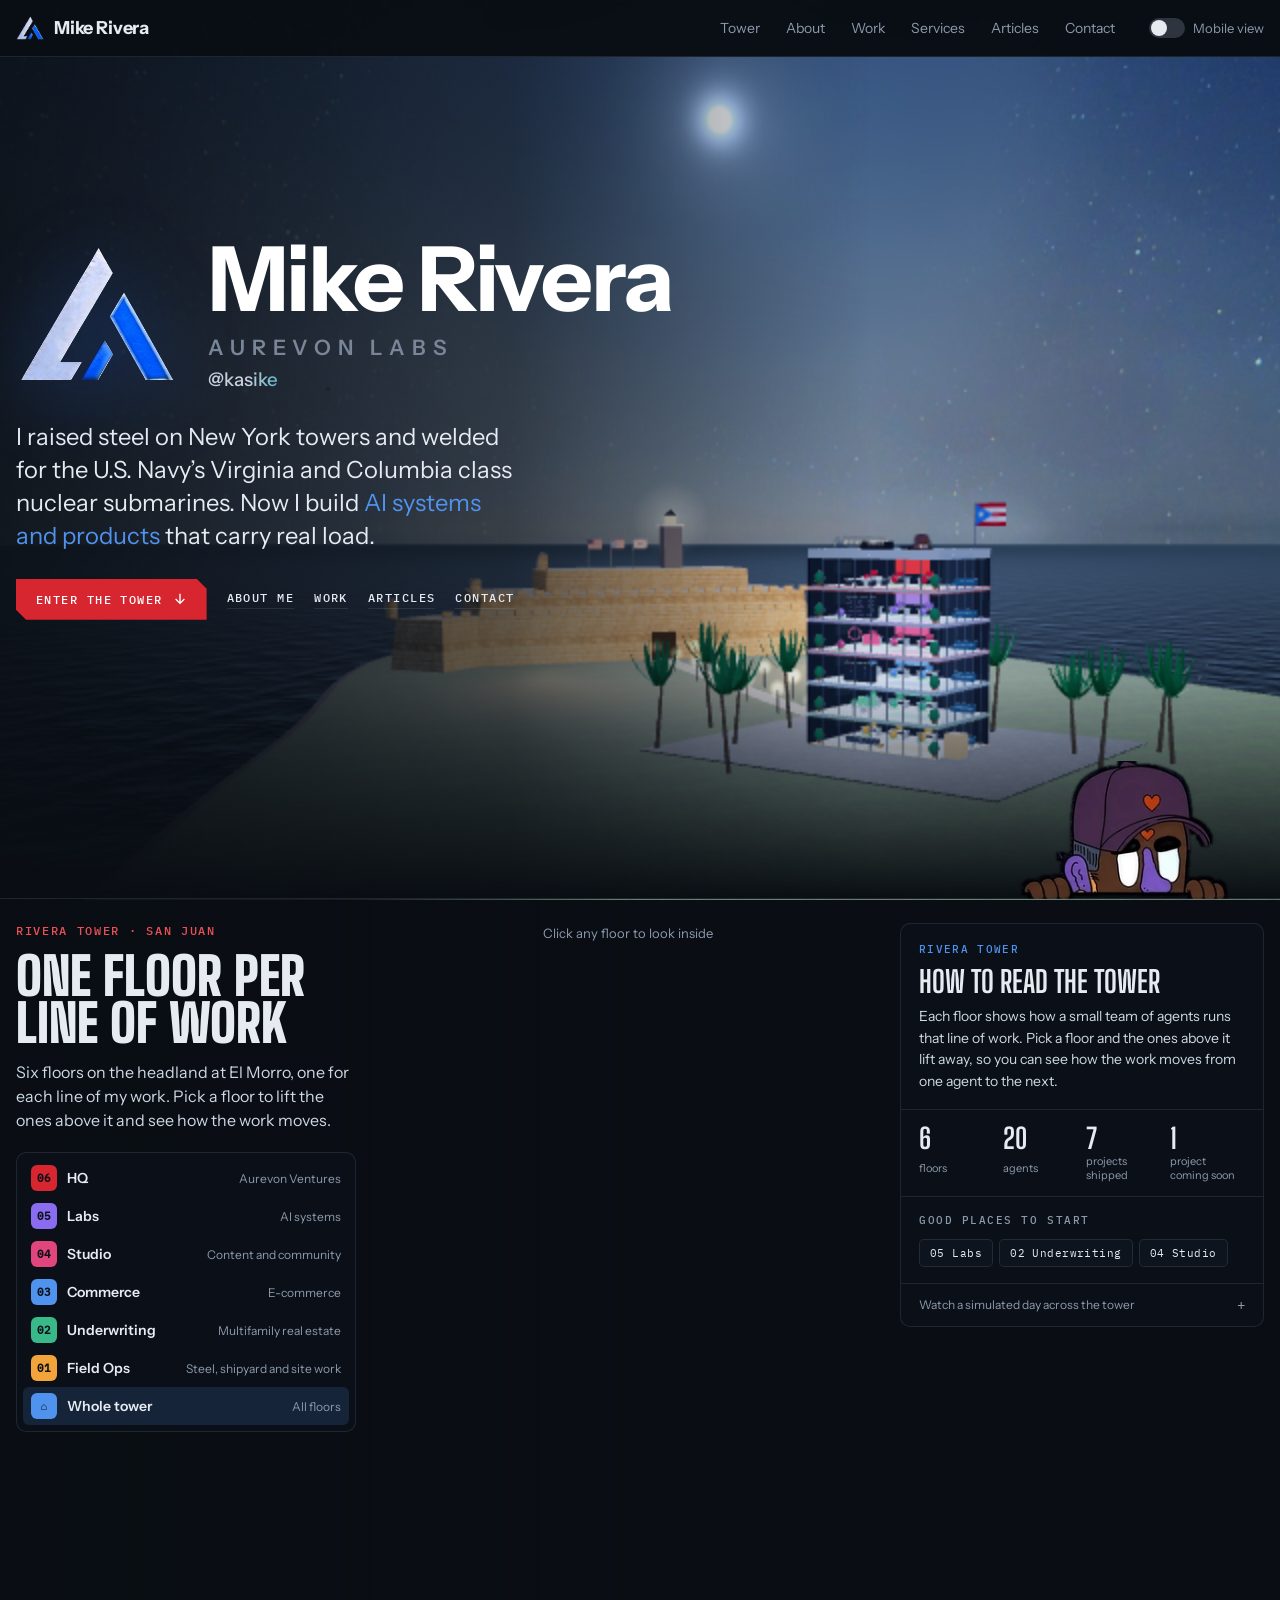
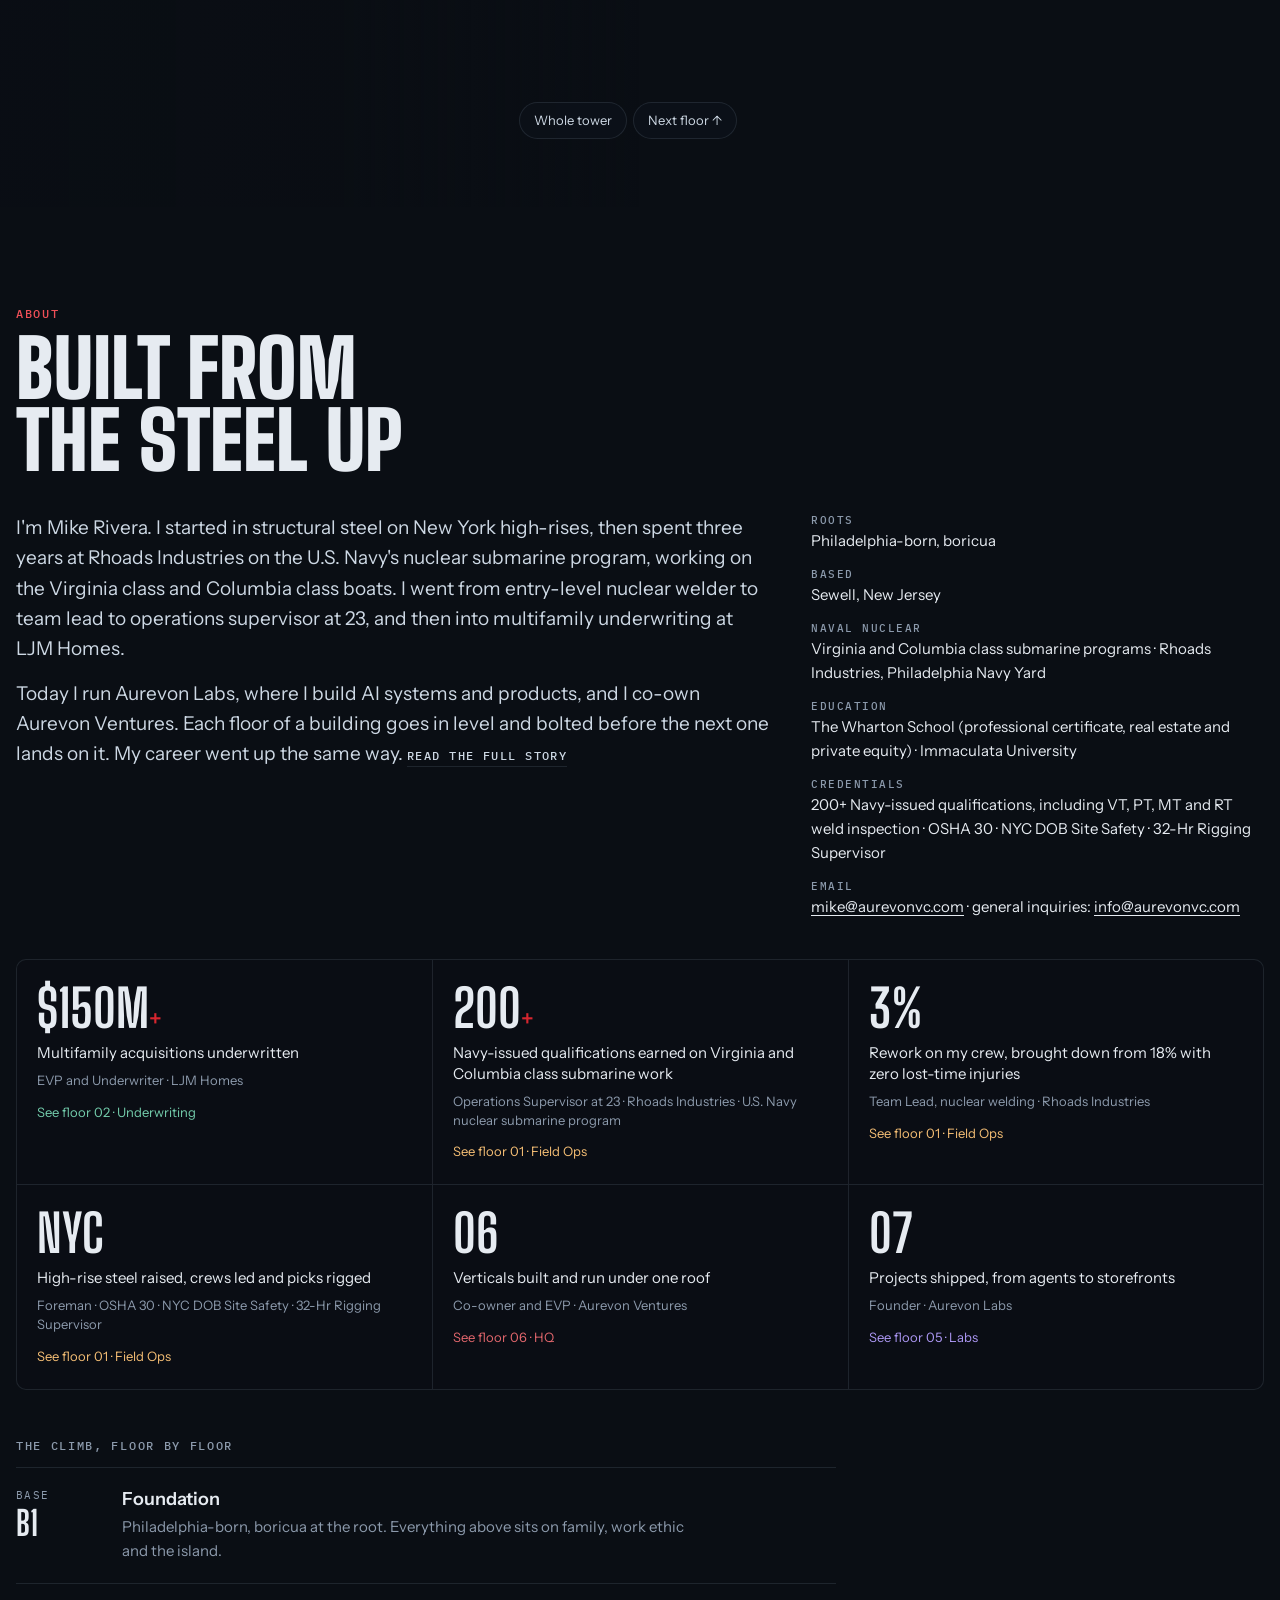
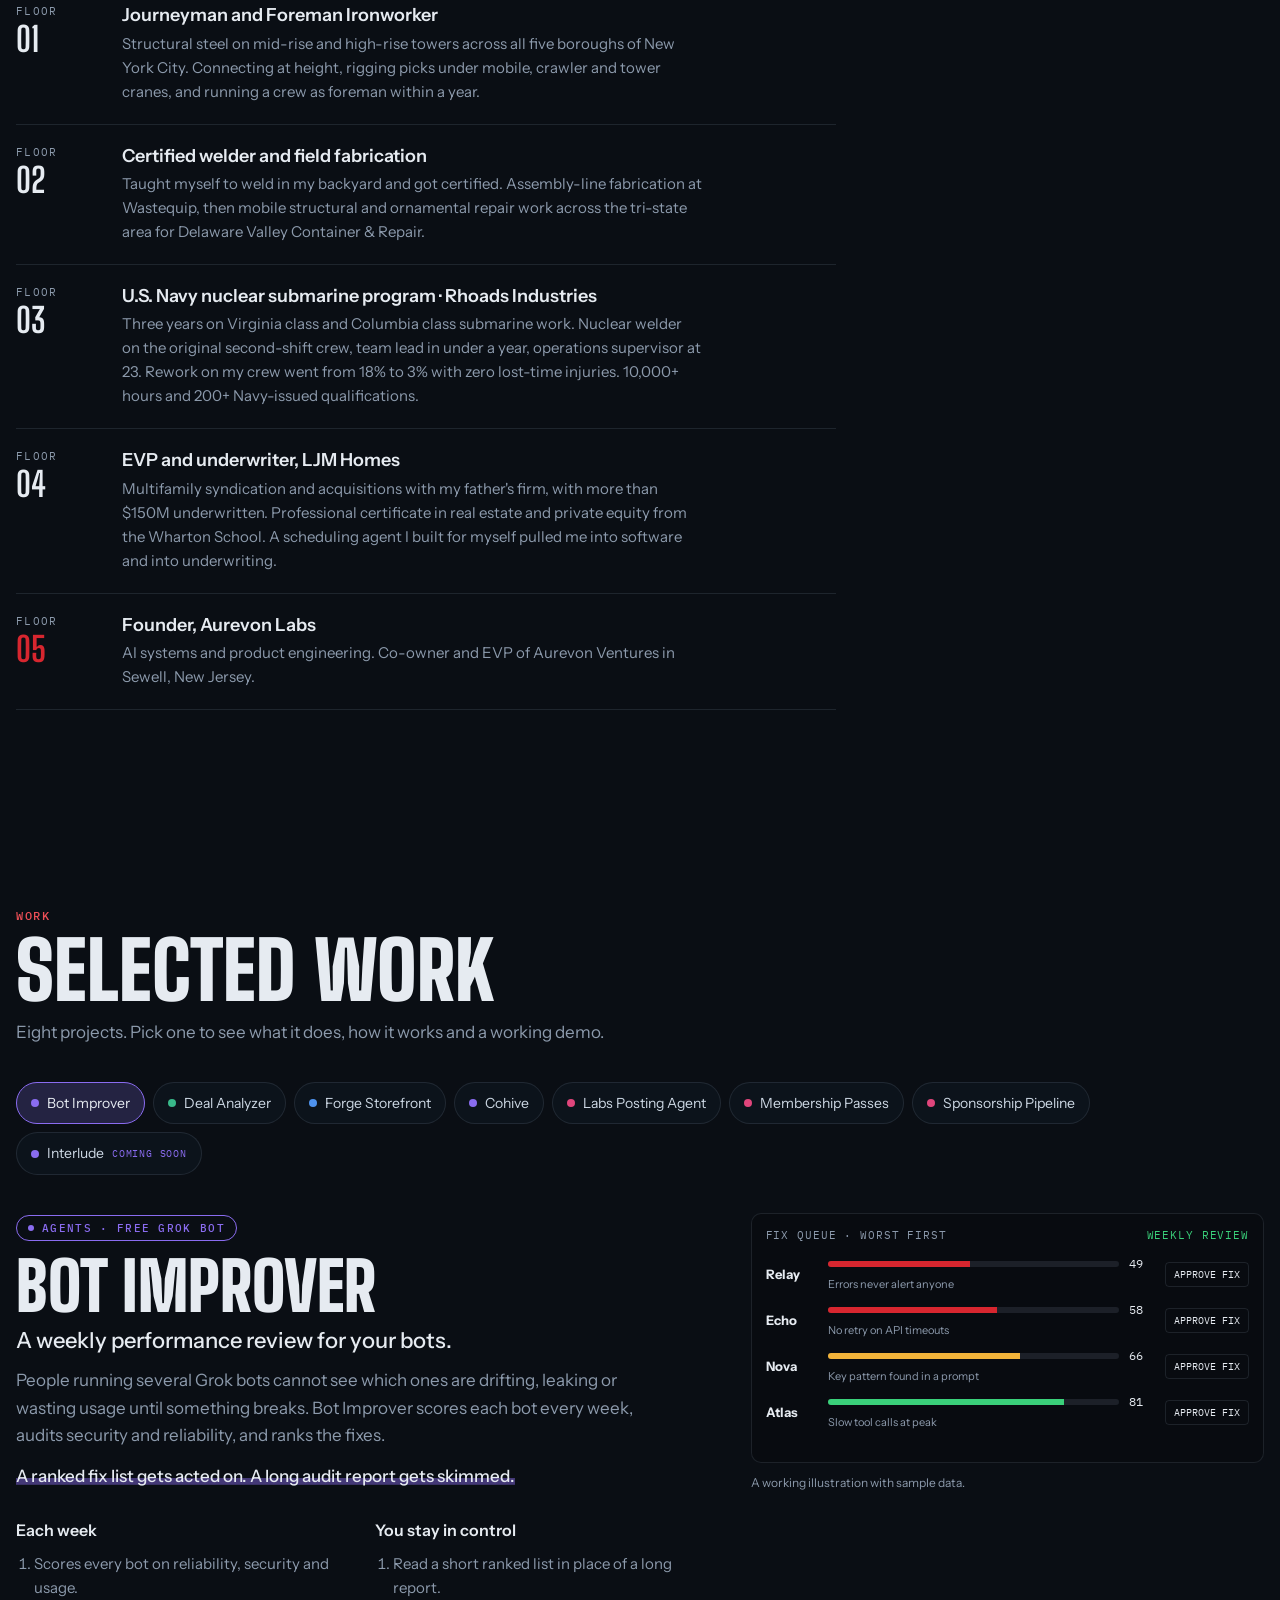
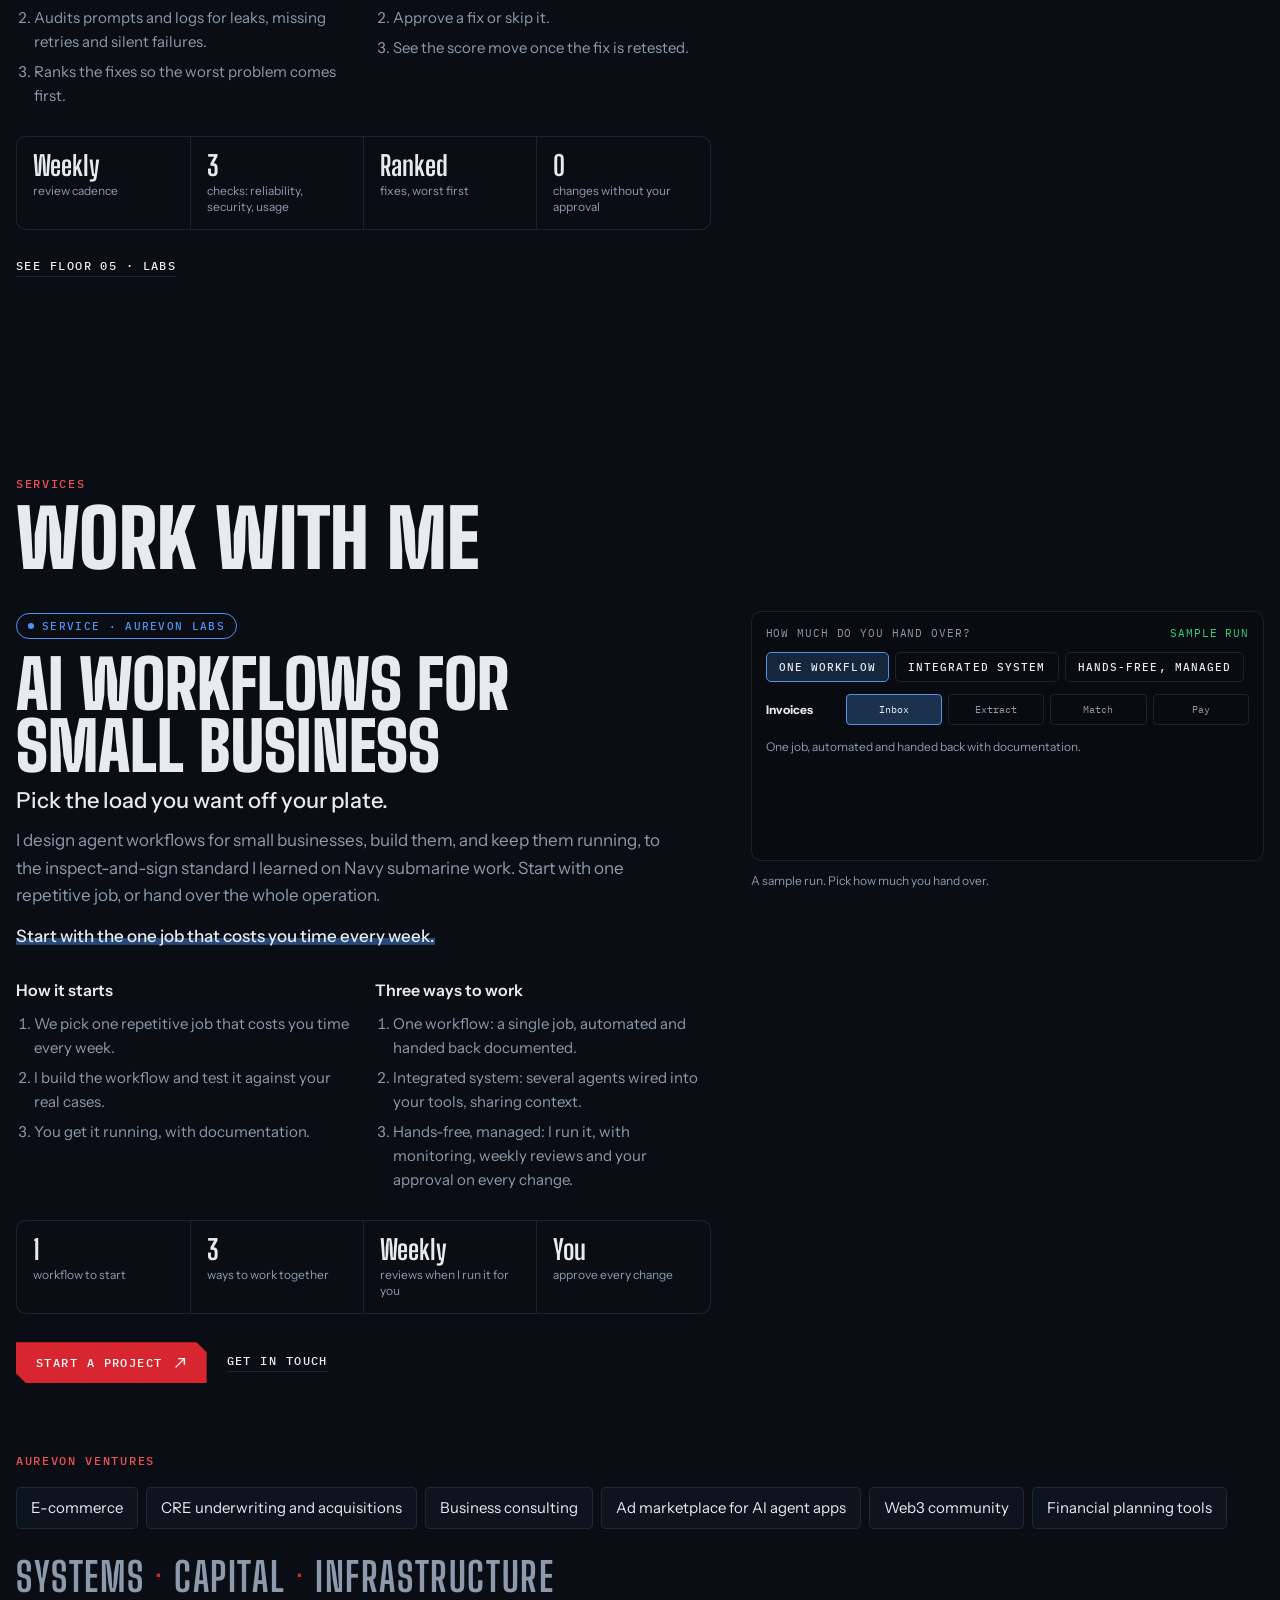
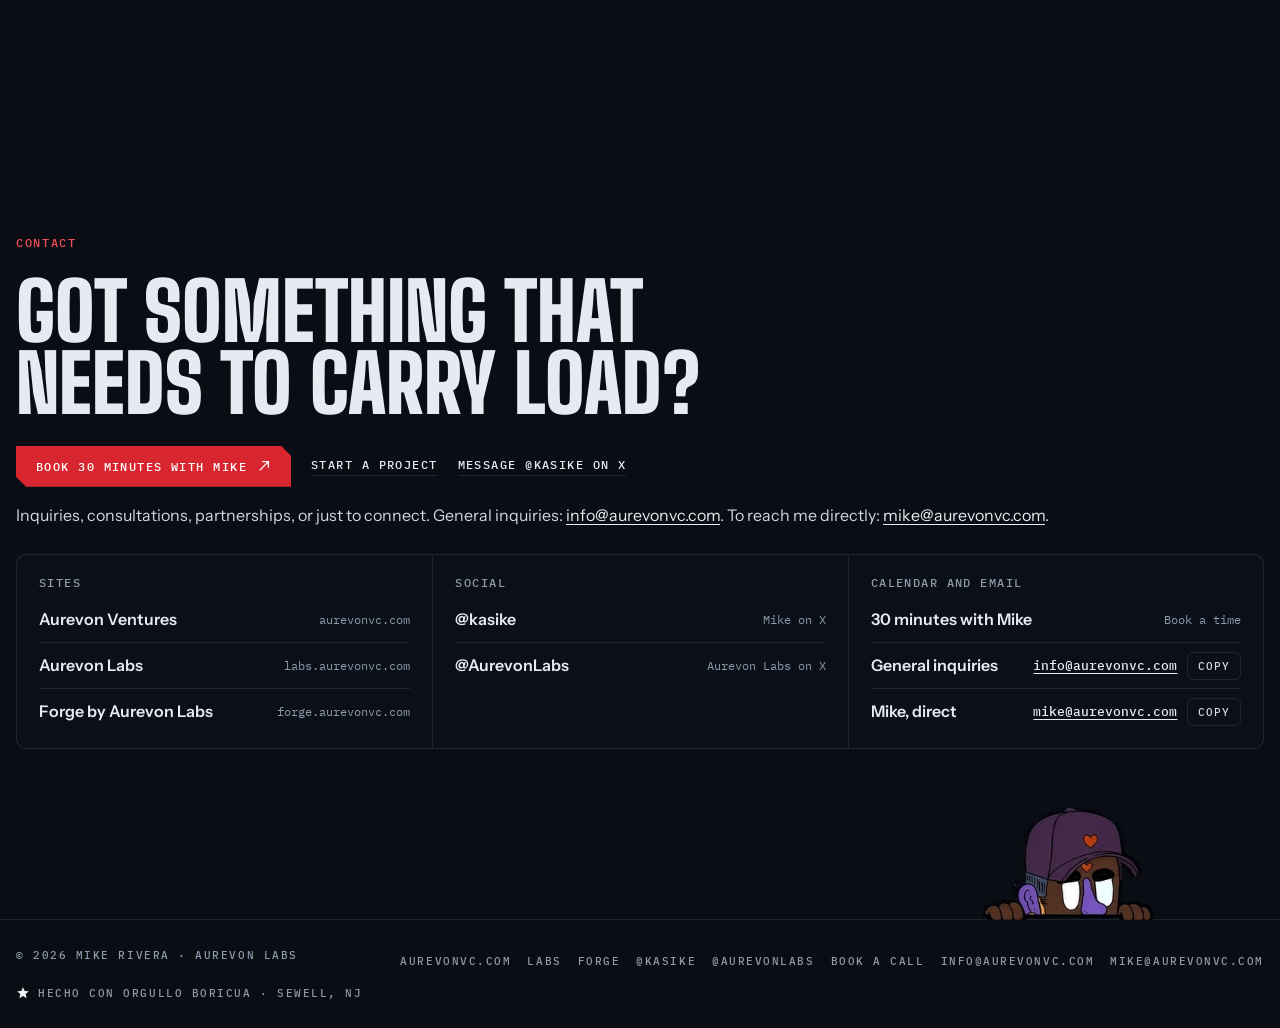
==== index.html @ 65c38b8e "kasike.dev: production build of Mike Rivera's personal site Rivera Tower portfolio, Field notes arti" ====
<!DOCTYPE html>
<html lang="en">
<head>
<meta charset="utf-8">
<meta name="viewport" content="width=device-width, initial-scale=1, viewport-fit=cover">
<title>Mike Rivera · @kasike</title>
<meta name="description" content="Mike Rivera (@kasike). Founder of Aurevon Labs. Ironworker and former operations supervisor on the U.S. Navy's Virginia and Columbia class submarine programs, now building AI systems and products that carry real load.">
<link rel="canonical" href="https://kasike.dev/">
<meta name="theme-color" content="#0a0e14">
<link rel="icon" type="image/png" sizes="32x32" href="/icon-32.png">
<link rel="icon" type="image/png" sizes="192x192" href="/icon-192.png">
<link rel="apple-touch-icon" href="/icon-180.png">
<meta property="og:site_name" content="Mike Rivera">
<meta property="og:type" content="website">
<meta property="og:title" content="Mike Rivera · @kasike">
<meta property="og:description" content="Mike Rivera (@kasike). Founder of Aurevon Labs. Ironworker and former operations supervisor on the U.S. Navy's Virginia and Columbia class submarine programs, now building AI systems and products that carry real load.">
<meta property="og:url" content="https://kasike.dev/">
<meta property="og:image" content="https://kasike.dev/og.jpg">
<meta property="og:image:width" content="1200">
<meta property="og:image:height" content="630">
<meta name="twitter:card" content="summary_large_image">
<meta name="twitter:site" content="@kasike">
<meta name="twitter:creator" content="@kasike">
<meta name="twitter:title" content="Mike Rivera · @kasike">
<meta name="twitter:description" content="Mike Rivera (@kasike). Founder of Aurevon Labs. Ironworker and former operations supervisor on the U.S. Navy's Virginia and Columbia class submarine programs, now building AI systems and products that carry real load.">
<meta name="twitter:image" content="https://kasike.dev/og.jpg">
<script type="application/ld+json">{"@context": "https://schema.org", "@graph": [{"@type": "Person", "@id": "https://kasike.dev/#mike", "name": "Mike Rivera", "alternateName": "kasike", "url": "https://kasike.dev/", "jobTitle": "Founder, Aurevon Labs", "worksFor": [{"@type": "Organization", "name": "Aurevon Ventures", "url": "https://www.aurevonvc.com"}, {"@type": "Organization", "name": "LJM Homes"}], "sameAs": ["https://x.com/kasike", "https://x.com/AurevonLabs", "https://www.aurevonvc.com", "https://labs.aurevonvc.com"]}, {"@type": "WebSite", "name": "Mike Rivera", "url": "https://kasike.dev/"}]}</script>
<script>(function(){var d=document.documentElement,m=matchMedia("(max-width:760px)").matches;try{var p=localStorage.getItem("rt-mobile");if(p!==null)m=p==="1"}catch(e){}if(m)d.classList.add("m");if(/^\/articles(\/|$)/.test(location.pathname))d.classList.add("rd")})()</script>
<meta name="referrer" content="strict-origin-when-cross-origin">
<link rel="stylesheet" href="/app.1c0d3a0d0c.css">
</head>
<body>
<a class="skip" href="/#home" id="skip">Skip to content</a>
<canvas id="scene" aria-hidden="true"></canvas>
<div id="tags"></div>

<header class="wrap bar">
  <div class="inner">
    <a class="mark" href="/#home" aria-label="Mike Rivera, top of page"><img src="[data-uri]" data-a="logo" alt="" width="302" height="265">Mike Rivera</a>
    <nav aria-label="Sections">
      <a href="/#tower">Tower</a><a href="/#about">About</a><a href="/#work">Work</a><a href="/#services">Services</a><a href="/articles">Articles</a><a href="/#contact">Contact</a>
    </nav>
    <button class="msw" id="msw" type="button" role="switch" aria-checked="false"><span class="msw-t" aria-hidden="true"><i></i></span>Mobile view</button>
  </div>
</header>

<noscript><p style="position:relative;z-index:2;margin:0;padding:14px 16px;background:#111823;color:#e6ebf1">This page needs JavaScript for the interactive tower. The articles and links below still work without it.</p></noscript>
<main aria-label="Portfolio">
  <section class="wrap landing" id="home" aria-label="Mike Rivera">
    <div class="inner land">
      <div class="land-lock">
        <img class="land-logo" src="[data-uri]" data-a="logo" alt="Aurevon Labs logo" width="302" height="265">
        <div><h1>Mike Rivera</h1><p class="land-org">Aurevon Labs</p><p class="land-at">@kasike</p></div>
      </div>
      <p class="land-line">I raised steel on New York towers and welded for the U.S. Navy’s Virginia and Columbia class nuclear submarines. Now I build <em>AI systems and products</em> that carry real load.</p>
      <div class="actions">
        <a class="btn" href="/#tower">Enter the tower<svg viewBox="0 0 16 16" aria-hidden="true"><path d="M8 2v11M3 8l5 5 5-5" fill="none" stroke="currentColor" stroke-width="1.6"/></svg></a>
        <a class="link" href="/#about">About me</a><a class="link" href="/#work">Work</a><a class="link" href="/articles">Articles</a><a class="link" href="/#contact">Contact</a>
      </div>
    </div>
    <img class="kas" src="[data-uri]" data-a="kas" alt="" width="231" height="150">
  </section>

  <section class="wrap hero" id="tower" aria-label="Rivera Tower">
    <div class="inner hero-grid">
      <div class="intro">
        <span class="kick">Rivera Tower · San Juan</span>
        <h2>One floor per line of work</h2>
        <p class="lead">Six floors on the headland at El Morro, one for each line of my work. Pick a floor to lift the ones above it and see how the work moves.</p>
      </div>
      <nav class="panel floors" aria-label="Floors"><ul class="fl-list" id="floorList"></ul></nav>
      <div class="stage" id="stage">
        <p class="hint" id="hint">Click any floor to look inside</p>
        <div class="stage-ui"><button type="button" data-f="-1">Whole tower</button><button type="button" id="btnNext">Next floor ↑</button></div>
      </div>
      <aside class="panel detail" id="detail"></aside>
    </div>
  </section>

  <section class="wrap s scrim" id="about" aria-labelledby="ab-h">
    <div class="inner">
      <div class="s-head">
        <span class="kick">About</span>
        <h2 class="big" id="ab-h">Built from the steel up</h2>
      </div>
      <div class="bio">
        <div>
          <p>I'm Mike Rivera. I started in structural steel on New York high-rises, then spent three years at Rhoads Industries on the U.S. Navy's nuclear submarine program, working on the Virginia class and Columbia class boats. I went from entry-level nuclear welder to team lead to operations supervisor at 23, and then into multifamily underwriting at LJM Homes.</p>
          <p>Today I run Aurevon Labs, where I build AI systems and products, and I co-own Aurevon Ventures. Each floor of a building goes in level and bolted before the next one lands on it. My career went up the same way. <a class="link" href="/articles/the-long-ride-home">Read the full story</a></p>
        </div>
        <dl>
          <div><dt>Roots</dt><dd>Philadelphia-born, boricua</dd></div>
          <div><dt>Based</dt><dd>Sewell, New Jersey</dd></div>
          <div><dt>Naval nuclear</dt><dd>Virginia and Columbia class submarine programs · Rhoads Industries, Philadelphia Navy Yard</dd></div>
          <div><dt>Education</dt><dd>The Wharton School (professional certificate, real estate and private equity) · Immaculata University</dd></div>
          <div><dt>Credentials</dt><dd>200+ Navy-issued qualifications, including VT, PT, MT and RT weld inspection · OSHA 30 · NYC DOB Site Safety · 32-Hr Rigging Supervisor</dd></div>
          <div><dt>Email</dt><dd><a href="mailto:mike@aurevonvc.com">mike@aurevonvc.com</a> · general inquiries: <a href="mailto:info@aurevonvc.com">info@aurevonvc.com</a></dd></div>
        </dl>
      </div>
      <div class="loads" id="loadsGrid"></div>
      <h3 class="seq-h">The climb, floor by floor</h3>
      <ol class="seq">
        <li><div class="fl">BASE<b>B1</b></div><div><h3>Foundation</h3><p>Philadelphia-born, boricua at the root. Everything above sits on family, work ethic and the island.</p></div></li>
        <li><div class="fl">FLOOR<b>01</b></div><div><h3>Journeyman and Foreman Ironworker</h3><p>Structural steel on mid-rise and high-rise towers across all five boroughs of New York City. Connecting at height, rigging picks under mobile, crawler and tower cranes, and running a crew as foreman within a year.</p></div></li>
        <li><div class="fl">FLOOR<b>02</b></div><div><h3>Certified welder and field fabrication</h3><p>Taught myself to weld in my backyard and got certified. Assembly-line fabrication at Wastequip, then mobile structural and ornamental repair work across the tri-state area for Delaware Valley Container &amp; Repair.</p></div></li>
        <li><div class="fl">FLOOR<b>03</b></div><div><h3>U.S. Navy nuclear submarine program · Rhoads Industries</h3><p>Three years on Virginia class and Columbia class submarine work. Nuclear welder on the original second-shift crew, team lead in under a year, operations supervisor at 23. Rework on my crew went from 18% to 3% with zero lost-time injuries. 10,000+ hours and 200+ Navy-issued qualifications.</p></div></li>
        <li><div class="fl">FLOOR<b>04</b></div><div><h3>EVP and underwriter, LJM Homes</h3><p>Multifamily syndication and acquisitions with my father's firm, with more than $150M underwritten. Professional certificate in real estate and private equity from the Wharton School. A scheduling agent I built for myself pulled me into software and into underwriting.</p></div></li>
        <li class="now"><div class="fl">FLOOR<b>05</b></div><div><h3>Founder, Aurevon Labs</h3><p>AI systems and product engineering. Co-owner and EVP of Aurevon Ventures in Sewell, New Jersey.</p></div></li>
      </ol>
    </div>
  </section>

  <section class="wrap s scrim-full" id="work" aria-labelledby="work-h">
    <div class="inner">
      <div class="s-head">
        <span class="kick">Work</span>
        <h2 class="big" id="work-h">Selected work</h2>
        <p>Eight projects. Pick one to see what it does, how it works and a working demo.</p>
      </div>
      <div class="tabs" id="tabs" role="group" aria-label="Projects"></div>
      <div id="show"></div>
    </div>
  </section>

  <section class="wrap s scrim-full" id="services" aria-labelledby="svc-h">
    <div class="inner">
      <div class="s-head">
        <span class="kick">Services</span>
        <h2 class="big" id="svc-h">Work with me</h2>
      </div>
      <div id="svc"></div>
      <div style="margin-top:64px">
        <span class="kick">Aurevon Ventures</span>
        <div class="verts"><span>E-commerce</span><span>CRE underwriting and acquisitions</span><span>Business consulting</span><span>Ad marketplace for AI agent apps</span><span>Web3 community</span><span>Financial planning tools</span></div>
        <p class="motto">Systems <i>·</i> Capital <i>·</i> Infrastructure</p>
      </div>
    </div>
  </section>

  <section class="wrap top scrim-full" id="contact" aria-labelledby="top-h">
    <div class="inner">
      <span class="kick">Contact</span>
      <h2 class="big" id="top-h">Got something that needs to carry load?</h2>
      <div class="actions">
        <a class="btn" href="https://calendar.app.google/i451vosRrccDw9468" target="_blank" rel="noopener">Book 30 minutes with Mike<svg viewBox="0 0 16 16" aria-hidden="true"><path d="M3 13 13 3M6 3h7v7" fill="none" stroke="currentColor" stroke-width="1.6"/></svg></a>
        <a class="link" href="https://labs.aurevonvc.com" target="_blank" rel="noopener">Start a project</a>
        <a class="link" href="https://x.com/kasike" target="_blank" rel="noopener">Message @kasike on X</a>
      </div>
      <p class="hub-note">Inquiries, consultations, partnerships, or just to connect. General inquiries: <a href="mailto:info@aurevonvc.com">info@aurevonvc.com</a>. To reach me directly: <a href="mailto:mike@aurevonvc.com">mike@aurevonvc.com</a>.</p>
      <div class="hub" id="links">
        <div><h3>Sites</h3><ul>
          <li><a href="https://www.aurevonvc.com" target="_blank" rel="noopener">Aurevon Ventures<span>aurevonvc.com</span></a></li>
          <li><a href="https://labs.aurevonvc.com" target="_blank" rel="noopener">Aurevon Labs<span>labs.aurevonvc.com</span></a></li>
          <li><a href="https://forge.aurevonvc.com" target="_blank" rel="noopener">Forge by Aurevon Labs<span>forge.aurevonvc.com</span></a></li>
        </ul></div>
        <div><h3>Social</h3><ul>
          <li><a href="https://x.com/kasike" target="_blank" rel="noopener">@kasike<span>Mike on X</span></a></li>
          <li><a href="https://x.com/AurevonLabs" target="_blank" rel="noopener">@AurevonLabs<span>Aurevon Labs on X</span></a></li>
        </ul></div>
        <div><h3>Calendar and email</h3><ul>
          <li><a href="https://calendar.app.google/i451vosRrccDw9468" target="_blank" rel="noopener">30 minutes with Mike<span>Book a time</span></a></li>
          <li class="em-row"><b>General inquiries</b><span class="em-r"><a class="em" href="mailto:info@aurevonvc.com">info@aurevonvc.com</a><button class="cp" type="button" data-copy="info@aurevonvc.com" aria-label="Copy info@aurevonvc.com">Copy</button></span></li>
          <li class="em-row"><b>Mike, direct</b><span class="em-r"><a class="em" href="mailto:mike@aurevonvc.com">mike@aurevonvc.com</a><button class="cp" type="button" data-copy="mike@aurevonvc.com" aria-label="Copy mike@aurevonvc.com">Copy</button></span></li>
        </ul></div>
      </div>
    </div>
  </section>
</main>

<div class="wrap reader" id="reader" role="main" aria-label="Articles" hidden>
  <div class="inner">
    <div id="rdIndex">
      <div class="s-head"><span class="kick">Articles</span><h1 class="big" tabindex="-1">Field notes</h1><p class="rd-sub">Long reads from the steel, the shipyard and the build bench.</p></div>
      <div class="rd-cards">
        <a class="rd-card" href="/articles/the-long-ride-home" style="--c:var(--red)"><span class="rd-tag">01 · My story</span><h2>The Long Ride Home</h2><p>I lost a full scholarship in the middle of a baseball game. Everything I have built since started on the bus ride back.</p><span class="rd-meta">Mike Rivera · 6 min read</span></a>
        <a class="rd-card" href="/articles/the-three-percent-standard" style="--c:var(--chrome)"><span class="rd-tag">02 · AI and operations</span><h2>The 3% Standard</h2><p>Every weld I made for a Navy submarine was inspected. In most businesses, nobody inspects the AI. That gap is where the money goes.</p><span class="rd-meta">Mike Rivera · 8 min read</span></a>
      </div>
      <p class="rd-back2"><a class="link" href="/#home">&larr; Back to the tower</a></p>
    </div>
<article class="art" id="art-the-long-ride-home" hidden>
  <a class="link rd-back" href="/articles">&larr; All articles</a>
  <header class="art-head">
    <span class="kick">My story</span>
    <h1 tabindex="-1">The Long Ride Home</h1>
    <p class="art-dek">I lost a full scholarship in the middle of a baseball game. Everything I have built since started on the bus ride back.</p>
    <p class="art-by">By Mike Rivera · @kasike · November 2026 · 6 min read</p>
  </header>
  <div class="art-body">
    <p>We were in Florida for the spring trip, in the middle of a game, when the word came down: finish it, pack up, get on the bus. It was March 2020. Schools everywhere were getting the same shutdown order, and ours wanted us back on campus to clear out our rooms before classes moved online.</p>
    <p>The drive north took eighteen hours. I was a freshman on a full scholarship, playing college baseball and working toward a double major in criminology and psychology. By the time I carried my things out of the dorm, all of that was already ending. I just hadn’t read the fine print yet.</p>

    <h2>The fine print</h2>
    <p>My scholarship had a condition. To keep it, I had to be on campus and playing baseball. With the campus closed and the season cancelled, I could do neither. The scholarship went away, and without it I had to leave school.</p>
    <p>It crushed me. Baseball was what I had organized my life around, and it was gone in an afternoon for reasons that had nothing to do with how I played. I didn’t have time to grieve it properly. I needed a paycheck more than I needed a plan.</p>

    <h2>Two hundred feet up</h2>
    <p>I went back to work alongside my father, in structural steel. I started as a journeyman ironworker and rigging connector. The connector is the one standing on the steel when the crane swings the next piece in, who catches it and makes the first bolts. We built mid-rise and high-rise towers across all five boroughs of New York City, working under mobile cranes, crawler cranes and tower cranes. A year in, I was promoted to foreman.</p>
    <p>Walking a beam two hundred feet above the street teaches things a classroom doesn’t. You check your own work, because the next person is going to stand on it. And you count your crew at the end of the day, because the only good shift is the one everybody walks away from.</p>

    <h2>Feet on the ground</h2>
    <p>After my time on the beams, I wanted my feet back on the ground. So I taught myself to weld in my backyard and kept at it until I was certified.</p>
    <p>My first welding job was at Wastequip, building industrial dumpsters on an assembly line. It isn’t glamorous work and I’m glad I did it. An assembly line gives you repetitions, and repetitions are how a hand learns. After a year I moved to Delaware Valley Container &amp; Repair as a mobile fabrication specialist and repair welder, driving the tri-state area to fix structural and ornamental steel on site. A different site and a different problem every day.</p>
    <p>A year of that, and I wanted something bigger.</p>

    <h2>Second shift</h2>
    <p>I found it at Rhoads Industries, at the Philadelphia Navy Yard. Rhoads builds for the U.S. Navy’s nuclear submarine program, and my work there was on the Virginia class and Columbia class submarines. I’m not going to describe that work in any detail. It isn’t mine to share.</p>
    <p>What I can describe is the growth. When I walked in, the whole program had thirty-eight welders on day shift. The company had just landed a contract renewal and a major investment to expand, and the plan was to turn a family-run fabrication shop into one of the major military fabricators on the East Coast. Part of that plan was a second shift. I was on the original night crew: nine welders, one team lead and one manager.</p>
    <p>Three years later, when I left, there were about two hundred welders, fitters, inspectors and other personnel on days, and just under eighty on nights.</p>

    <div class="art-stats" role="group" aria-label="Three years at Rhoads Industries">
      <div><b>38 → ~280</b><span>From 38 day-shift welders to about 280 people across two shifts</span></div>
      <div><b>18% → 3%</b><span>Rework on my crew</span></div>
      <div><b>10,000+</b><span>Hours worked in three years</span></div>
      <div><b>200+</b><span>Navy-issued qualifications earned</span></div>
    </div>

    <p>I started at the bottom, as an entry-level nuclear welder. I had one rule for myself: nobody in the building was going to outwork me. In just under a year I was a team lead, running a crew of up to fifteen people.</p>

    <h2>Eighteen to three</h2>
    <p>The number I’m proudest of from those years is a small one. In this kind of work, every weld is inspected, and anything that doesn’t pass has to be fixed and inspected again. That’s called rework. When I took over my crew, about 18 percent of our production work was coming back. We got it down to 3 percent, and we did it with zero lost-time injuries.</p>
    <p class="pull">There was no trick to it. I trained my people on the job, held the same standard every shift, and stayed on the tools myself.</p>
    <p>Seven months after I made team lead, I was promoted again, to operations supervisor. I was twenty-three. As far as anyone there could tell me, I was the youngest person holding that job in the program at the time.</p>
    <p>I ran production schedules, planned and assigned the work, worked on budgets, coordinated with upper management and government officials, and trained the welders who were struggling. I also kept doing my share of the hands-on specialty work and shipfitting.</p>
    <p>In three years I put in a little over ten thousand hours. I also earned more than two hundred Navy-issued qualifications: stainless steel welding, high-capacity and complex rigging, scaffold building, and weld inspection by visual, liquid penetrant, magnetic particle and radiographic methods, among many others. Each one was a kind of job Rhoads could take on in-house instead of sending out to another shop. I collected them because I love learning how to do things. That has been true at every job I’ve had.</p>

    <h2>Starting over, again</h2>
    <p>Then came the government shutdown, and I was let go.</p>
    <p>This time I knew what to do when a door closed. My father was starting LJM Homes, a small family-run commercial real estate investment firm, and I went back to school so I could help him build it. I completed a professional certificate program in real estate and private equity at the Wharton School of the University of Pennsylvania. Today I run all of the underwriting and deal vetting for the firm, and I have underwritten more than $150 million in multifamily acquisitions.</p>
    <p>Underwriting turned out to be closer to welding than I expected. Both come down to finding the flaw before it gets buried under something expensive.</p>
    <p>Building a firm with my father made me want to build one of my own. So my fiancée, Alexa Fisher, and I started Aurevon Ventures and Aurevon Labs. We work across business consulting, operations management consulting, digital products, a digital community, Web3 products, and AI agent implementation and strategy.</p>

    <h2>Kasike</h2>
    <p>Online I go by kasike. It’s a Taíno word, the one the Spanish wrote down as <em>cacique</em>, and it means chief. My family is Puerto Rican. When I started building a presence of my own, I dug down into those roots and took the name.</p>
    <p>I lost a scholarship in the middle of a game. Since then I have connected steel over New York, welded for the Navy’s submarines, run a shift, underwritten deals, and started a company with the woman I’m going to marry. None of it was the plan I had at eighteen. All of it came from the same two habits: learn the next skill, and don’t let anyone outwork you.</p>
    <p>I’m still on that ride. If you want to see where it goes next, come along.</p>
  </div>
  <footer class="art-end">
    <div class="art-cta"><a class="btn" href="https://x.com/kasike" target="_blank" rel="noopener">Follow @kasike on X</a><a class="link" href="https://calendar.app.google/i451vosRrccDw9468" target="_blank" rel="noopener">Book 30 minutes with me</a><a class="link" href="mailto:mike@aurevonvc.com">mike@aurevonvc.com</a><a class="link" href="/#contact">All links</a></div>
    <a class="rd-card" href="/articles/the-three-percent-standard" style="--c:var(--chrome)"><span class="rd-tag">Read next · Field notes 02</span><h2>The 3% Standard</h2><p>What inspected welds taught me about putting AI agents to work.</p><span class="rd-meta">8 min read</span></a>
  </footer>
</article>

<article class="art" id="art-the-three-percent-standard" hidden>
  <a class="link rd-back" href="/articles">&larr; All articles</a>
  <header class="art-head">
    <span class="kick">Field notes 02 · AI and operations</span>
    <h1 tabindex="-1">The 3% Standard</h1>
    <p class="art-dek">Every weld I made for a Navy submarine was inspected by someone whose job was to find the flaw. In most businesses, nobody inspects the AI. That gap is where the money goes.</p>
    <p class="art-by">By Mike Rivera · @kasike · November 2026 · 8 min read</p>
  </header>
  <div class="art-body">
    <p>Every weld I made for a Navy submarine was examined by someone whose job was to find something wrong with it.</p>
    <p>I can’t walk you through the work itself, but the idea of weld inspection is public and simple. First a trained inspector looks at the weld. Then it can be tested with a dye that seeps into cracks too fine to see, with magnetic particles that gather where the metal is broken, or with X-rays that show what is inside. If the weld fails, it gets fixed and inspected again. That second pass is called rework, and everyone in the shop knows how much of it belongs to them.</p>
    <p>When I became a team lead at Rhoads Industries, working on the Virginia class and Columbia class submarine programs, about 18 percent of my crew’s production work was coming back as rework. We brought it down to 3 percent.</p>
    <p>I build AI systems for businesses now. I want to tell you what that number has to do with the agent you are about to put in charge of your inbox.</p>

    <h2>Nobody inspects the agent</h2>
    <p>Here is the first thing I noticed when I moved from the shipyard to software. Where I came from, work wasn’t finished until someone other than the person who did it had signed for it. In an office, an AI agent drafts the email, updates the record, posts the content or prices the job, and the output goes straight out the door. Nobody looks at it. People call that automation. In a fabrication shop we would call it shipping uninspected work.</p>
    <p>The results are showing up in the numbers. In June 2025, Gartner predicted that more than 40 percent of agentic AI projects will be cancelled by the end of 2027, and named escalating costs, unclear business value and inadequate risk controls as the reasons.<sup><a href="#src-three" data-src="1">1</a></sup> S&amp;P Global Market Intelligence surveyed more than a thousand companies and found that 42 percent had abandoned most of their AI initiatives in 2025, up from 17 percent the year before.<sup><a href="#src-three" data-src="2">2</a></sup> A RAND study from 2024, built on interviews with 65 experienced data scientists and engineers, reported that by some estimates more than 80 percent of AI projects fail, twice the rate of IT projects without AI.<sup><a href="#src-three" data-src="3">3</a></sup></p>
    <p>You will also hear that 95 percent of corporate AI pilots fail. I’d leave that one alone. It comes from a 2025 MIT report whose methods have been seriously questioned, and the numbers above make the point without it.<sup><a href="#src-three" data-src="4">4</a></sup></p>
    <p>What none of these studies can tell you is how often the agents are simply wrong. I went looking for a reliable published figure on how much AI output in business has to be redone, and I didn’t find one. In the shop I came from, not knowing your rework rate would be unthinkable. Most companies running AI agents can’t tell you theirs, because nobody is counting.</p>

    <h2>Rework is where the money goes</h2>
    <p>Quality engineers have a name for what sloppy work costs: the cost of poor quality. Researchers cited by the Institute of Industrial and Systems Engineers estimate that it averages around 15 percent of sales in manufacturing and around 30 percent in service organizations.<sup><a href="#src-three" data-src="5">5</a></sup> Rework is a big piece of that. You pay for the same job twice, once to do it and once to fix it.</p>
    <p>In a fabrication shop, rework is loud. You can hear the grinder taking a bad weld back out. In an office it makes no sound at all. It looks like an employee quietly rewriting the proposal the AI drafted. It looks like a customer who got a wrong answer and didn’t bother to complain, or a spreadsheet that is slightly off for three months before anyone notices.</p>
    <p class="pull">The pitch for AI is hours saved. Hours saved on the first pass mean nothing if the work comes back.</p>
    <p>The number that matters is how often the work is right the first time. Quality people call it first pass yield: the percentage of units that go through a process and meet the standard without being scrapped, rerun, retested or repaired.<sup><a href="#src-three" data-src="6">6</a></sup> Ask the person selling you an AI agent what its first pass yield is on your work. If they don’t have an answer, you will be the one measuring it, with your own customers.</p>

    <h2>Run the numbers</h2>
    <p>Here is an illustration, not a client. Say a small company lets an agent draft 200 customer replies a week. At an 18 percent rework rate, 36 of those replies are wrong in a way that matters.</p>
    <p>If someone reviews every reply, those 36 get caught and rewritten, and much of the time you thought you saved goes to cleanup. If nobody reviews them, 36 wrong answers go out every week with your name at the bottom.</p>
    <p>At 3 percent, it’s 6. Six is a number one person can catch, fix and learn from before lunch. The difference between an agent that helps and an agent that quietly costs you customers is those other thirty replies a week.</p>

    <h2>How a crew gets from 18 to 3</h2>
    <p>I didn’t get my crew’s rework down by buying anything. What changed was how we worked, and it came down to four things.</p>
    <p><strong>The standard came first.</strong> In inspected work, what counts as a pass is settled before anyone strikes an arc. Nobody argues afterward about whether a weld is good enough. It meets the standard or it comes out.</p>
    <p><strong>Training came before blame.</strong> When a welder on my crew was struggling, I trained them on the job. A failed weld told me what to teach next. I have come to believe that most rework is a training problem before it is a talent problem.</p>
    <p><strong>I stayed on the tools.</strong> As a team lead, and later as a supervisor, I kept doing my share of the hands-on specialty work. The standard I enforced was one my crew watched me meet.</p>
    <p><strong>Safety and quality were the same habit.</strong> We did all of this with zero lost-time injuries. I don’t think that is a coincidence. A crew that is careful about one thing tends to be careful about everything.</p>

    <h2>The 3% standard for AI</h2>
    <p>None of that is specific to steel. If you are putting an AI agent to work in your business, this is the order I’d do it in.</p>
    <ol class="art-steps">
      <li><strong>Write the pass/fail test before you build.</strong> For each task the agent will do, write down what a correct result looks like, in terms a person can check in under a minute. If you can’t write it down, the agent can’t hit it.</li>
      <li><strong>Inspect everything at first.</strong> For the first few weeks, a person checks every output before it leaves the building. It is slow, and it’s supposed to be. You are qualifying the process, the same way a welder has to qualify before touching the real work.</li>
      <li><strong>Count the rework.</strong> Keep one number. Of everything the agent produced this week, what share went out without a human having to fix it? Put that number where the whole team can see it.</li>
      <li><strong>Fix the cause, not the output.</strong> When something fails, don’t just correct that one email. Find out why it failed. Usually it is a missing instruction, bad source data, or a task nobody ever defined clearly. Fix that, or you’ll be correcting the same mistake every week.</li>
      <li><strong>Earn the right to stop looking.</strong> Once the number holds, move from checking everything to checking a sample. If it slips, go back to checking everything.</li>
      <li><strong>Keep a signature on what matters.</strong> Anything that commits money, makes a promise to a customer or touches someone’s safety gets a human sign-off, however good the numbers look.</li>
    </ol>
    <p>People push back on the second step. If a person has to check everything, what did the agent save? At the start, not much. But nobody inspected my welds because they thought I was a bad welder. They inspected them because the cost of being wrong was too high to take anyone’s word for it, mine included.</p>
    <p>The bar I’d hold a workflow to is the one my crew reached: no more than 3 percent coming back. Three percent isn’t a law of nature. It was one crew’s number on one program. But it gives you something most AI projects never have, which is a line you can be above or below.</p>

    <h2>Where the comparison stops</h2>
    <p>I don’t want to oversell this. A weld and an email are different kinds of work, and the comparison has limits.</p>
    <p>A weld is judged against a written standard, and two inspectors will mostly agree on whether it passes. Much of what we ask AI to do is judgment: tone, priority, what to leave out. The test is harder to write, and some tasks never get a clean one. Those are the tasks to keep a person on.</p>
    <p>A qualified welder’s mistakes are mostly the familiar kind. An agent can do a task correctly ninety-nine times and fail the hundredth in a way nobody has seen before, because something changed upstream. That is why I would never stop sampling completely.</p>
    <p>And inspection costs time, which not all work deserves. Nobody needs a sign-off on a meeting summary that only they will read. Put your inspection where a mistake is expensive, and be honest with yourself that the rest is running unchecked.</p>

    <h2>What the trades already know</h2>
    <p>The Navy has said the submarine industrial base needs to hire more than 140,000 workers within the next decade.<sup><a href="#src-three" data-src="7">7</a></sup> I think about that number a lot, because it says something the technology world tends to forget. The most advanced machines this country builds still depend on people who can do careful work and prove that it’s right.</p>
    <p>AI doesn’t change that. It raises the stakes. An agent can turn out more work in an hour than a crew can in a week, which means it can turn out more bad work too. The companies that come out ahead will treat an agent the way a good shop treats any new hand: trained, inspected, measured, and trusted exactly as far as its record supports.</p>
    <p>I learned that on night shift at the Navy Yard. I use it every day at a keyboard.</p>

    <div class="art-src" id="src-three">
      <h2>Sources</h2>
      <ol>
        <li>Gartner, “Gartner Predicts Over 40% of Agentic AI Projects Will Be Canceled by End of 2027,” June 25, 2025. <a href="https://www.gartner.com/en/newsroom/press-releases/2025-06-25-gartner-predicts-over-40-percent-of-agentic-ai-projects-will-be-canceled-by-end-of-2027" target="_blank" rel="noopener noreferrer">gartner.com</a></li>
        <li>CIO Dive, reporting S&amp;P Global Market Intelligence survey data, March 14, 2025. <a href="https://www.ciodive.com/news/AI-project-fail-data-SPGlobal/742590/" target="_blank" rel="noopener noreferrer">ciodive.com</a></li>
        <li>RAND, “The Root Causes of Failure for Artificial Intelligence Projects and How They Can Succeed,” August 13, 2024. <a href="https://www.rand.org/pubs/research_reports/RRA2680-1.html" target="_blank" rel="noopener noreferrer">rand.org</a></li>
        <li>Fortune’s coverage of the MIT report, August 18, 2025: <a href="https://fortune.com/2025/08/18/mit-report-95-percent-generative-ai-pilots-at-companies-failing-cfo/" target="_blank" rel="noopener noreferrer">fortune.com</a>. One published critique of its methods: <a href="https://forum.effectivealtruism.org/posts/q92qq7XCCLJonA6CH/the-story-behind-the-bad-ai-stat-that-moved-markets-and" target="_blank" rel="noopener noreferrer">forum.effectivealtruism.org</a></li>
        <li>Crandall and Julien, “Measuring the cost of quality,” Institute of Industrial and Systems Engineers. <a href="https://iise.org/details.aspx?id=22118" target="_blank" rel="noopener noreferrer">iise.org</a></li>
        <li>American Society for Quality, Quality Glossary, “First pass yield (FPY).” <a href="https://asq.org/quality-resources/quality-glossary/f" target="_blank" rel="noopener noreferrer">asq.org</a></li>
        <li>Naval Sea Systems Command, “Navy’s Needed Revitalization of the Submarine Workforce Accelerates,” April 11, 2024. <a href="https://www.navsea.navy.mil/Media/News/Article/3741414/" target="_blank" rel="noopener noreferrer">navsea.navy.mil</a></li>
      </ol>
    </div>
  </div>
  <footer class="art-end">
    <p class="art-note">Field notes is where I write about bringing shop-floor discipline to AI and operations.</p>
    <div class="art-cta"><a class="btn" href="https://x.com/kasike" target="_blank" rel="noopener">Follow @kasike on X</a><a class="link" href="https://calendar.app.google/i451vosRrccDw9468" target="_blank" rel="noopener">Book 30 minutes with me</a><a class="link" href="mailto:mike@aurevonvc.com">mike@aurevonvc.com</a><a class="link" href="/#contact">All links</a></div>
    <a class="rd-card" href="/articles/the-long-ride-home" style="--c:var(--red)"><span class="rd-tag">Read next · Field notes 01</span><h2>The Long Ride Home</h2><p>How a cancelled baseball season led to steel, submarines and a company of my own.</p><span class="rd-meta">6 min read</span></a>
  </footer>
</article>

  </div>
</div>
<div class="rd-progress" id="rdBar" aria-hidden="true"></div>

<footer class="wrap">
  <img class="kas" src="[data-uri]" data-a="kas" alt="" width="231" height="150">
  <div class="inner"><span class="mono">© 2026 Mike Rivera · Aurevon Labs</span><span class="mono foot-links"><a href="https://www.aurevonvc.com" target="_blank" rel="noopener">aurevonvc.com</a><a href="https://labs.aurevonvc.com" target="_blank" rel="noopener">labs</a><a href="https://forge.aurevonvc.com" target="_blank" rel="noopener">forge</a><a href="https://x.com/kasike" target="_blank" rel="noopener">@kasike</a><a href="https://x.com/AurevonLabs" target="_blank" rel="noopener">@AurevonLabs</a><a href="https://calendar.app.google/i451vosRrccDw9468" target="_blank" rel="noopener">Book a call</a><a href="mailto:info@aurevonvc.com">info@aurevonvc.com</a><a href="mailto:mike@aurevonvc.com">mike@aurevonvc.com</a></span><span class="mono boricua"><svg viewBox="0 0 24 24" aria-hidden="true"><path d="M12 2l2.9 6.6 7.1.6-5.4 4.7 1.6 7L12 17.3 5.8 20.9l1.6-7L2 9.2l7.1-.6z" fill="#f2f5f8"/></svg>Hecho con orgullo boricua · Sewell, NJ</span></div>
</footer>

<nav class="mbar" aria-label="Sections, bottom bar"><a href="/#tower"><svg viewBox="0 0 24 24" fill="none" stroke="currentColor" stroke-width="1.7" stroke-linejoin="round" aria-hidden="true"><path d="M6 21V4h12v17M3 21h18M10 8h4M10 12h4M10 16h4"/></svg>Tower</a><a href="/#about"><svg viewBox="0 0 24 24" fill="none" stroke="currentColor" stroke-width="1.7" stroke-linejoin="round" aria-hidden="true"><circle cx="12" cy="8" r="4"/><path d="M4 21c0-4 3.6-7 8-7s8 3 8 7"/></svg>About</a><a href="/#work"><svg viewBox="0 0 24 24" fill="none" stroke="currentColor" stroke-width="1.7" stroke-linejoin="round" aria-hidden="true"><rect x="3" y="3" width="7" height="7" rx="1"/><rect x="14" y="3" width="7" height="7" rx="1"/><rect x="3" y="14" width="7" height="7" rx="1"/><rect x="14" y="14" width="7" height="7" rx="1"/></svg>Work</a><a href="/#services"><svg viewBox="0 0 24 24" fill="none" stroke="currentColor" stroke-width="1.7" stroke-linejoin="round" aria-hidden="true"><path d="M4 7h16v12H4zM9 7V4h6v3M4 12h16"/></svg>Services</a><a href="/articles"><svg viewBox="0 0 24 24" fill="none" stroke="currentColor" stroke-width="1.7" stroke-linejoin="round" aria-hidden="true"><path d="M6 3h9l4 4v14H6zM14 3v5h5M9 12h7M9 16h7"/></svg>Articles</a><a href="/#contact"><svg viewBox="0 0 24 24" fill="none" stroke="currentColor" stroke-width="1.7" stroke-linejoin="round" aria-hidden="true"><path d="M3 6h18v12H3zM3 7l9 7 9-7"/></svg>Contact</a></nav>

<script src="/vendor/three.r128.min.js" integrity="sha512-dLxUelApnYxpLt6K2iomGngnHO83iUvZytA3YjDUCjT0HDOHKXnVYdf3hU4JjM8uEhxf9nD1/ey98U3t2vZ0qQ=="></script>
<script src="/app.7564aac90d.js"></script>
</body>
</html>
---- app.1c0d3a0d0c.css ----
@font-face { font-family: 'Big Shoulders Display'; font-style: normal; font-weight: 500; font-display: swap; src: url(/fonts/big-shoulders-display-latin-ext-0.woff2) format('woff2'); unicode-range: U+0100-02BA, U+02BD-02C5, U+02C7-02CC, U+02CE-02D7, U+02DD-02FF, U+0304, U+0308, U+0329, U+1D00-1DBF, U+1E00-1E9F, U+1EF2-1EFF, U+2020, U+20A0-20AB, U+20AD-20C4, U+2113, U+2C60-2C7F, U+A720-A7FF; }
@font-face { font-family: 'Big Shoulders Display'; font-style: normal; font-weight: 500; font-display: swap; src: url(/fonts/big-shoulders-display-latin-1.woff2) format('woff2'); unicode-range: U+0000-00FF, U+0131, U+0152-0153, U+02BB-02BC, U+02C6, U+02DA, U+02DC, U+0304, U+0308, U+0329, U+2000-206F, U+20AC, U+2122, U+2191, U+2193, U+2212, U+2215, U+FEFF, U+FFFD; }
@font-face { font-family: 'Big Shoulders Display'; font-style: normal; font-weight: 700; font-display: swap; src: url(/fonts/big-shoulders-display-latin-ext-0.woff2) format('woff2'); unicode-range: U+0100-02BA, U+02BD-02C5, U+02C7-02CC, U+02CE-02D7, U+02DD-02FF, U+0304, U+0308, U+0329, U+1D00-1DBF, U+1E00-1E9F, U+1EF2-1EFF, U+2020, U+20A0-20AB, U+20AD-20C4, U+2113, U+2C60-2C7F, U+A720-A7FF; }
@font-face { font-family: 'Big Shoulders Display'; font-style: normal; font-weight: 700; font-display: swap; src: url(/fonts/big-shoulders-display-latin-1.woff2) format('woff2'); unicode-range: U+0000-00FF, U+0131, U+0152-0153, U+02BB-02BC, U+02C6, U+02DA, U+02DC, U+0304, U+0308, U+0329, U+2000-206F, U+20AC, U+2122, U+2191, U+2193, U+2212, U+2215, U+FEFF, U+FFFD; }
@font-face { font-family: 'Big Shoulders Display'; font-style: normal; font-weight: 900; font-display: swap; src: url(/fonts/big-shoulders-display-latin-ext-0.woff2) format('woff2'); unicode-range: U+0100-02BA, U+02BD-02C5, U+02C7-02CC, U+02CE-02D7, U+02DD-02FF, U+0304, U+0308, U+0329, U+1D00-1DBF, U+1E00-1E9F, U+1EF2-1EFF, U+2020, U+20A0-20AB, U+20AD-20C4, U+2113, U+2C60-2C7F, U+A720-A7FF; }
@font-face { font-family: 'Big Shoulders Display'; font-style: normal; font-weight: 900; font-display: swap; src: url(/fonts/big-shoulders-display-latin-1.woff2) format('woff2'); unicode-range: U+0000-00FF, U+0131, U+0152-0153, U+02BB-02BC, U+02C6, U+02DA, U+02DC, U+0304, U+0308, U+0329, U+2000-206F, U+20AC, U+2122, U+2191, U+2193, U+2212, U+2215, U+FEFF, U+FFFD; }
@font-face { font-family: 'IBM Plex Mono'; font-style: normal; font-weight: 400; font-display: swap; src: url(/fonts/ibm-plex-mono-latin-ext-2.woff2) format('woff2'); unicode-range: U+0100-02BA, U+02BD-02C5, U+02C7-02CC, U+02CE-02D7, U+02DD-02FF, U+0304, U+0308, U+0329, U+1D00-1DBF, U+1E00-1E9F, U+1EF2-1EFF, U+2020, U+20A0-20AB, U+20AD-20C4, U+2113, U+2C60-2C7F, U+A720-A7FF; }
@font-face { font-family: 'IBM Plex Mono'; font-style: normal; font-weight: 400; font-display: swap; src: url(/fonts/ibm-plex-mono-latin-3.woff2) format('woff2'); unicode-range: U+0000-00FF, U+0131, U+0152-0153, U+02BB-02BC, U+02C6, U+02DA, U+02DC, U+0304, U+0308, U+0329, U+2000-206F, U+20AC, U+2122, U+2191, U+2193, U+2212, U+2215, U+FEFF, U+FFFD; }
@font-face { font-family: 'IBM Plex Mono'; font-style: normal; font-weight: 500; font-display: swap; src: url(/fonts/ibm-plex-mono-latin-ext-4.woff2) format('woff2'); unicode-range: U+0100-02BA, U+02BD-02C5, U+02C7-02CC, U+02CE-02D7, U+02DD-02FF, U+0304, U+0308, U+0329, U+1D00-1DBF, U+1E00-1E9F, U+1EF2-1EFF, U+2020, U+20A0-20AB, U+20AD-20C4, U+2113, U+2C60-2C7F, U+A720-A7FF; }
@font-face { font-family: 'IBM Plex Mono'; font-style: normal; font-weight: 500; font-display: swap; src: url(/fonts/ibm-plex-mono-latin-5.woff2) format('woff2'); unicode-range: U+0000-00FF, U+0131, U+0152-0153, U+02BB-02BC, U+02C6, U+02DA, U+02DC, U+0304, U+0308, U+0329, U+2000-206F, U+20AC, U+2122, U+2191, U+2193, U+2212, U+2215, U+FEFF, U+FFFD; }
@font-face { font-family: 'Instrument Sans'; font-style: normal; font-weight: 400; font-stretch: 100%; font-display: swap; src: url(/fonts/instrument-sans-latin-ext-6.woff2) format('woff2'); unicode-range: U+0100-02BA, U+02BD-02C5, U+02C7-02CC, U+02CE-02D7, U+02DD-02FF, U+0304, U+0308, U+0329, U+1D00-1DBF, U+1E00-1E9F, U+1EF2-1EFF, U+2020, U+20A0-20AB, U+20AD-20C4, U+2113, U+2C60-2C7F, U+A720-A7FF; }
@font-face { font-family: 'Instrument Sans'; font-style: normal; font-weight: 400; font-stretch: 100%; font-display: swap; src: url(/fonts/instrument-sans-latin-7.woff2) format('woff2'); unicode-range: U+0000-00FF, U+0131, U+0152-0153, U+02BB-02BC, U+02C6, U+02DA, U+02DC, U+0304, U+0308, U+0329, U+2000-206F, U+20AC, U+2122, U+2191, U+2193, U+2212, U+2215, U+FEFF, U+FFFD; }
@font-face { font-family: 'Instrument Sans'; font-style: normal; font-weight: 500; font-stretch: 100%; font-display: swap; src: url(/fonts/instrument-sans-latin-ext-6.woff2) format('woff2'); unicode-range: U+0100-02BA, U+02BD-02C5, U+02C7-02CC, U+02CE-02D7, U+02DD-02FF, U+0304, U+0308, U+0329, U+1D00-1DBF, U+1E00-1E9F, U+1EF2-1EFF, U+2020, U+20A0-20AB, U+20AD-20C4, U+2113, U+2C60-2C7F, U+A720-A7FF; }
@font-face { font-family: 'Instrument Sans'; font-style: normal; font-weight: 500; font-stretch: 100%; font-display: swap; src: url(/fonts/instrument-sans-latin-7.woff2) format('woff2'); unicode-range: U+0000-00FF, U+0131, U+0152-0153, U+02BB-02BC, U+02C6, U+02DA, U+02DC, U+0304, U+0308, U+0329, U+2000-206F, U+20AC, U+2122, U+2191, U+2193, U+2212, U+2215, U+FEFF, U+FFFD; }
@font-face { font-family: 'Instrument Sans'; font-style: normal; font-weight: 600; font-stretch: 100%; font-display: swap; src: url(/fonts/instrument-sans-latin-ext-6.woff2) format('woff2'); unicode-range: U+0100-02BA, U+02BD-02C5, U+02C7-02CC, U+02CE-02D7, U+02DD-02FF, U+0304, U+0308, U+0329, U+1D00-1DBF, U+1E00-1E9F, U+1EF2-1EFF, U+2020, U+20A0-20AB, U+20AD-20C4, U+2113, U+2C60-2C7F, U+A720-A7FF; }
@font-face { font-family: 'Instrument Sans'; font-style: normal; font-weight: 600; font-stretch: 100%; font-display: swap; src: url(/fonts/instrument-sans-latin-7.woff2) format('woff2'); unicode-range: U+0000-00FF, U+0131, U+0152-0153, U+02BB-02BC, U+02C6, U+02DA, U+02DC, U+0304, U+0308, U+0329, U+2000-206F, U+20AC, U+2122, U+2191, U+2193, U+2212, U+2215, U+FEFF, U+FFFD; }
@font-face { font-family: 'Instrument Sans'; font-style: normal; font-weight: 700; font-stretch: 100%; font-display: swap; src: url(/fonts/instrument-sans-latin-ext-6.woff2) format('woff2'); unicode-range: U+0100-02BA, U+02BD-02C5, U+02C7-02CC, U+02CE-02D7, U+02DD-02FF, U+0304, U+0308, U+0329, U+1D00-1DBF, U+1E00-1E9F, U+1EF2-1EFF, U+2020, U+20A0-20AB, U+20AD-20C4, U+2113, U+2C60-2C7F, U+A720-A7FF; }
@font-face { font-family: 'Instrument Sans'; font-style: normal; font-weight: 700; font-stretch: 100%; font-display: swap; src: url(/fonts/instrument-sans-latin-7.woff2) format('woff2'); unicode-range: U+0000-00FF, U+0131, U+0152-0153, U+02BB-02BC, U+02C6, U+02DA, U+02DC, U+0304, U+0308, U+0329, U+2000-206F, U+20AC, U+2122, U+2191, U+2193, U+2212, U+2215, U+FEFF, U+FFFD; }

/* Layout: a fixed WebGL scene (Rivera Tower on the headland at El Morro, San Juan, at night) sits behind the page. A landing cover in the style of the X banner opens it, then a three-column tower room, then sections that scroll over the scene on scrims. Single committed dark look: black, chrome blue, Puerto Rico red. */
:root{
  --night:#0a0e14; --deck:#111823; --steel:#8c9aac; --plate:#e6ebf1;
  --chrome:#4f93ee; --silver:#cdd8e4; --red:#d7262f;--red-t:#ee4f57;
  --ok:#3ad07a; --wait:#f2b33a; --idle:#8c9aac;
  --rule:rgba(140,154,172,.16); --panel:rgba(12,17,25,.94);
  --display:"Big Shoulders Display","Oswald","Arial Narrow",sans-serif;
  --body:"Instrument Sans",system-ui,-apple-system,"Segoe UI",sans-serif;
  --mono:"IBM Plex Mono",ui-monospace,"SFMono-Regular",Menlo,monospace;
  --ease:cubic-bezier(.22,.8,.18,1);
  color-scheme:dark;
}
*{box-sizing:border-box}
[hidden]{display:none!important}
html{scroll-behavior:smooth;padding-block:env(safe-area-inset-top,0px) env(safe-area-inset-bottom,0px)}
body{margin:0;background:var(--night);color:var(--plate);font:16px/1.6 var(--body);overflow-x:hidden;-webkit-font-smoothing:antialiased}
a{color:inherit}
button{font:inherit;color:inherit;cursor:pointer}
:focus-visible{outline:2px solid var(--chrome);outline-offset:3px}
#scene{position:fixed;inset:0;width:100%;height:100%;z-index:0;display:block}
.wrap{position:relative;z-index:1;padding-left:max(16px,env(safe-area-inset-left,0px));padding-right:max(16px,env(safe-area-inset-right,0px))}
.inner{max-width:1280px;margin:0 auto}
.mono{font:500 11px var(--mono);letter-spacing:.14em;text-transform:uppercase;color:var(--steel)}
.dot{width:8px;height:8px;border-radius:50%;display:inline-block;flex:none;background:var(--idle)}
.dot.working{background:var(--ok)}.dot.waiting{background:var(--wait)}

/* top bar */
body::before{content:"";position:fixed;inset:0 0 auto;height:env(safe-area-inset-top,0px);z-index:10;background:var(--night)}
.bar{position:sticky;top:env(safe-area-inset-top,0px);z-index:6;padding-block:11px;background:rgba(10,14,20,.985);border-bottom:1px solid var(--rule)}
.bar .inner{display:flex;align-items:center;justify-content:space-between;gap:16px}
.mark{display:flex;align-items:center;gap:10px;text-decoration:none;font:700 19px var(--display);letter-spacing:.05em;text-transform:uppercase}
.mark svg{width:26px;height:24px;flex:none}
.bar nav{display:flex;gap:2px}
.bar nav a{text-decoration:none;font-size:14px;color:var(--steel);padding:6px 12px;border-radius:999px;transition:color .25s,background .25s}
.bar nav a:hover{color:var(--plate)}
.bar nav a[aria-current="true"]{color:var(--plate);background:rgba(140,154,172,.13)}
@container page (max-width:760px){.bar nav{display:none}}

/* hero */
.hero{padding-block:24px 64px;pointer-events:none;scroll-margin-top:60px}
.hero-grid{display:grid;grid-template-columns:minmax(0,340px) minmax(0,1fr) minmax(0,364px);grid-template-areas:"intro stage detail" "floors stage detail";gap:20px 28px;grid-template-rows:auto 1fr;min-height:min(820px,calc(100svh - 76px))}
.intro{grid-area:intro;display:grid;gap:14px;align-content:start;pointer-events:auto}
.lockup{display:flex;align-items:center;gap:14px}
.lockup svg{width:52px;height:47px;flex:none;filter:drop-shadow(0 6px 22px rgba(79,147,238,.35))}
.lockup .mono{color:var(--silver);letter-spacing:.24em}
.stripes{height:8px;width:150px;background:repeating-linear-gradient(180deg,var(--red) 0 1.6px,#f2f5f8 1.6px 3.2px);opacity:.85}
h1{margin:0;font-family:var(--display);font-weight:900;text-transform:uppercase;line-height:.84;font-size:clamp(56px,6cqw,92px)}
h1 span{display:block}
h1 .r{background:linear-gradient(175deg,#eef3f9 8%,var(--silver) 34%,var(--chrome) 62%,#1d4f9c 100%);-webkit-background-clip:text;background-clip:text;-webkit-text-fill-color:transparent;color:var(--chrome)}
.lead{margin:0;font-size:17px;line-height:1.5;max-width:31ch}
.lead em{font-style:normal;color:var(--chrome)}
.actions{display:flex;flex-wrap:wrap;gap:12px 20px;align-items:center}
.btn{display:inline-flex;align-items:center;gap:10px;padding:13px 20px;background:var(--red);color:#fff;border:0;text-decoration:none;font:500 12px var(--mono);letter-spacing:.12em;text-transform:uppercase;clip-path:polygon(0 0,calc(100% - 10px) 0,100% 10px,100% 100%,10px 100%,0 calc(100% - 10px));transition:transform .4s var(--ease),background .3s}
.btn:hover{transform:translateY(-2px);background:#e5333c}
.btn svg{width:14px;height:14px}
.link{font:500 12px var(--mono);letter-spacing:.12em;text-transform:uppercase;text-decoration:none;background:none;border:0;border-bottom:1px solid var(--rule);padding:0 0 3px}
.link:hover{border-color:var(--chrome)}
.panel{background:var(--panel);border:1px solid var(--rule);border-radius:10px;pointer-events:auto;min-width:0}
.floors{grid-area:floors;padding:6px;align-self:start}
.fl-list{list-style:none;margin:0;padding:0}
.fl-btn{width:100%;display:grid;grid-template-columns:26px minmax(0,1fr) auto;gap:10px;align-items:center;padding:6px 8px;border:0;border-radius:6px;background:transparent;text-align:left;transition:background .25s}
.fl-btn:hover{background:rgba(140,154,172,.08)}
.fl-btn[aria-pressed="true"]{background:color-mix(in srgb,var(--c) 15%,transparent)}
.badge{width:26px;height:26px;border-radius:6px;display:grid;place-items:center;background:var(--c);color:#0b1018;font:600 11px var(--mono);flex:none}
.fl-btn b{font-weight:600;font-size:14px}
.fl-btn small{color:var(--steel);font-size:12px;white-space:nowrap}
.stage{grid-area:stage;position:relative;min-height:560px}
.hint{position:absolute;left:50%;top:0;transform:translateX(-50%);margin:0;font-size:13px;color:var(--steel);white-space:nowrap}
.stage-ui{position:absolute;left:50%;bottom:4px;transform:translateX(-50%);display:flex;gap:6px;pointer-events:auto;white-space:nowrap}
.stage-ui button{border:1px solid var(--rule);background:var(--panel);border-radius:999px;padding:7px 14px;font-size:13px;color:var(--silver);transition:border-color .25s,color .25s}
.stage-ui button:hover{border-color:var(--chrome);color:var(--plate)}
.no-gl .stage::after{content:"3D view is unavailable in this browser. Use the floor list to explore.";position:absolute;inset:40% 10% auto;text-align:center;color:var(--steel)}

/* floor panel */
.detail{grid-area:detail;max-height:calc(100svh - 92px);overflow:auto;position:sticky;top:72px;align-self:start}
.d-top{padding:18px 18px 16px;display:grid;gap:10px}
.d-title{display:flex;align-items:center;gap:12px}
.d-title h2{margin:0;font:700 30px/1 var(--display);text-transform:uppercase}
.d-kick{font:500 11px var(--mono);letter-spacing:.12em;text-transform:uppercase;color:var(--c)}
.d-top p{margin:0;color:var(--silver);font-size:14px;line-height:1.55}
.d-sec{padding:16px 18px;border-top:1px solid var(--rule);display:grid;gap:12px}
.flow{list-style:none;margin:0;padding:0}
.flow li{position:relative;padding:0 0 16px 22px}
.flow li:last-child{padding-bottom:0}
.flow li::before{content:"";position:absolute;left:0;top:6px;width:9px;height:9px;border-radius:50%;border:2px solid var(--c);background:var(--night);transition:background .3s,box-shadow .3s}
.flow li::after{content:"";position:absolute;left:4px;top:19px;bottom:-3px;width:1px;background:var(--rule)}
.flow li:last-child::after{display:none}
.flow li.done::before{background:var(--c)}
.flow li.on::before{background:var(--c);box-shadow:0 0 0 4px color-mix(in srgb,var(--c) 28%,transparent)}
.flow h3{margin:0;font-size:15px;font-weight:600;line-height:1.3}
.flow h3 small{font-weight:400;color:var(--steel);font-size:12px;margin-left:8px}
.flow p{margin:4px 0 6px;font-size:14px;line-height:1.5;color:var(--silver)}
.io{font:11px/1.5 var(--mono);color:var(--steel);display:grid;gap:1px}
.io i{font-style:normal;color:var(--plate)}
.d-sec.out p{margin:0;font-size:14px;line-height:1.55}
.d-sec.out .why{color:var(--steel)}
.d-facts{display:grid;grid-template-columns:repeat(4,minmax(0,1fr));border-top:1px solid var(--rule);padding:14px 18px;gap:8px}
.d-facts div{display:grid;gap:2px}
.d-facts b{font:700 28px/1 var(--display)}
.d-facts span{font-size:11px;color:var(--steel);line-height:1.3}
.chips{display:flex;flex-wrap:wrap;gap:6px}
.chips span,.chips button{font:11px var(--mono);letter-spacing:.04em;padding:6px 10px;border:1px solid var(--rule);border-radius:5px;background:rgba(17,24,35,.6);text-align:left}
.chips button:hover{border-color:var(--c,var(--chrome))}
details.sim{border-top:1px solid var(--rule)}
details.sim summary{list-style:none;cursor:pointer;padding:11px 18px;font-size:12px;color:var(--steel);display:flex;justify-content:space-between;align-items:center;gap:10px}
details.sim summary::-webkit-details-marker{display:none}
details.sim summary::after{content:"+";font:14px var(--mono)}
details.sim[open] summary::after{content:"\2212"}
details.sim summary:hover{color:var(--plate)}
.sim-log{list-style:none;margin:0;padding:0 18px 8px;display:grid;gap:5px;font:12px/1.45 var(--mono);color:var(--silver);max-height:150px;overflow:auto}
.sim-log li{display:grid;grid-template-columns:34px minmax(0,1fr);gap:6px}
.sim-log time{color:var(--steel);font-variant-numeric:tabular-nums}
.sim-log b{font-weight:500;color:var(--c)}
.sim-note{margin:0;padding:0 18px 14px;font-size:11px;color:var(--steel)}
@container page (max-width:1240px){.hero-grid{grid-template-columns:minmax(0,300px) minmax(0,1fr) minmax(0,330px);gap:20px}}
@container page (max-width:980px){
  .hero-grid{grid-template-columns:minmax(0,1fr);grid-template-areas:"intro" "stage" "floors" "detail";grid-template-rows:none;min-height:0}
  .stage{height:64svh;min-height:400px}
  .detail{position:static;max-height:none}
}

/* 3D overlay tags */
#tags{position:fixed;inset:0;z-index:3;pointer-events:none;transition:opacity .4s}
#tags.off{opacity:0}#tags.off *{pointer-events:none!important}
.ftag{position:absolute;left:0;top:0;display:flex;gap:7px;align-items:center;padding:3px 10px 3px 3px;border-radius:999px;background:rgba(14,19,27,.9);border:1px solid var(--rule);font:500 12px var(--body);white-space:nowrap;pointer-events:auto;transition:border-color .3s,box-shadow .3s}
.ftag b{width:20px;height:20px;border-radius:50%;display:grid;place-items:center;background:var(--c);font:600 10px var(--mono);color:#0b1018}
.ftag.on,.ftag:hover{border-color:var(--c);box-shadow:0 0 0 1px var(--c),0 0 18px color-mix(in srgb,var(--c) 40%,transparent)}
.btag{position:absolute;left:0;top:0;padding:2px 8px;border-radius:4px;background:rgba(14,19,27,.88);border:1px solid var(--rule);font:11px var(--mono);white-space:nowrap;display:flex;gap:6px;align-items:center}
@media (max-width:640px){.ftag{font-size:0;gap:0;padding:3px}.ftag b{font-size:10px}.btag{font-size:10px}}

/* sections */
section.s{padding-block:clamp(72px,11vh,120px);scroll-margin-top:56px}
.s-head{display:grid;gap:12px;margin-bottom:36px;max-width:720px}
.kick{font:500 12px var(--mono);letter-spacing:.14em;text-transform:uppercase;color:var(--red-t)}
h2.big{margin:0;font-family:var(--display);font-weight:900;text-transform:uppercase;font-size:clamp(42px,6.4cqw,80px);line-height:.9;text-wrap:balance}
.s-head p{margin:0;color:var(--steel);max-width:58ch;font-size:17px}
.scrim{background:linear-gradient(90deg,rgba(10,14,20,.95) 0%,rgba(10,14,20,.82) 55%,rgba(10,14,20,.25) 100%);-webkit-mask-image:linear-gradient(transparent,#000 12%,#000 88%,transparent);mask-image:linear-gradient(transparent,#000 12%,#000 88%,transparent)}
.scrim-full{background:rgba(10,14,20,.88);-webkit-mask-image:linear-gradient(transparent,#000 10%,#000 90%,transparent);mask-image:linear-gradient(transparent,#000 10%,#000 90%,transparent)}

/* record */
.loads{display:grid;grid-template-columns:repeat(3,minmax(0,1fr));border:1px solid var(--rule);background:rgba(10,14,20,.8);border-radius:10px;overflow:hidden}
.load{display:grid;gap:8px;align-content:start;padding:22px 20px;border:0;border-left:1px solid var(--rule);background:transparent;text-align:left;min-width:0;transition:background .3s}
@container page (min-width:901px){.load:nth-child(3n+1){border-left:0}.load:nth-child(n+4){border-top:1px solid var(--rule)}}
.load:hover{background:color-mix(in srgb,var(--c) 8%,transparent)}
.load b{font:700 clamp(36px,4.2cqw,52px)/1 var(--display);font-variant-numeric:tabular-nums}
.load b small{font-size:.5em;color:var(--red)}
.load p{margin:0;font-size:15px;line-height:1.4}
.load .role{font-size:13px;color:var(--steel);line-height:1.45}
.load .go{font-size:13px;color:var(--c);color:color-mix(in srgb,var(--c) 70%,#fff);margin-top:4px}
@container page (max-width:900px){.loads{grid-template-columns:repeat(2,minmax(0,1fr))}.load:nth-child(odd){border-left:0}.load:nth-child(n+3){border-top:1px solid var(--rule)}}
@container page (max-width:520px){.loads{grid-template-columns:minmax(0,1fr)}.load{border-left:0;border-top:1px solid var(--rule)}.load:first-child{border-top:0}}
.seq{list-style:none;margin:44px 0 0;padding:0;display:grid;max-width:820px}
.seq li{display:grid;grid-template-columns:86px minmax(0,1fr);gap:20px;padding:20px 0;border-top:1px solid var(--rule)}
.seq li:last-child{border-bottom:1px solid var(--rule)}
.seq .fl{font:11px var(--mono);letter-spacing:.12em;color:var(--steel);display:grid;gap:4px;align-content:start}
.seq .fl b{font:700 34px/1 var(--display);color:var(--plate);letter-spacing:0}
.seq h3{margin:0 0 4px;font-size:18px;font-weight:600;line-height:1.3}
.seq p{margin:0;color:var(--steel);max-width:58ch;font-size:15px}
.seq li.now .fl b{color:var(--red)}

/* work */
.grid{display:grid;grid-template-columns:repeat(4,minmax(0,1fr));gap:14px}
@container page (max-width:1100px){.grid{grid-template-columns:repeat(2,minmax(0,1fr))}}
@container page (max-width:560px){.grid{grid-template-columns:minmax(0,1fr)}}
.card{display:grid;grid-template-rows:auto auto 1fr auto;gap:10px;padding:20px;background:rgba(14,20,29,.94);border:1px solid var(--rule);border-radius:10px;text-align:left;min-width:0;transition:transform .45s var(--ease),border-color .3s}
.card:hover{transform:translateY(-4px);border-color:var(--c)}
.card .tag{display:flex;justify-content:space-between;gap:8px;font:11px var(--mono);letter-spacing:.08em;text-transform:uppercase;color:var(--steel)}
.card .tag b{color:var(--c);font-weight:500}
.card h3{margin:0;font:700 27px/1 var(--display);text-transform:uppercase}
.card p{margin:0;color:var(--steel);font-size:14px;line-height:1.5}
.card .open{font-size:13px;display:flex;align-items:center;gap:8px}
.card .open::after{content:"\2192";color:var(--c);transition:transform .4s var(--ease)}
.card:hover .open::after{transform:translateX(5px)}

/* interlude */
.il{display:grid;grid-template-columns:minmax(0,1.15fr) minmax(0,.85fr);gap:40px;align-items:start;--c:#22b8cf}
.il .s-head{margin-bottom:0}
.pill{justify-self:start;display:inline-flex;gap:8px;align-items:center;font:500 11px var(--mono);letter-spacing:.12em;text-transform:uppercase;padding:5px 11px;border:1px solid var(--c);color:var(--c);border-radius:999px}
.pill i{width:6px;height:6px;border-radius:50%;background:var(--c)}
.il .lede{font-size:22px;line-height:1.3;color:var(--plate);font-weight:500}
.il-cols{display:grid;grid-template-columns:repeat(2,minmax(0,1fr));gap:24px;margin-top:28px}
.il-cols h3{font-size:16px;margin:0 0 8px;font-weight:600}
.il-cols ol{margin:0;padding-left:18px;color:var(--steel);font-size:15px;display:grid;gap:6px}
.facts{display:grid;grid-template-columns:repeat(4,minmax(0,1fr));border:1px solid var(--rule);border-radius:10px;margin-block:28px;background:rgba(10,14,20,.8)}
.facts div{padding:14px 16px;border-left:1px solid var(--rule);display:grid;gap:2px;align-content:start;min-width:0}
.facts div:first-child{border-left:0}
.facts b{font:700 28px/1.1 var(--display)}
.facts span{font-size:12px;color:var(--steel);line-height:1.35}
.il-side{display:grid;gap:10px;position:sticky;top:84px}
.il-side>small{font-size:12px;color:var(--steel)}
@container page (max-width:900px){.il{grid-template-columns:minmax(0,1fr)}.il-side{position:static}}
@container page (max-width:560px){.il-cols{grid-template-columns:minmax(0,1fr)}.facts{grid-template-columns:repeat(2,minmax(0,1fr))}.facts div:nth-child(3){border-left:0}.facts div:nth-child(n+3){border-top:1px solid var(--rule)}}

/* services */
.tiers{display:grid;grid-template-columns:repeat(3,minmax(0,1fr));border:1px solid var(--rule);background:rgba(10,14,20,.8);border-radius:10px;overflow:hidden}
.tier{padding:24px 22px;border-left:1px solid var(--rule);display:grid;gap:8px;align-content:start;min-width:0}
.tier:first-child{border-left:0}
.tier h3{margin:0;font-size:20px;font-weight:600}
.tier p{margin:0;color:var(--steel);font-size:15px}
.tier .ld{font:500 11px var(--mono);color:var(--red);letter-spacing:.12em;text-transform:uppercase}
@container page (max-width:820px){.tiers{grid-template-columns:minmax(0,1fr)}.tier{border-left:0;border-top:1px solid var(--rule)}.tier:first-child{border-top:0}}
.verts{display:flex;flex-wrap:wrap;gap:8px;margin-top:14px}
.verts span{font-size:15px;padding:8px 14px;border:1px solid var(--rule);background:rgba(17,24,35,.7);border-radius:5px}
.motto{font:700 clamp(26px,3.6cqw,40px) var(--display);text-transform:uppercase;letter-spacing:.04em;margin:24px 0 0;color:var(--steel)}
.motto i{font-style:normal;color:var(--red)}
.top{padding-block:clamp(90px,15vh,160px) 60px;scroll-margin-top:56px}
.top .inner{display:grid;gap:26px;justify-items:start}
.creds{display:flex;flex-wrap:wrap;gap:10px 26px;margin-top:32px;padding-top:22px;border-top:1px solid var(--rule);width:100%}
footer{padding-block:28px}
footer .inner{display:flex;justify-content:space-between;flex-wrap:wrap;gap:12px}
.boricua{display:inline-flex;align-items:center;gap:8px}.boricua svg{width:14px;height:14px}


/* v5: landing, tower intro, about, showcase framework */
.mark img{width:28px;height:auto;flex:none}
.mark{font:700 18px var(--body);letter-spacing:-.01em;text-transform:none}
.landing{position:relative;min-height:calc(100svh - 58px);display:grid;align-items:center;padding-block:48px 150px;overflow:hidden}
.landing::before{content:"";position:absolute;inset:0;background:linear-gradient(90deg,rgba(10,14,20,.9) 0%,rgba(10,14,20,.62) 40%,rgba(10,14,20,0) 68%),linear-gradient(0deg,var(--night) 0%,rgba(10,14,20,0) 26%);pointer-events:none}
.landing::after{content:"";position:absolute;left:0;right:0;bottom:0;height:1px;background:var(--rule)}
.land{position:relative;width:100%;display:grid;gap:26px;justify-items:start}
.hero>.inner{position:relative}
.land-lock{display:flex;align-items:center;gap:clamp(14px,2.4cqw,34px)}
.land-logo{width:clamp(78px,13cqw,190px);height:auto;flex:none;filter:drop-shadow(0 10px 40px rgba(40,110,255,.35))}
.land h1{margin:0;font:700 clamp(38px,7.2cqw,104px)/1 var(--body);letter-spacing:-.025em;text-transform:none;color:#fff}
.land-org{margin:10px 0 0;font:600 clamp(12px,1.7cqw,24px) var(--body);letter-spacing:.32em;text-transform:uppercase;color:#7a8698}
.land-at{margin:8px 0 0;display:inline-block;font:500 clamp(14px,1.5cqw,20px) var(--body);color:#c9d2de;background:linear-gradient(90deg,#c9d2de 55%,#5fb3c9);-webkit-background-clip:text;background-clip:text;-webkit-text-fill-color:transparent}
.land-line{margin:0;font-size:clamp(18px,1.9cqw,24px);line-height:1.4;max-width:31ch}
.land-line em{font-style:normal;color:var(--chrome)}
.kas{position:absolute;right:clamp(18px,13cqw,220px);bottom:0;width:clamp(140px,17cqw,231px);height:auto;pointer-events:none}
.hero::before{content:"";position:absolute;inset:0 auto 0 0;width:50%;background:linear-gradient(90deg,rgba(10,14,20,.95) 0%,rgba(10,14,20,.86) 55%,rgba(10,14,20,0) 100%);pointer-events:none}
@container page (max-width:980px){.hero::before{width:100%;height:230px;inset:0 0 auto 0;background:linear-gradient(180deg,rgba(10,14,20,.95) 60%,rgba(10,14,20,0))}}
.intro h2{margin:0;font:900 clamp(40px,4.2cqw,60px)/.9 var(--display);text-transform:uppercase}
.intro .lead{font-size:16px;color:var(--silver);max-width:36ch}
.bio{display:grid;grid-template-columns:minmax(0,1.25fr) minmax(0,.75fr);gap:40px;margin-bottom:40px;align-items:start}
.bio p{margin:0;font-size:19px;line-height:1.6;color:var(--silver);max-width:60ch}
.bio p+p{margin-top:14px}
.bio dl{margin:0;display:grid;gap:14px}
.bio dt{font:500 11px var(--mono);letter-spacing:.14em;text-transform:uppercase;color:var(--steel);margin-bottom:2px}
.bio dd{margin:0;font-size:15px}
@container page (max-width:820px){.bio{grid-template-columns:minmax(0,1fr);gap:24px}}
.seq-h{margin:48px 0 0;font:500 12px var(--mono);letter-spacing:.14em;text-transform:uppercase;color:var(--steel)}
.seq{margin-top:14px}
.tabs{display:flex;gap:8px;overflow-x:auto;padding-bottom:6px;margin-bottom:32px;scrollbar-width:thin}
@container page (min-width:900px){.tabs{flex-wrap:wrap;overflow:visible}}
.tab{flex:none;display:flex;align-items:center;gap:8px;padding:9px 14px;border:1px solid var(--rule);border-radius:999px;background:rgba(14,20,29,.92);font-size:14px;color:var(--silver);white-space:nowrap;transition:border-color .25s,color .25s,background .25s}
.tab i{width:8px;height:8px;border-radius:50%;background:var(--c)}
.tab small{font:10px var(--mono);letter-spacing:.08em;text-transform:uppercase;color:var(--c)}
.tab:hover{color:var(--plate);border-color:var(--c)}
.tab[aria-pressed="true"]{color:var(--plate);border-color:var(--c);background:color-mix(in srgb,var(--c) 18%,rgba(14,20,29,.92))}
#show{min-height:600px}
.il-t{margin:14px 0 0;font:900 clamp(40px,5.4cqw,68px)/.92 var(--display);text-transform:uppercase;text-wrap:balance}
.il-main>.lede{margin:10px 0 0}
.il-d{margin:12px 0 0;color:var(--steel);font-size:17px;max-width:60ch}
.ins{margin:14px 0 0;font-size:17px;font-weight:500}
.ins mark{color:inherit;background:linear-gradient(color-mix(in srgb,var(--c) 45%,transparent),color-mix(in srgb,var(--c) 45%,transparent)) no-repeat 0 92%/100% 34%}
.il-cols h4{font-size:16px;margin:0 0 8px;font-weight:600}
.facts b{overflow-wrap:anywhere;font-size:clamp(22px,2.2cqw,28px)}
.il.in .il-main>*{animation:rowin .5s var(--ease) both}
.il.in .il-main>:nth-child(n+3){animation-delay:.06s}.il.in .il-main>:nth-child(n+5){animation-delay:.12s}.il.in .il-main>:nth-child(n+7){animation-delay:.18s}
.il.in .il-side{animation:rowin .6s .16s var(--ease) both}
.demo{border:1px solid var(--rule);border-radius:10px;background:#080b10;padding:14px;min-height:250px;display:grid;gap:12px;align-content:start;min-width:0}
.ghost{border:1px solid var(--rule);background:transparent;border-radius:5px;padding:10px 14px;font:500 12px var(--mono);letter-spacing:.1em;text-transform:uppercase}
.ghost:hover{border-color:var(--c)}
.ghost[aria-pressed="true"]{border-color:var(--c);background:color-mix(in srgb,var(--c) 20%,transparent)}
@keyframes rowin{from{transform:translateY(10px);opacity:0}to{transform:none;opacity:1}}
.svx-tabs{display:flex;flex-wrap:wrap;gap:6px}
.svx-lanes{display:grid;gap:8px}
.svx-lane{display:grid;grid-template-columns:74px repeat(4,minmax(0,1fr));gap:6px;align-items:center;font-size:12px}
.svx-node{padding:8px 2px;border:1px solid var(--rule);border-radius:4px;text-align:center;font:10px var(--mono);color:var(--steel);transition:background .3s,border-color .3s,color .3s;overflow:hidden;text-overflow:ellipsis}
.svx-node.on{background:color-mix(in srgb,var(--c) 28%,transparent);border-color:var(--c);color:var(--plate)}
.svx-note{font-size:12px;color:var(--steel);min-height:18px;margin:0}
.top{position:relative;padding-bottom:170px}
footer{position:relative;border-top:1px solid var(--rule)}
footer .kas{bottom:100%;right:clamp(18px,10cqw,160px);width:clamp(120px,14cqw,200px)}
/* demo parts */
.d-head{display:flex;justify-content:space-between;gap:8px;font:11px var(--mono);letter-spacing:.08em;text-transform:uppercase;color:var(--steel)}
.d-live{color:var(--ok)}
.iq{position:relative;height:184px}
.iq-row{position:absolute;left:0;right:0;top:0;height:42px;display:grid;grid-template-columns:52px minmax(0,1fr) 26px auto;grid-template-rows:auto auto;column-gap:10px;align-items:center;transition:transform .7s var(--ease)}
.iq-row b{font-size:13px;grid-row:span 2}
.iq-bar{height:6px;background:rgba(140,154,172,.15);border-radius:3px;overflow:hidden}
.iq-bar i{display:block;height:100%;transition:width .7s var(--ease),background .4s}
.iq-s{font:12px var(--mono);font-variant-numeric:tabular-nums}
.iq-row small{grid-column:2/4;font-size:11px;color:var(--steel);white-space:nowrap;overflow:hidden;text-overflow:ellipsis}
.iq-row button{grid-row:1/3;grid-column:4;border:1px solid var(--rule);background:transparent;border-radius:4px;padding:5px 8px;font:10px var(--mono);text-transform:uppercase}
.iq-row button:disabled{color:var(--ok);border-color:transparent;cursor:default}
.da{display:grid;gap:12px}
.da-in{display:grid;gap:4px}
.da-in label{display:flex;justify-content:space-between;font:12px var(--mono);color:var(--steel)}
.da-in output{color:var(--plate)}
.da-in input{width:100%;accent-color:var(--c)}
.da-out{display:grid;grid-template-columns:repeat(4,minmax(0,1fr));gap:6px}
.da-out div{padding:8px;border:1px solid var(--rule);border-radius:4px;display:grid;gap:2px;min-width:0}
.da-out small{font-size:10px;color:var(--steel);text-transform:uppercase;letter-spacing:.06em}
.da-out b{font:500 14px var(--mono);font-variant-numeric:tabular-nums}
.d-verdict{padding:2px 10px;border-radius:999px;color:#0b1018;background:var(--wait);transition:background .3s}
.d-verdict[data-k="go"]{background:var(--ok)}.d-verdict[data-k="pass"]{background:var(--red);color:#fff}
.sf-cart{display:flex;gap:6px;align-items:center}.sf-cart b{color:var(--plate)}
.sf-cart.pop b{animation:pop .5s var(--ease)}
@keyframes pop{50%{transform:scale(1.8);color:var(--c)}}
.sf-pipe{display:flex;align-items:center;gap:0;font-size:12px}
.sf-pipe span{padding:8px;border:1px solid var(--rule);border-radius:4px;display:grid;flex:none;max-width:34%}
.sf-pipe small{font-size:10px;color:var(--steel)}
.sf-pipe i{flex:1;height:1px;background:var(--rule);position:relative;min-width:16px}
.sf-pipe i::after{content:"";position:absolute;top:-2px;left:0;width:5px;height:5px;border-radius:50%;background:var(--c);animation:pkt 1.4s linear infinite}
@keyframes pkt{to{left:calc(100% - 5px)}}
.sf-items{display:grid;grid-template-columns:repeat(3,minmax(0,1fr));gap:8px}
.sf-item{display:grid;gap:6px;font-size:12px}
.sf-img{aspect-ratio:1;max-width:100%;border-radius:4px;background:radial-gradient(circle at 30% 30%,hsl(var(--h) 70% 65%),hsl(var(--h) 60% 25%))}
.sf-item button{border:1px solid var(--rule);background:transparent;border-radius:4px;padding:5px;font:10px var(--mono);text-transform:uppercase}
.sf-item button:hover{border-color:var(--c)}
.ch{display:grid;gap:8px}
.ch-o{display:grid;grid-template-columns:110px minmax(0,1fr) 20px;gap:10px;align-items:center;font-size:13px;padding:6px;border-radius:4px;transition:background .4s}
.ch-o.win{background:color-mix(in srgb,var(--c) 22%,transparent)}
.ch-bar{height:8px;background:rgba(140,154,172,.15);border-radius:4px;overflow:hidden}
.ch-bar i{display:block;height:100%;width:0;background:var(--c);transition:width .5s var(--ease)}
.ch-o b{font:12px var(--mono)}
.ch-msgs{display:grid;gap:6px}
.ch-msgs p{margin:0;font-size:12px;padding:7px 10px;border-radius:8px 8px 8px 2px;background:rgba(79,147,238,.12);animation:rowin .5s var(--ease);justify-self:start;max-width:100%}
.pa-draft{min-height:74px;padding:12px;border:1px solid var(--rule);border-radius:6px;font-size:14px;line-height:1.5;display:block}
.pa-caret{display:inline-block;width:2px;height:15px;background:var(--c);vertical-align:-2px;animation:blink 1s steps(2) infinite}
@keyframes blink{50%{opacity:0}}
.pa-chip{display:inline-block;margin-left:8px;font:normal 10px var(--mono);text-transform:uppercase;letter-spacing:.06em;padding:2px 7px;border-radius:3px;background:var(--ok);color:#0b1018;animation:pop .5s var(--ease)}
.pa-chip[hidden]{display:none}
.pa-week{display:grid;grid-template-columns:repeat(7,minmax(0,1fr));gap:4px}
.pa-week div{display:grid;gap:4px;text-align:center}
.pa-week small{font:10px var(--mono);color:var(--steel)}
.pa-week span{height:30px;border:1px dashed var(--rule);border-radius:4px;font:10px var(--mono);display:grid;place-items:center;transition:background .4s}
.pa-week span.on{background:color-mix(in srgb,var(--c) 40%,transparent);border-style:solid;border-color:var(--c)}
.mp{display:grid;grid-template-columns:repeat(5,minmax(0,1fr));gap:6px;perspective:600px}
.mp-card{aspect-ratio:3/4;max-width:100%;border-radius:6px;border:1px solid var(--rule);display:grid;align-content:end;gap:2px;padding:7px;background:linear-gradient(160deg,hsl(calc(210 + var(--k) * 30) 40% 22%),#0b1018);transition:transform .6s var(--ease),border-color .4s;min-width:0}
.mp-card small{font:9px var(--mono);color:var(--steel)}
.mp-card b{font-size:11px;overflow:hidden;text-overflow:ellipsis}
.mp-card.on{transform:rotateY(-14deg) translateY(-6px) scale(1.06);border-color:var(--c);box-shadow:0 10px 30px color-mix(in srgb,var(--c) 35%,transparent)}
.mp-steps{display:flex;flex-wrap:wrap;gap:6px;align-items:center}
.mp-steps span{font:10px var(--mono);text-transform:uppercase;padding:4px 7px;border-radius:3px;border:1px solid var(--rule);color:var(--steel);transition:all .3s}
.mp-steps span.on{background:var(--ok);color:#0b1018;border-color:var(--ok)}
.mp-role{font:normal 12px var(--mono);color:var(--c)}


/* new demos */
.spx{display:grid;grid-template-columns:repeat(3,minmax(0,1fr));gap:6px}
.spx-col{border:1px solid var(--rule);border-radius:6px;padding:6px;display:grid;gap:5px;align-content:start;min-height:118px;min-width:0}
.spx-col>small{font:10px var(--mono);text-transform:uppercase;letter-spacing:.06em;color:var(--steel)}
.spx-card{font-size:12px;line-height:1.3;padding:6px 8px;border-radius:4px;background:color-mix(in srgb,var(--c) 16%,transparent);border:1px solid color-mix(in srgb,var(--c) 40%,transparent);animation:rowin .45s var(--ease)}
.spx-card small{display:block;color:var(--steel);font-size:10px}
.spx-draft{border:1px solid var(--rule);border-radius:6px;padding:10px;font-size:13px;line-height:1.45;min-height:62px}
.demo .ghost{justify-self:start;padding:7px 12px;font-size:11px}
.ilx-chat{border:1px solid var(--rule);border-radius:8px;padding:12px;display:grid;gap:10px;font-size:13px}
.ilx-q{justify-self:end;background:rgba(79,147,238,.16);padding:6px 10px;border-radius:10px 10px 2px 10px}
.ilx-a{color:var(--steel);display:flex;gap:8px;align-items:center;min-height:20px}
.ilx-dots i{display:inline-block;width:5px;height:5px;border-radius:50%;background:var(--steel);margin-right:3px;animation:blink 1s steps(2) infinite}
.ilx-dots i:nth-child(2){animation-delay:.33s}.ilx-dots i:nth-child(3){animation-delay:.66s}
.ilx-slot{border:1px solid var(--c);border-radius:8px;padding:10px 12px;display:grid;gap:3px;transition:opacity .4s,transform .4s var(--ease)}
.ilx-slot.off{opacity:.25;transform:scale(.98)}
.ilx-slot small{font:10px var(--mono);letter-spacing:.1em;text-transform:uppercase;color:var(--steel);display:flex;justify-content:space-between;gap:8px}
.ilx-slot em{font-style:normal;color:var(--ok)}
.ilx-slot.paused em{color:var(--wait)}
.ilx-slot span{color:var(--steel)}



/* v6: sections are query containers, so the same rules serve a narrow window and the built-in mobile view */
.wrap{container:page / inline-size}
.bar .inner{gap:12px}
.bar nav{margin-left:auto}
.msw{display:flex;align-items:center;gap:8px;border:0;background:none;padding:6px 0 6px 10px;font-size:13px;color:var(--steel);white-space:nowrap;flex:none}
.msw-t{width:36px;height:20px;border-radius:999px;background:rgba(140,154,172,.28);position:relative;flex:none;transition:background .25s}
.msw-t i{position:absolute;top:2px;left:2px;width:16px;height:16px;border-radius:50%;background:var(--plate);transition:transform .25s var(--ease)}
.msw[aria-checked="true"]{color:var(--plate)}
.msw[aria-checked="true"] .msw-t{background:var(--chrome)}
.msw[aria-checked="true"] .msw-t i{transform:translateX(16px)}
.mbar{display:none}
.mbar a{flex:1;display:grid;justify-items:center;gap:3px;padding:6px 2px;min-height:48px;text-decoration:none;font-size:11px;color:var(--steel);border-radius:8px}
.mbar svg{width:20px;height:20px}
.mbar a[aria-current="true"]{color:var(--plate)}
.mbar a[aria-current="true"] svg{color:var(--chrome)}
html.m .wrap{max-width:430px;margin-inline:auto}
html.m body{padding-bottom:calc(62px + env(safe-area-inset-bottom,0px))}
html.m body::after{content:"";position:fixed;inset:0;z-index:0;pointer-events:none;background:linear-gradient(90deg,rgba(5,8,12,.92) calc(50% - 215px),rgba(5,8,12,0) calc(50% - 215px),rgba(5,8,12,0) calc(50% + 215px),rgba(5,8,12,.92) calc(50% + 215px))}
html.m .bar nav{display:none}
html.m .mbar{display:flex;position:fixed;left:50%;bottom:0;transform:translateX(-50%);z-index:7;width:min(100%,430px);background:rgba(10,14,20,.985);border-top:1px solid var(--rule);padding:6px max(8px,env(safe-area-inset-right,0px)) calc(6px + env(safe-area-inset-bottom,0px)) max(8px,env(safe-area-inset-left,0px))}
html.m .landing{min-height:calc(100svh - 120px);padding-block:36px 130px}
.landing>.kas{right:clamp(14px,4cqw,64px)}
html.m .scrim,html.m .scrim-full,html.eco .scrim,html.eco .scrim-full{background:var(--night);-webkit-mask-image:none;mask-image:none}
html.m section.s{padding-block:56px}
html.m .floors{padding:0;border:0;background:none}
html.m .fl-list{display:flex;gap:6px;overflow-x:auto;padding:2px 0 6px;scrollbar-width:none}
html.m .fl-list li{flex:none;order:var(--o)}
html.m .fl-btn{grid-template-columns:26px auto;min-height:44px;padding:6px 14px 6px 8px;border:1px solid var(--rule);border-radius:999px;background:var(--panel)}
html.m .fl-btn[aria-pressed="true"]{border-color:var(--c)}
html.m .fl-btn small{display:none}
html.m .stage{height:56svh;min-height:360px}
html.m .tab,html.m .chips button,html.m .stage-ui button,html.m .ghost{min-height:44px}
html.m .msw{min-height:44px}
html.m .mbar,html.m .bar{background:rgb(10,14,20)}
html.m .hint{top:6px;padding:5px 12px;border-radius:999px;background:rgba(10,14,20,.72);color:var(--plate)}
@container page (max-width:760px){.landing::before{background:linear-gradient(180deg,rgba(10,14,20,.2) 0%,rgba(10,14,20,.7) 30%,rgba(10,14,20,.7) 60%,rgba(10,14,20,0) 78%),linear-gradient(0deg,var(--night) 0%,rgba(10,14,20,0) 22%)}}
html.m details.sim summary{min-height:48px}
html.m .link{padding-block:12px 6px}
html.m #show{min-height:0}
html.m .ftag{font-size:0;gap:0;padding:3px}html.m .ftag b{font-size:10px}html.m .btag{font-size:10px}
@media (prefers-reduced-motion:reduce){html{scroll-behavior:auto}*,*::before,*::after{animation-duration:.01ms!important;animation-iteration-count:1!important;transition-duration:.01ms!important}}

/* ---------- articles: a separate reading page inside the same site ---------- */
html.rd main,html.rd #scene,html.rd #tags{display:none}
.reader{padding-block:clamp(36px,7vh,80px) 96px;min-height:82vh;background:radial-gradient(900px 420px at 78% -8%,rgba(79,147,238,.11),transparent 62%),radial-gradient(700px 360px at 6% 4%,rgba(215,38,47,.07),transparent 60%)}
.reader>.inner{max-width:1080px}
.rd-sub{margin:0;font-size:18px;color:var(--silver)}
.rd-cards{display:grid;grid-template-columns:repeat(2,minmax(0,1fr));gap:18px}
.rd-card{display:grid;gap:12px;align-content:start;padding:26px 24px 22px;border:1px solid var(--rule);border-top:3px solid var(--c);border-radius:10px;background:var(--panel);text-decoration:none;min-width:0;transition:transform .35s var(--ease),border-color .3s}
.rd-card:hover{transform:translateY(-3px);border-color:color-mix(in srgb,var(--c) 55%,transparent)}
.rd-card h2{margin:0;font:900 clamp(30px,4cqw,44px)/.95 var(--display);text-transform:uppercase;color:#fff;text-wrap:balance}
.rd-card p{margin:0;color:var(--silver);font-size:16px;line-height:1.5}
.rd-tag,.rd-meta,.art-by{font:500 12px var(--mono);letter-spacing:.1em;text-transform:uppercase}
.rd-tag{color:var(--c);color:color-mix(in srgb,var(--c) 70%,#fff)}.rd-meta{color:var(--steel)}
.rd-back2{margin:34px 0 0}
.art{max-width:700px;margin-inline:auto}
.rd-back{display:inline-block;margin-bottom:30px}
.art-head h1{margin:12px 0 18px;font:900 clamp(46px,9cqw,88px)/.9 var(--display);text-transform:uppercase;color:#fff;text-wrap:balance}
.art-dek{margin:0 0 20px;font-size:clamp(19px,2.6cqw,23px);line-height:1.4;color:var(--silver)}
.art-by{margin:0;padding-bottom:24px;border-bottom:1px solid var(--rule);color:var(--steel);line-height:1.7}
.art-body{padding-top:30px;font-size:18px;line-height:1.74;color:#dce3ea}
.art-body p{margin:0 0 1.15em}
.art-body h2{margin:1.9em 0 .55em;font:800 clamp(27px,3.8cqw,36px)/1 var(--display);text-transform:uppercase;letter-spacing:.01em;color:#fff;text-wrap:balance}
.art-body strong{color:#fff}
.art-body a{color:var(--chrome)}
.art-body sup{font:500 11px var(--mono);margin-left:2px}.art-body sup a{text-decoration:none;padding:2px 3px}
.art-body .pull{margin:1.5em 0;padding:4px 0 4px 20px;border-left:3px solid var(--red);font-size:clamp(21px,3cqw,26px);font-weight:600;line-height:1.3;color:#fff;text-wrap:balance}
.art-stats{display:grid;grid-template-columns:repeat(2,minmax(0,1fr));margin:1.7em 0;border:1px solid var(--rule);border-radius:10px;background:rgba(12,17,25,.75);overflow:hidden}
.art-stats div{padding:18px 20px;border-top:1px solid var(--rule);border-left:1px solid var(--rule);min-width:0}
.art-stats div:nth-child(odd){border-left:0}.art-stats div:nth-child(-n+2){border-top:0}
.art-stats b{display:block;font:800 clamp(30px,4.6cqw,40px)/1 var(--display);color:#fff;font-variant-numeric:tabular-nums}
.art-stats span{display:block;margin-top:8px;font:500 11px/1.5 var(--mono);letter-spacing:.08em;text-transform:uppercase;color:var(--steel)}
.art-steps{margin:0 0 1.3em;padding:0;list-style:none;counter-reset:st;display:grid;gap:14px}
.art-steps li{counter-increment:st;position:relative;padding:16px 18px 16px 62px;border:1px solid var(--rule);border-radius:10px;background:rgba(12,17,25,.75)}
.art-steps li::before{content:counter(st,decimal-leading-zero);position:absolute;left:18px;top:15px;font:800 26px/1 var(--display);color:var(--chrome)}
.art-src{margin-top:2.4em;padding-top:4px;border-top:1px solid var(--rule);font-size:14px;line-height:1.6;color:var(--steel);scroll-margin-top:70px}
.art-src h2{font-size:22px;margin-top:1.2em}
.art-src ol{margin:0;padding-left:22px;display:grid;gap:8px}.art-src a{overflow-wrap:anywhere}
.art-end{margin-top:46px;padding-top:30px;border-top:1px solid var(--rule);display:grid;gap:24px}
.art-note{margin:0;color:var(--silver)}
.art-cta{display:flex;flex-wrap:wrap;gap:14px 22px;align-items:center}
.rd-progress{display:none;position:fixed;top:env(safe-area-inset-top,0px);left:0;z-index:8;width:100%;height:3px;background:var(--red);transform:scaleX(0);transform-origin:0 50%}
html.rd .rd-progress{display:block}
@container page (max-width:760px){.rd-cards{grid-template-columns:minmax(0,1fr)}}
@container page (max-width:520px){.art-body{font-size:17px}.art-stats{grid-template-columns:minmax(0,1fr)}.art-stats div{border-left:0}.art-stats div:nth-child(2){border-top:1px solid var(--rule)}.art-steps li{padding:52px 16px 16px}}
html.m .reader{padding-block:28px 60px}
html.m .rd-back,html.m .rd-back2 .link{padding-block:12px 6px}
@media (prefers-reduced-motion:reduce){.rd-card{transition:none}.rd-card:hover{transform:none}}

.hub-note{margin:-10px 0 0;color:var(--silver)}
.hub{width:100%;display:grid;grid-template-columns:repeat(3,minmax(0,1fr));border:1px solid var(--rule);border-radius:10px;background:var(--panel);overflow:hidden;pointer-events:auto}
.hub>div{padding:20px 22px 14px;border-left:1px solid var(--rule);min-width:0}.hub>div:first-child{border-left:0}
.hub h3{margin:0 0 6px;font:500 12px var(--mono);letter-spacing:.12em;text-transform:uppercase;color:var(--steel)}
.hub ul{list-style:none;margin:0;padding:0}
.hub a{display:flex;justify-content:space-between;align-items:center;gap:14px;min-height:46px;padding:8px 0;text-decoration:none;border-top:1px solid var(--rule);font-weight:600;transition:color .25s}
.hub li:first-child a{border-top:0}
.hub a span{font:400 12px var(--mono);color:var(--steel);text-align:right;white-space:nowrap}
.hub a:hover{color:var(--chrome)}
.foot-links{display:flex;flex-wrap:wrap;gap:4px 16px}.foot-links a{text-decoration:none;padding-block:6px}.foot-links a:hover{color:var(--plate)}
html.m .foot-links a{display:inline-flex;align-items:center;min-height:44px;padding-block:0}
@container page (max-width:760px){.hub{grid-template-columns:minmax(0,1fr)}.hub>div{border-left:0;border-top:1px solid var(--rule)}.hub>div:first-child{border-top:0}}
.reader h1[tabindex]:focus{outline:none}

.hub-note a,.bio dd a{color:var(--plate);text-underline-offset:3px}
.hub .em-row{display:flex;flex-wrap:wrap;justify-content:space-between;align-items:center;gap:4px 12px;min-height:46px;padding:8px 0;border-top:1px solid var(--rule)}
.hub .em-row>b{font-weight:600}
.hub .em-r{display:inline-flex;align-items:center;gap:10px;min-width:0}
.hub .em-row a{display:inline;min-height:0;padding:0;border:0;font:500 13px var(--mono);color:var(--plate);text-decoration:underline;text-underline-offset:3px;overflow-wrap:anywhere;user-select:all}
.cp{flex:none;font:500 11px var(--mono);letter-spacing:.08em;text-transform:uppercase;padding:6px 10px;border:1px solid var(--rule);border-radius:6px;background:transparent;color:var(--silver);cursor:pointer;transition:color .25s,border-color .25s}
.cp:hover{color:#fff;border-color:var(--steel)}
html.m .hub .em-row a{display:inline-flex;align-items:center;min-height:44px}
html.m .cp{min-height:44px;padding-inline:12px}

.skip{position:fixed;left:max(12px,env(safe-area-inset-left,0px));top:-80px;z-index:30;padding:11px 16px;border-radius:8px;background:#fff;color:#0a0e14;font-weight:700;text-decoration:none;transition:top .18s}
.skip:focus{top:calc(10px + env(safe-area-inset-top,0px))}
#home h1[tabindex]:focus{outline:none}
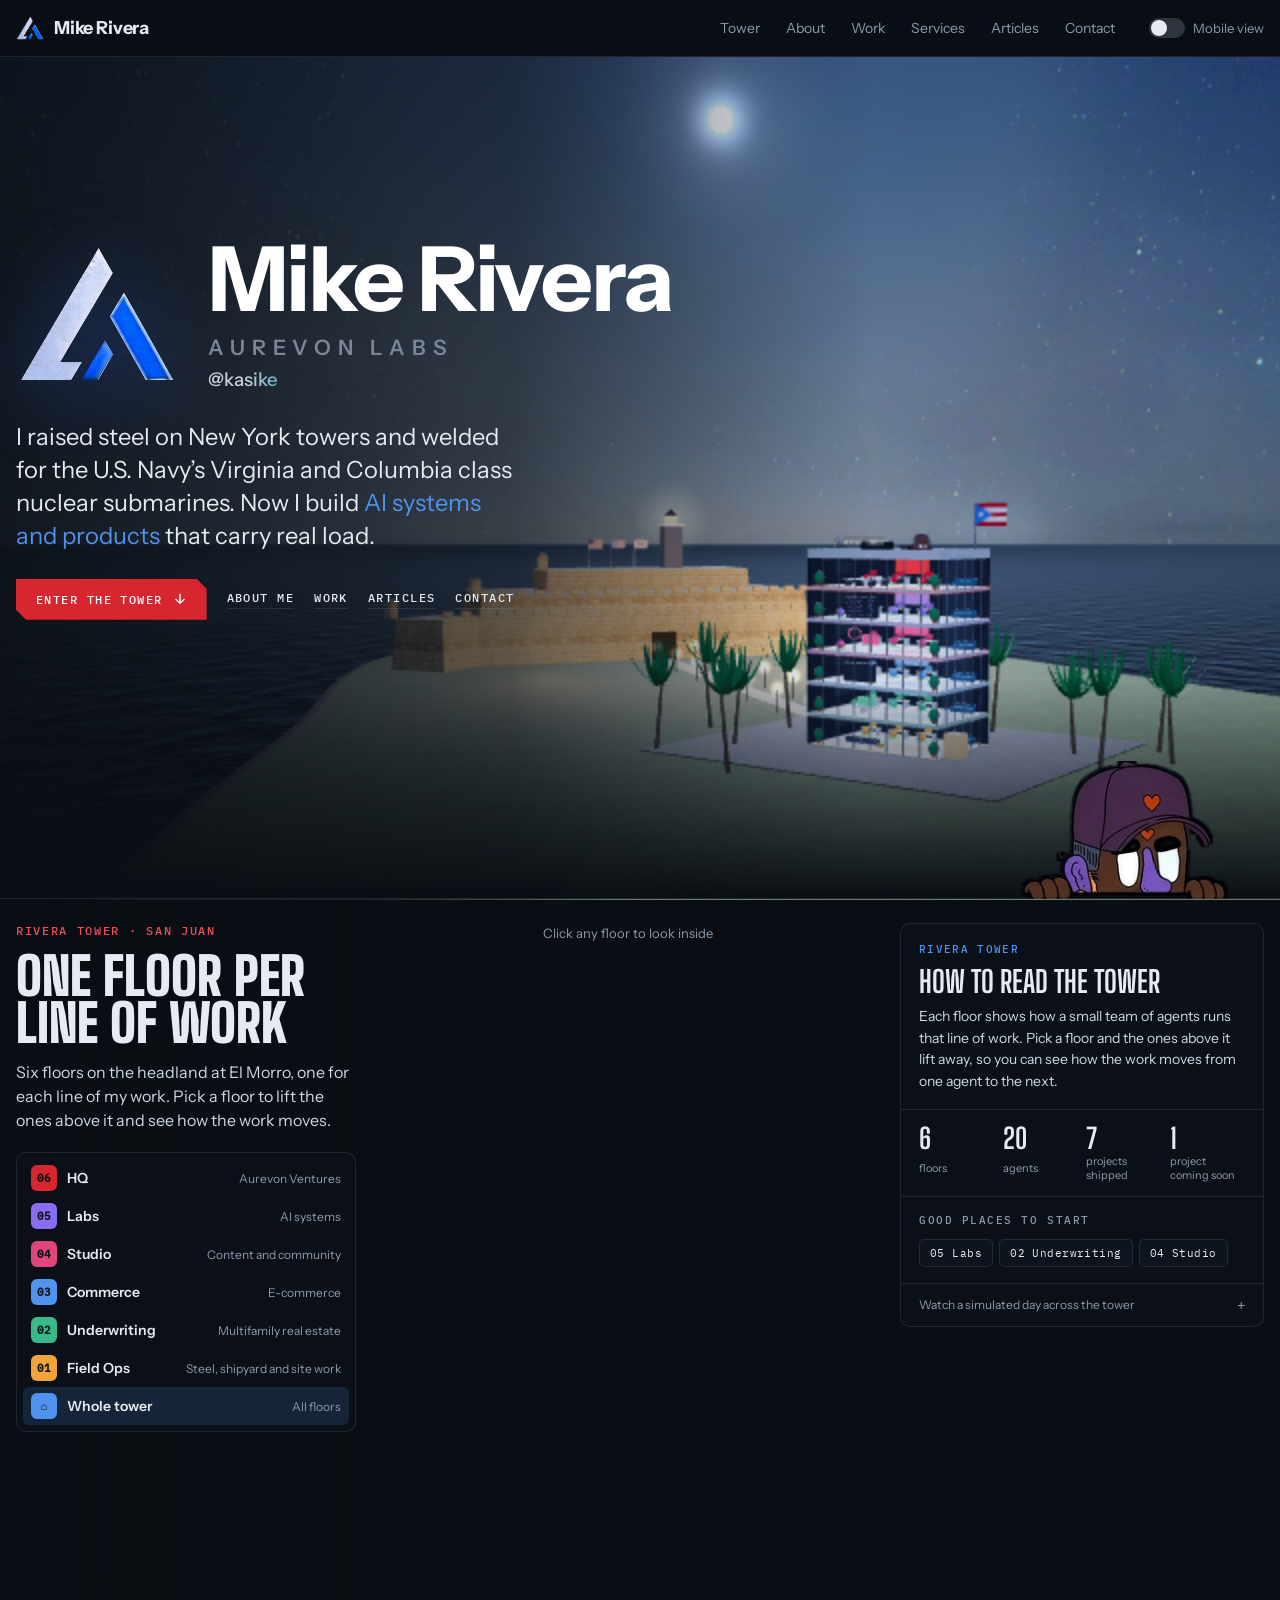
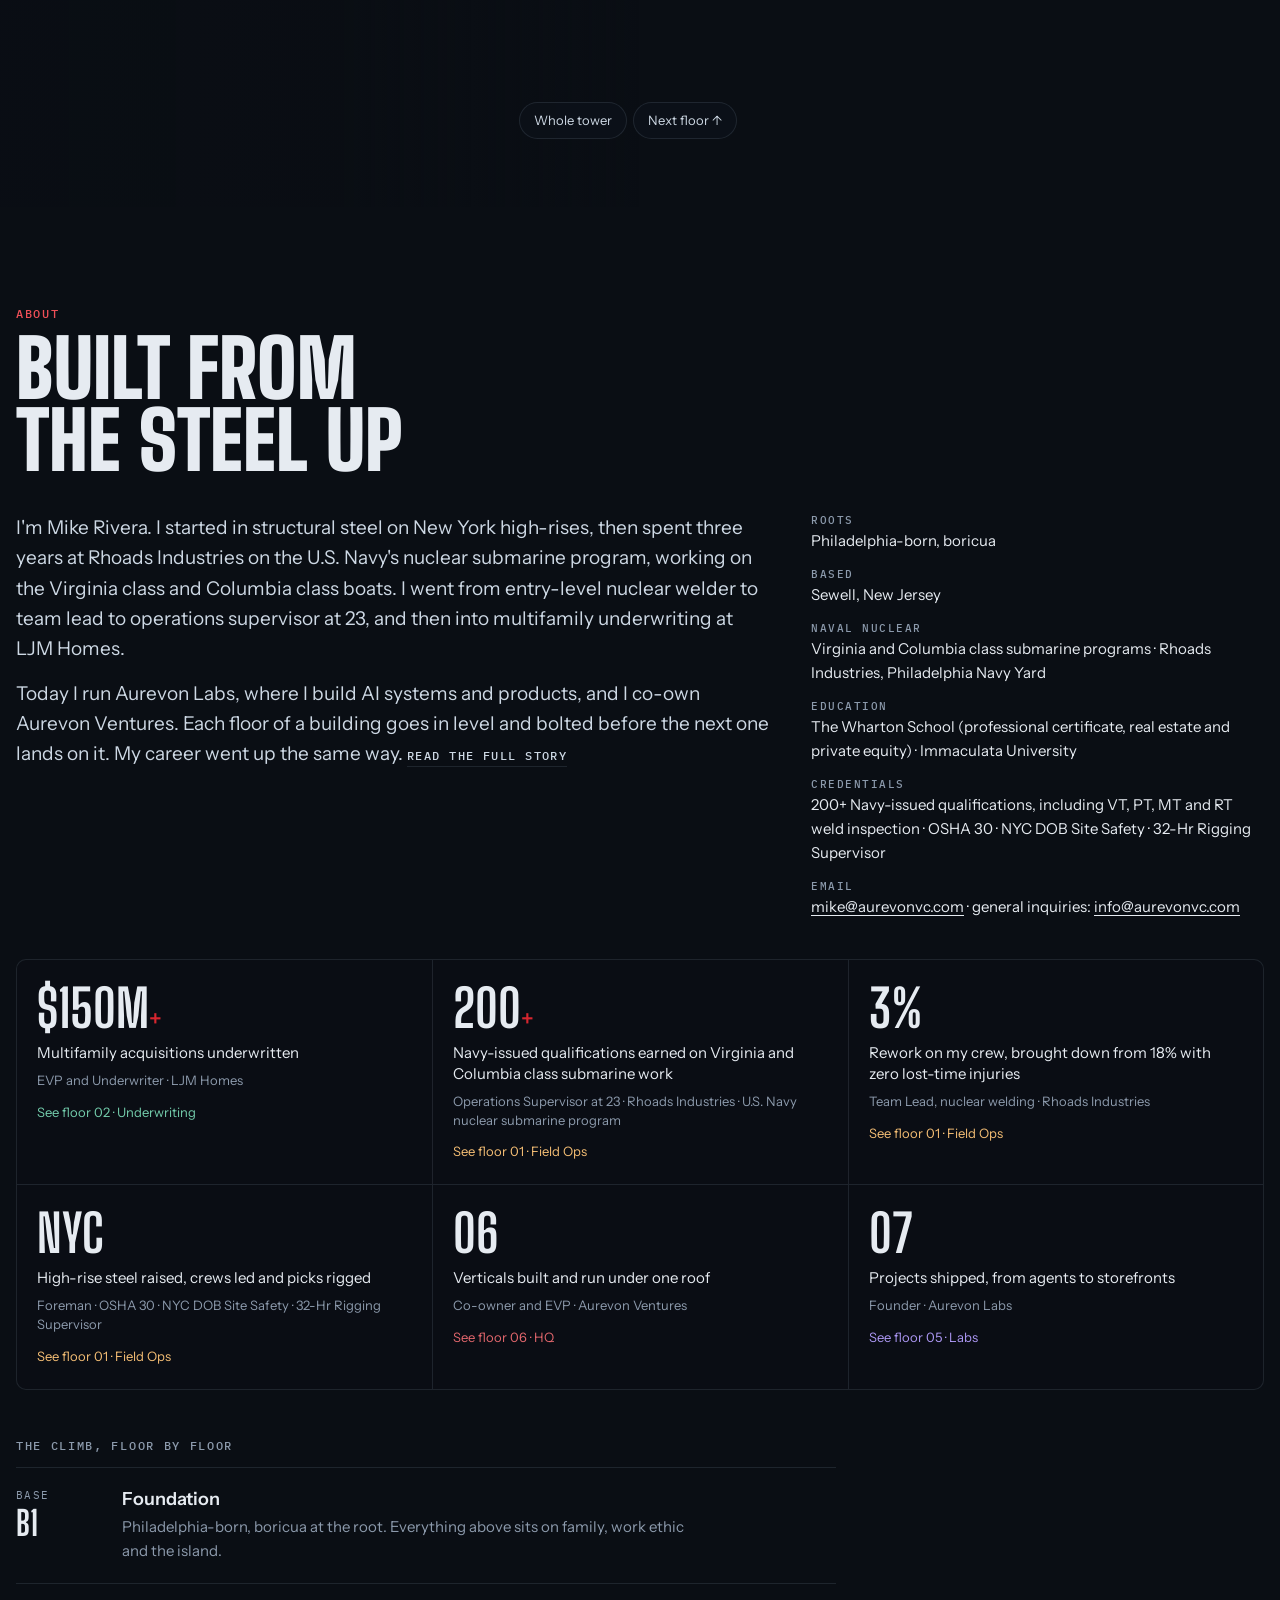
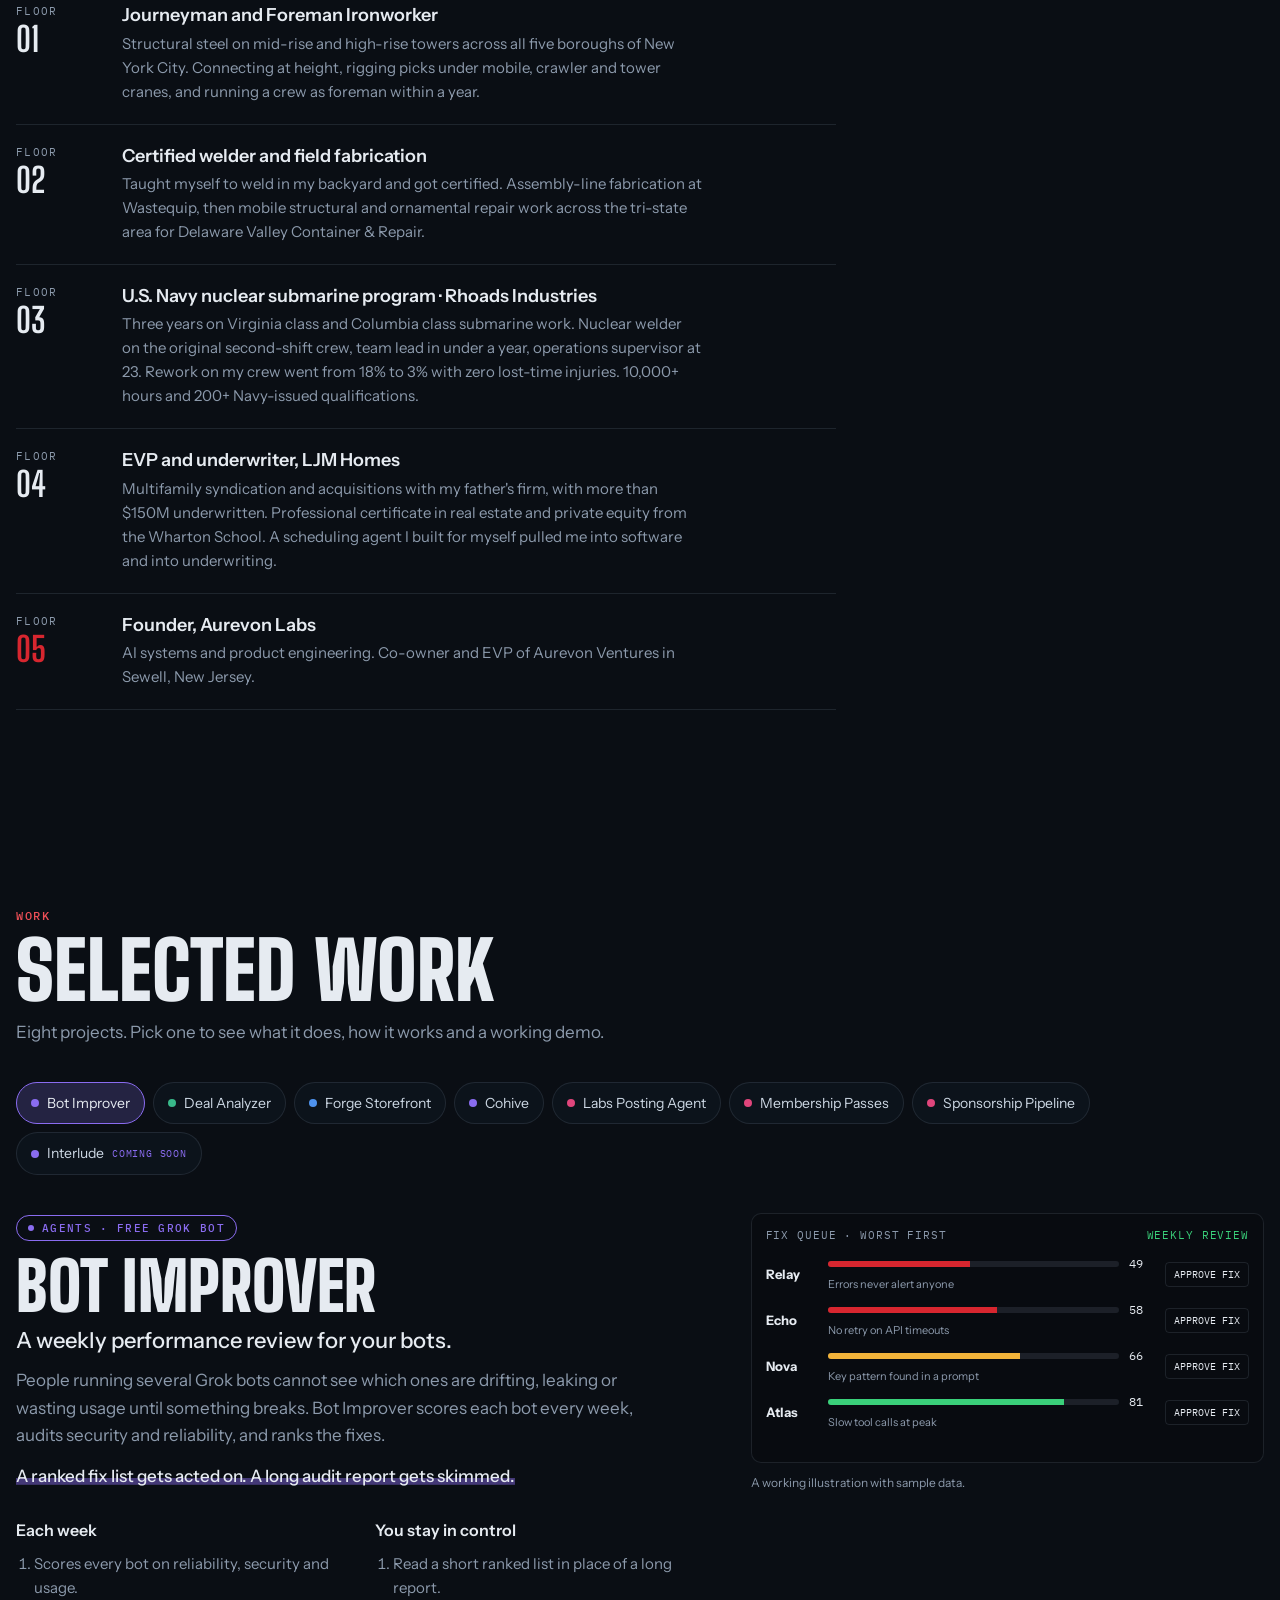
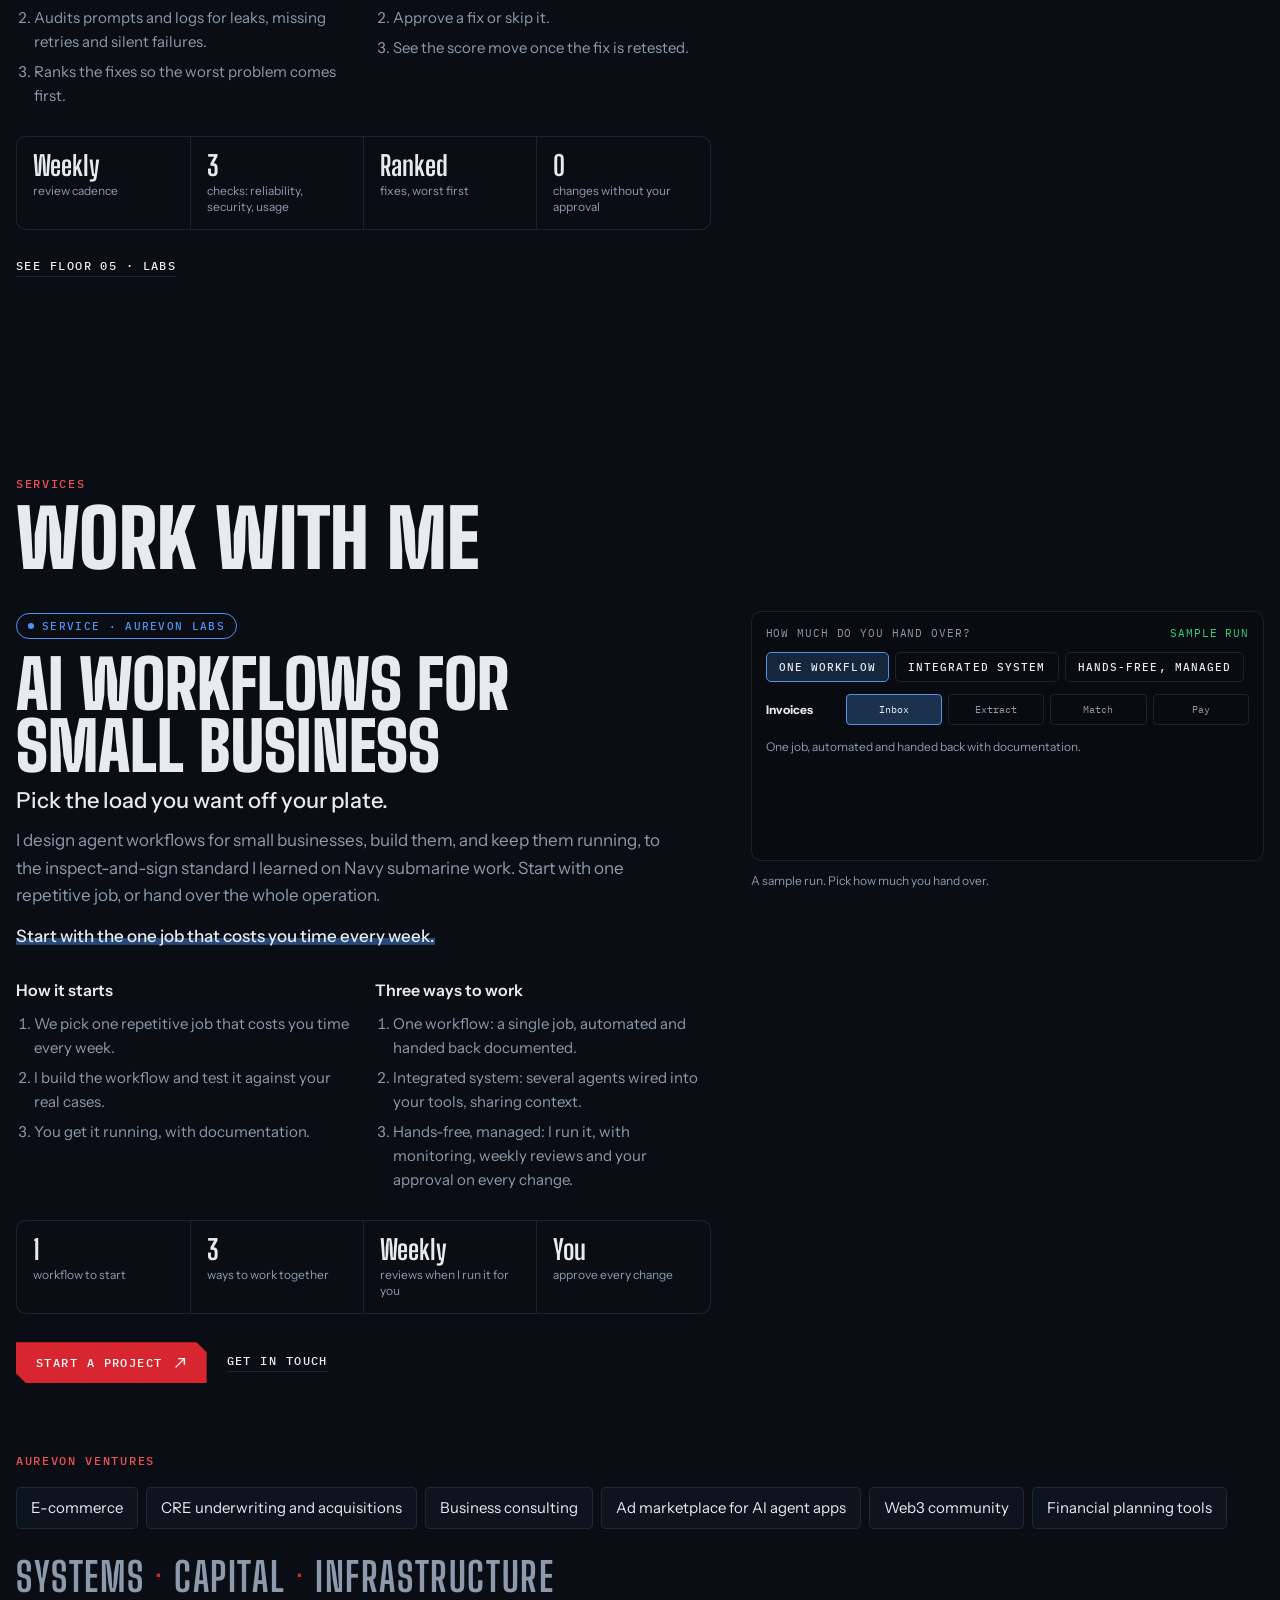
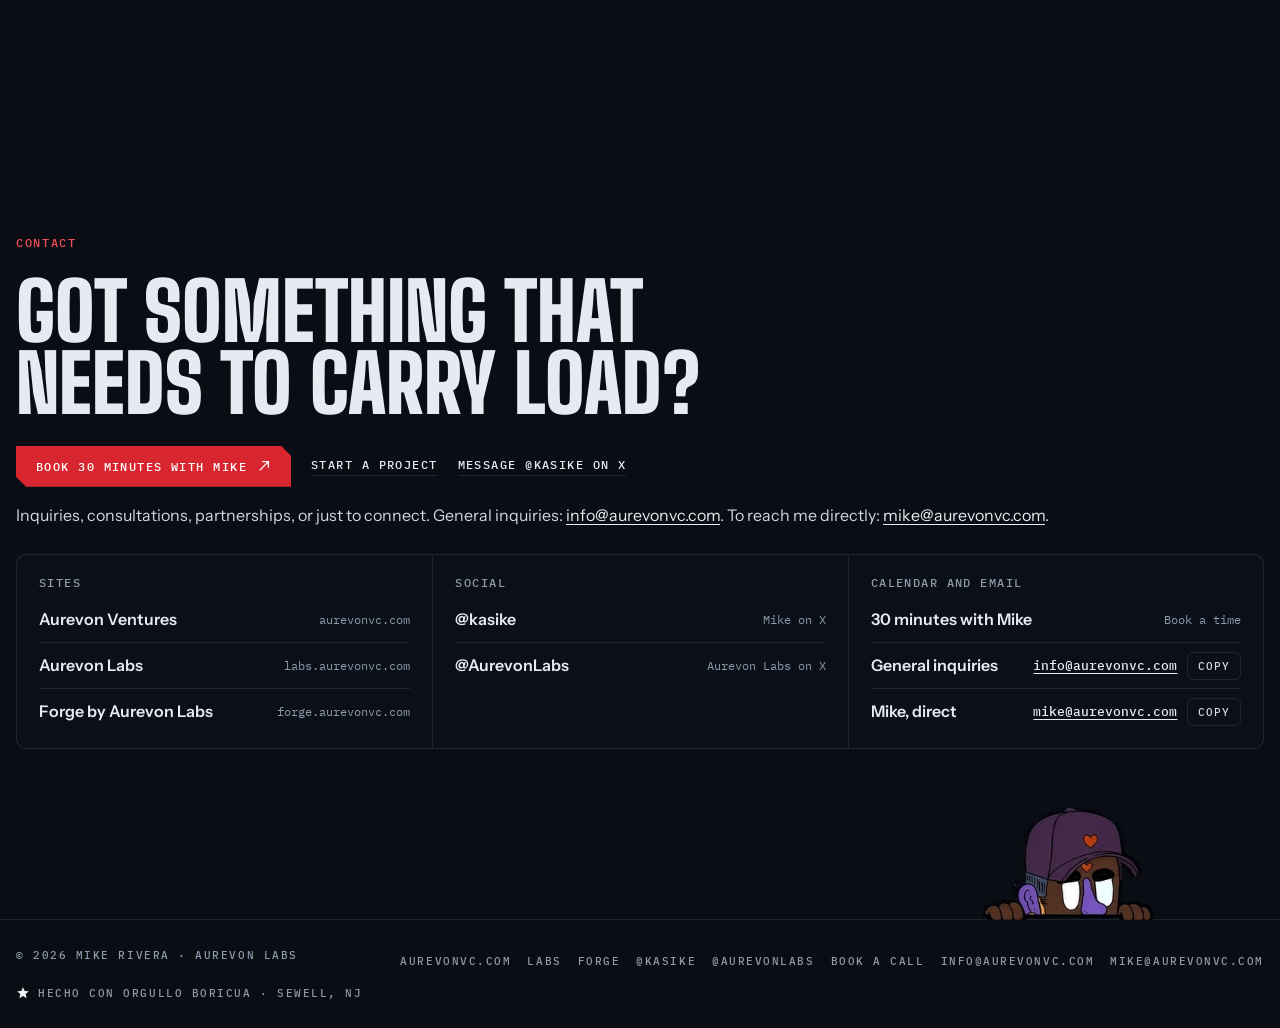
==== commit 99e9b816: "Load the 3D scene only on the tower page; artwork as files; preload fonts Article pages no longer do" ====
--- a/index.html
+++ b/index.html
@@ -25,6 +25,9 @@
 <meta name="twitter:description" content="Mike Rivera (@kasike). Founder of Aurevon Labs. Ironworker and former operations supervisor on the U.S. Navy's Virginia and Columbia class submarine programs, now building AI systems and products that carry real load.">
 <meta name="twitter:image" content="https://kasike.dev/og.jpg">
 <script type="application/ld+json">{"@context": "https://schema.org", "@graph": [{"@type": "Person", "@id": "https://kasike.dev/#mike", "name": "Mike Rivera", "alternateName": "kasike", "url": "https://kasike.dev/", "jobTitle": "Founder, Aurevon Labs", "worksFor": [{"@type": "Organization", "name": "Aurevon Ventures", "url": "https://www.aurevonvc.com"}, {"@type": "Organization", "name": "LJM Homes"}], "sameAs": ["https://x.com/kasike", "https://x.com/AurevonLabs", "https://www.aurevonvc.com", "https://labs.aurevonvc.com"]}, {"@type": "WebSite", "name": "Mike Rivera", "url": "https://kasike.dev/"}]}</script>
+<link rel="preload" href="/fonts/big-shoulders-display-latin-1.woff2" as="font" type="font/woff2" crossorigin>
+<link rel="preload" href="/fonts/instrument-sans-latin-7.woff2" as="font" type="font/woff2" crossorigin>
+<link rel="preload" href="/vendor/three.r128.min.js" as="script" integrity="sha512-dLxUelApnYxpLt6K2iomGngnHO83iUvZytA3YjDUCjT0HDOHKXnVYdf3hU4JjM8uEhxf9nD1/ey98U3t2vZ0qQ==">
 <script>(function(){var d=document.documentElement,m=matchMedia("(max-width:760px)").matches;try{var p=localStorage.getItem("rt-mobile");if(p!==null)m=p==="1"}catch(e){}if(m)d.classList.add("m");if(/^\/articles(\/|$)/.test(location.pathname))d.classList.add("rd")})()</script>
 <meta name="referrer" content="strict-origin-when-cross-origin">
 <link rel="stylesheet" href="/app.1c0d3a0d0c.css">
@@ -36,7 +39,7 @@
 
 <header class="wrap bar">
   <div class="inner">
-    <a class="mark" href="/#home" aria-label="Mike Rivera, top of page"><img src="[data-uri]" data-a="logo" alt="" width="302" height="265">Mike Rivera</a>
+    <a class="mark" href="/#home" aria-label="Mike Rivera, top of page"><img src="/assets/logo.webp" data-a="logo" alt="" width="302" height="265">Mike Rivera</a>
     <nav aria-label="Sections">
       <a href="/#tower">Tower</a><a href="/#about">About</a><a href="/#work">Work</a><a href="/#services">Services</a><a href="/articles">Articles</a><a href="/#contact">Contact</a>
     </nav>
@@ -49,7 +52,7 @@
   <section class="wrap landing" id="home" aria-label="Mike Rivera">
     <div class="inner land">
       <div class="land-lock">
-        <img class="land-logo" src="[data-uri]" data-a="logo" alt="Aurevon Labs logo" width="302" height="265">
+        <img class="land-logo" src="/assets/logo.webp" data-a="logo" alt="Aurevon Labs logo" width="302" height="265">
         <div><h1>Mike Rivera</h1><p class="land-org">Aurevon Labs</p><p class="land-at">@kasike</p></div>
       </div>
       <p class="land-line">I raised steel on New York towers and welded for the U.S. Navy’s Virginia and Columbia class nuclear submarines. Now I build <em>AI systems and products</em> that carry real load.</p>
@@ -58,7 +61,7 @@
         <a class="link" href="/#about">About me</a><a class="link" href="/#work">Work</a><a class="link" href="/articles">Articles</a><a class="link" href="/#contact">Contact</a>
       </div>
     </div>
-    <img class="kas" src="[data-uri]" data-a="kas" alt="" width="231" height="150">
+    <img class="kas" src="/assets/kas.webp" data-a="kas" alt="" width="231" height="150">
   </section>
 
   <section class="wrap hero" id="tower" aria-label="Rivera Tower">
@@ -327,14 +330,13 @@
 <div class="rd-progress" id="rdBar" aria-hidden="true"></div>
 
 <footer class="wrap">
-  <img class="kas" src="[data-uri]" data-a="kas" alt="" width="231" height="150">
+  <img class="kas" src="/assets/kas.webp" data-a="kas" alt="" width="231" height="150">
   <div class="inner"><span class="mono">© 2026 Mike Rivera · Aurevon Labs</span><span class="mono foot-links"><a href="https://www.aurevonvc.com" target="_blank" rel="noopener">aurevonvc.com</a><a href="https://labs.aurevonvc.com" target="_blank" rel="noopener">labs</a><a href="https://forge.aurevonvc.com" target="_blank" rel="noopener">forge</a><a href="https://x.com/kasike" target="_blank" rel="noopener">@kasike</a><a href="https://x.com/AurevonLabs" target="_blank" rel="noopener">@AurevonLabs</a><a href="https://calendar.app.google/i451vosRrccDw9468" target="_blank" rel="noopener">Book a call</a><a href="mailto:info@aurevonvc.com">info@aurevonvc.com</a><a href="mailto:mike@aurevonvc.com">mike@aurevonvc.com</a></span><span class="mono boricua"><svg viewBox="0 0 24 24" aria-hidden="true"><path d="M12 2l2.9 6.6 7.1.6-5.4 4.7 1.6 7L12 17.3 5.8 20.9l1.6-7L2 9.2l7.1-.6z" fill="#f2f5f8"/></svg>Hecho con orgullo boricua · Sewell, NJ</span></div>
 </footer>
 
 <nav class="mbar" aria-label="Sections, bottom bar"><a href="/#tower"><svg viewBox="0 0 24 24" fill="none" stroke="currentColor" stroke-width="1.7" stroke-linejoin="round" aria-hidden="true"><path d="M6 21V4h12v17M3 21h18M10 8h4M10 12h4M10 16h4"/></svg>Tower</a><a href="/#about"><svg viewBox="0 0 24 24" fill="none" stroke="currentColor" stroke-width="1.7" stroke-linejoin="round" aria-hidden="true"><circle cx="12" cy="8" r="4"/><path d="M4 21c0-4 3.6-7 8-7s8 3 8 7"/></svg>About</a><a href="/#work"><svg viewBox="0 0 24 24" fill="none" stroke="currentColor" stroke-width="1.7" stroke-linejoin="round" aria-hidden="true"><rect x="3" y="3" width="7" height="7" rx="1"/><rect x="14" y="3" width="7" height="7" rx="1"/><rect x="3" y="14" width="7" height="7" rx="1"/><rect x="14" y="14" width="7" height="7" rx="1"/></svg>Work</a><a href="/#services"><svg viewBox="0 0 24 24" fill="none" stroke="currentColor" stroke-width="1.7" stroke-linejoin="round" aria-hidden="true"><path d="M4 7h16v12H4zM9 7V4h6v3M4 12h16"/></svg>Services</a><a href="/articles"><svg viewBox="0 0 24 24" fill="none" stroke="currentColor" stroke-width="1.7" stroke-linejoin="round" aria-hidden="true"><path d="M6 3h9l4 4v14H6zM14 3v5h5M9 12h7M9 16h7"/></svg>Articles</a><a href="/#contact"><svg viewBox="0 0 24 24" fill="none" stroke="currentColor" stroke-width="1.7" stroke-linejoin="round" aria-hidden="true"><path d="M3 6h18v12H3zM3 7l9 7 9-7"/></svg>Contact</a></nav>
 
-<script src="/vendor/three.r128.min.js" integrity="sha512-dLxUelApnYxpLt6K2iomGngnHO83iUvZytA3YjDUCjT0HDOHKXnVYdf3hU4JjM8uEhxf9nD1/ey98U3t2vZ0qQ=="></script>
-<script src="/app.7564aac90d.js"></script>
+<script src="/app.ad880ab03b.js"></script>
 </body>
 </html>
 
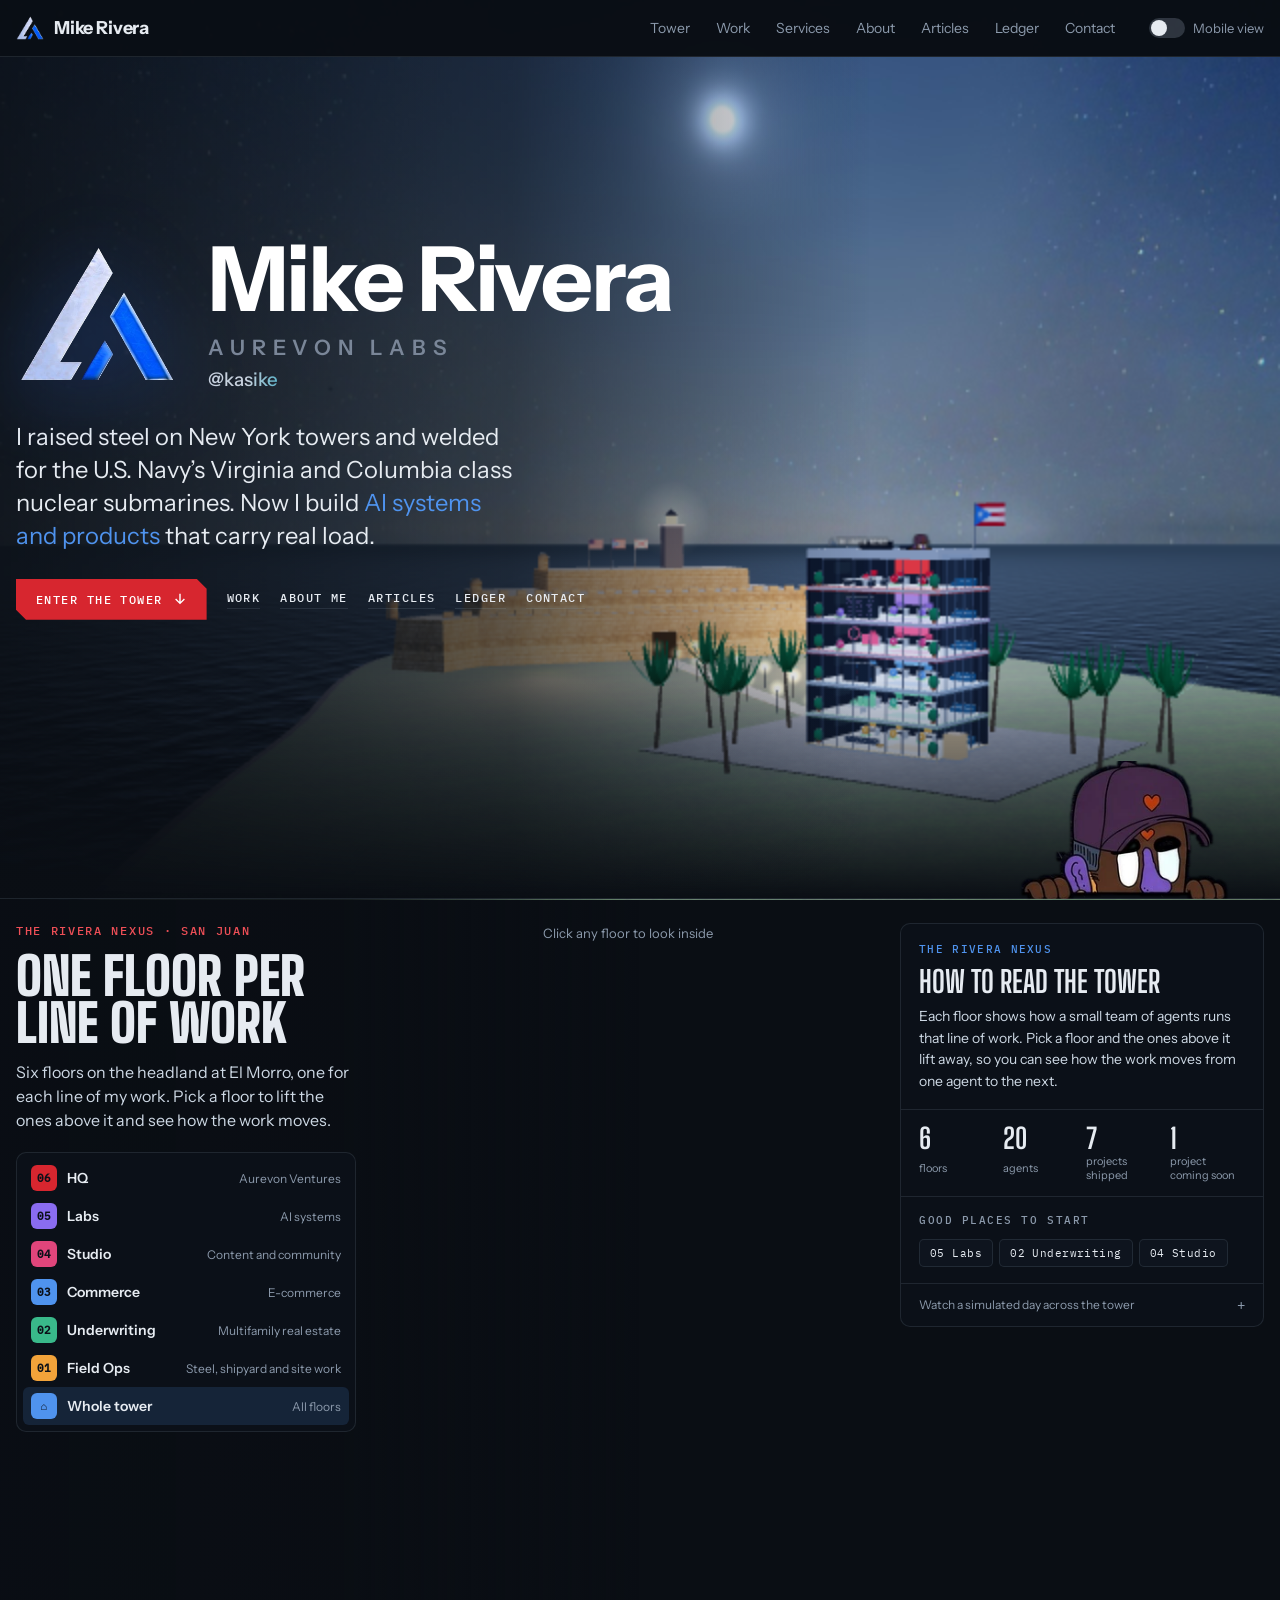
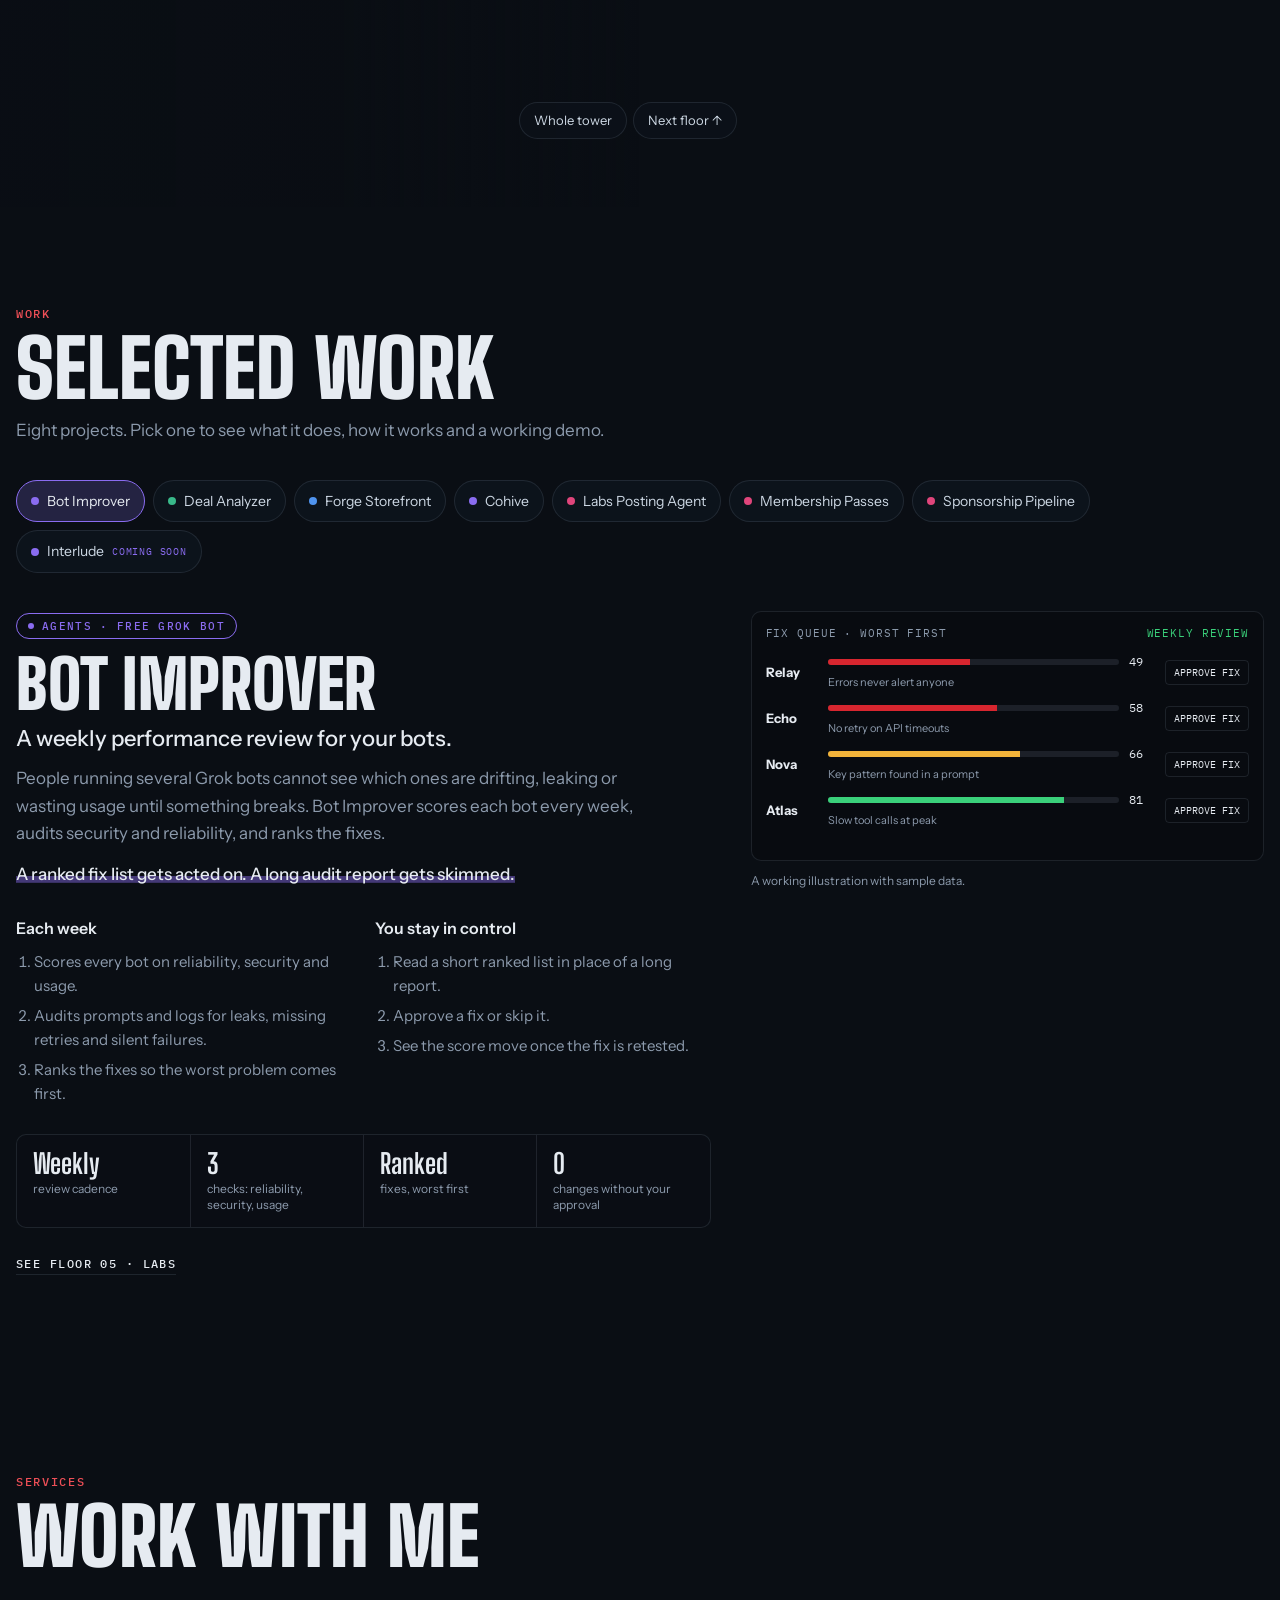
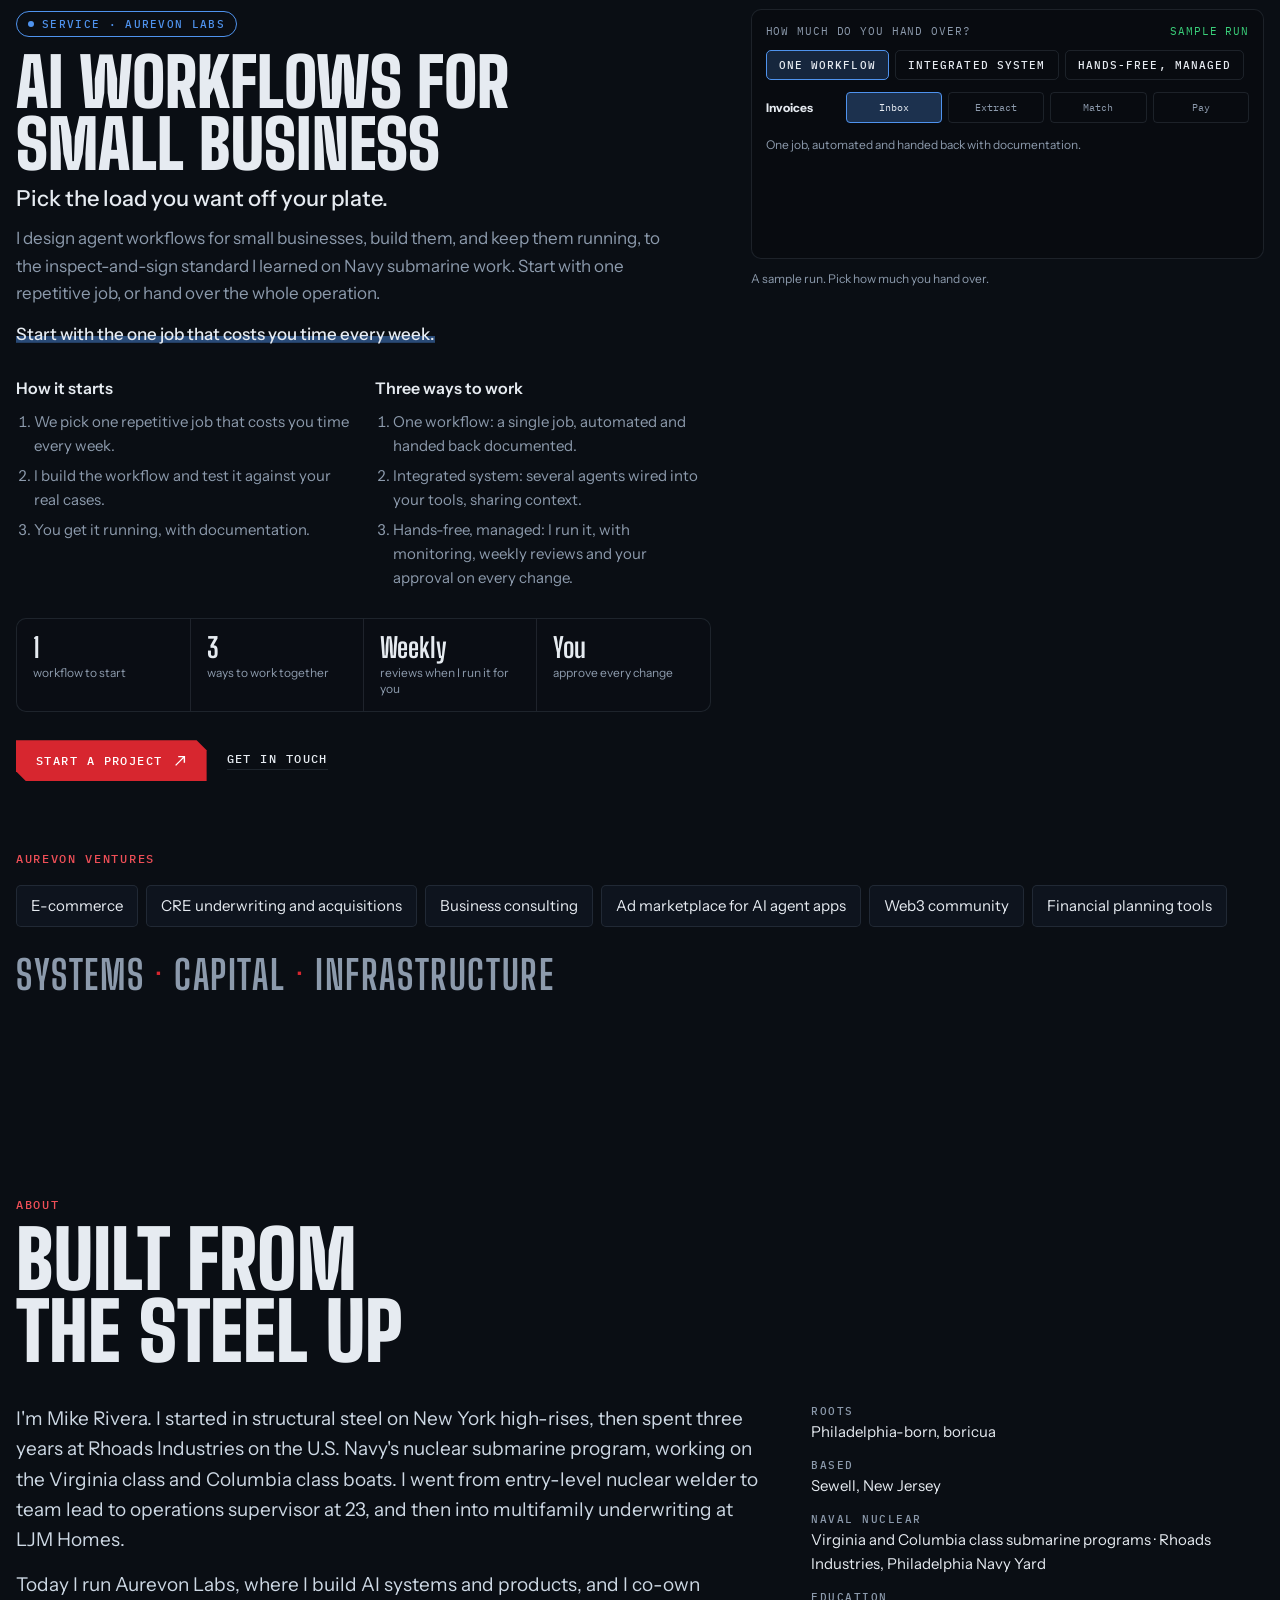
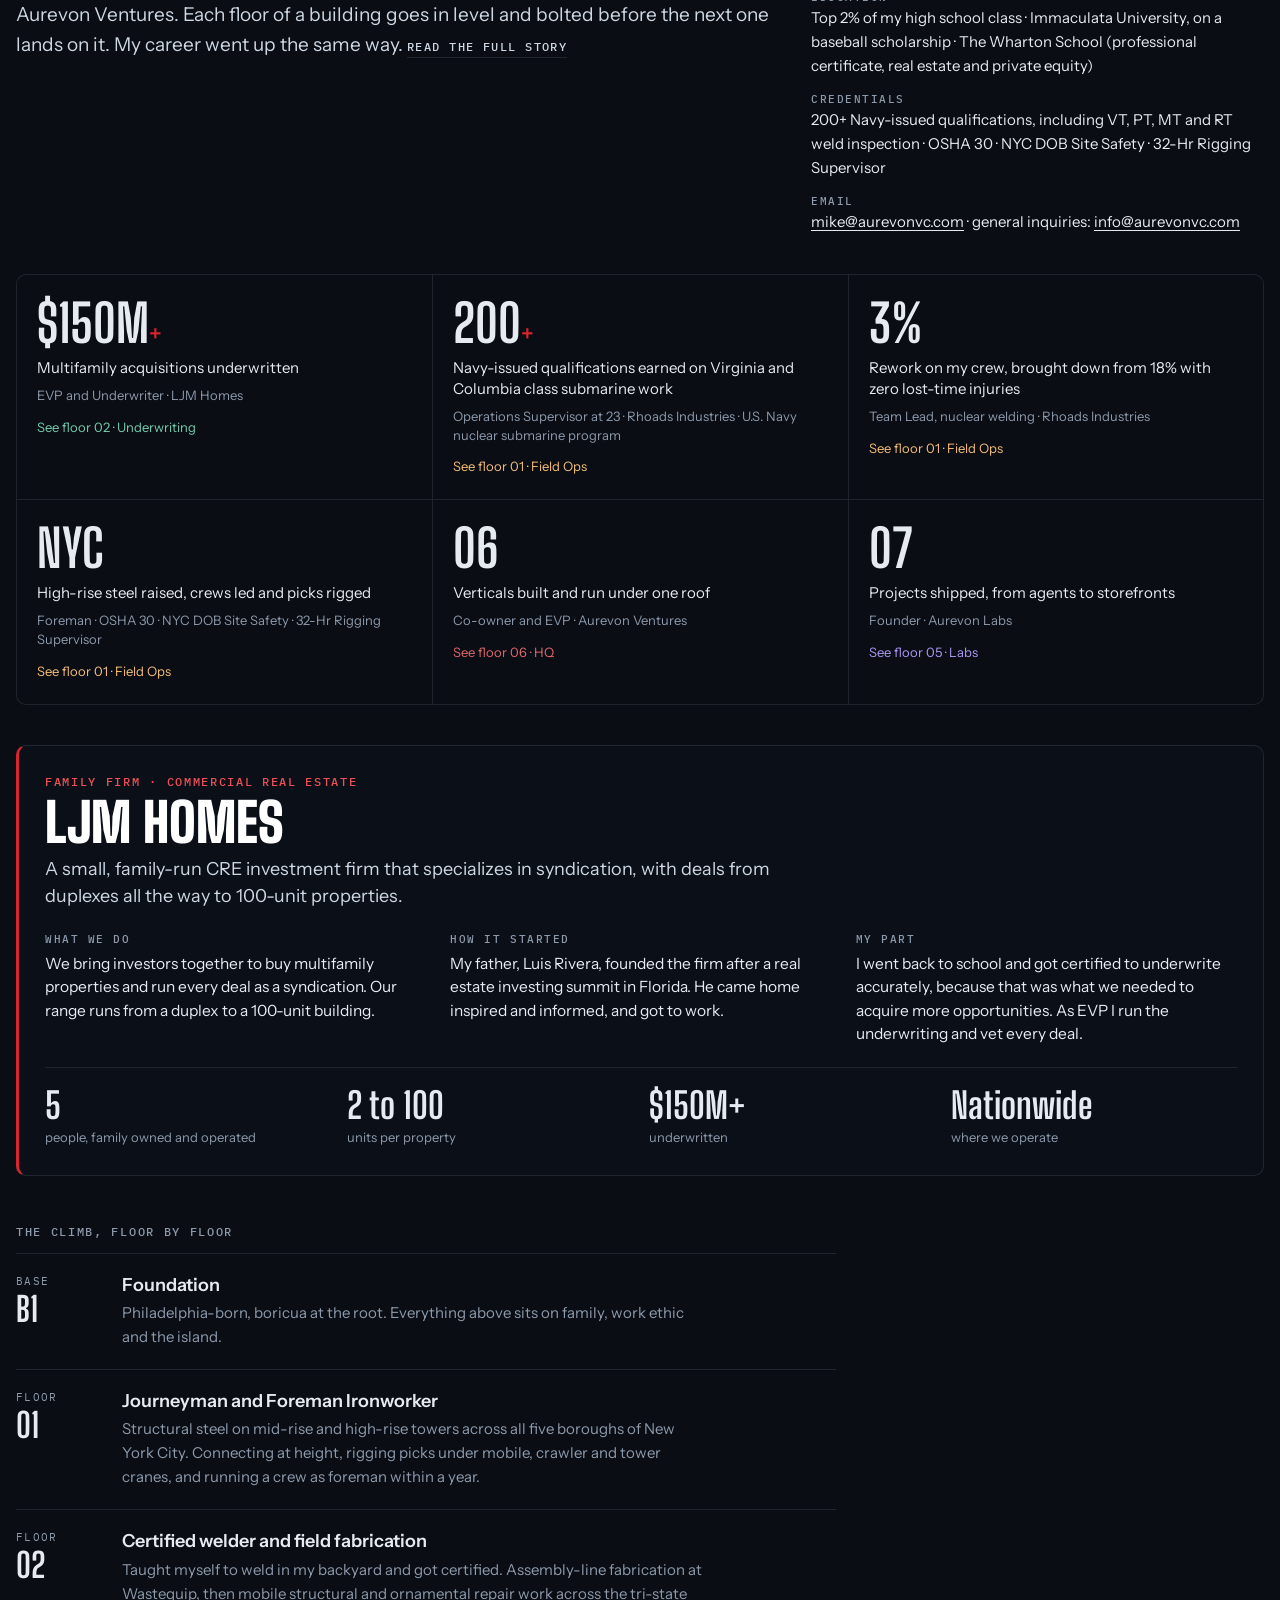
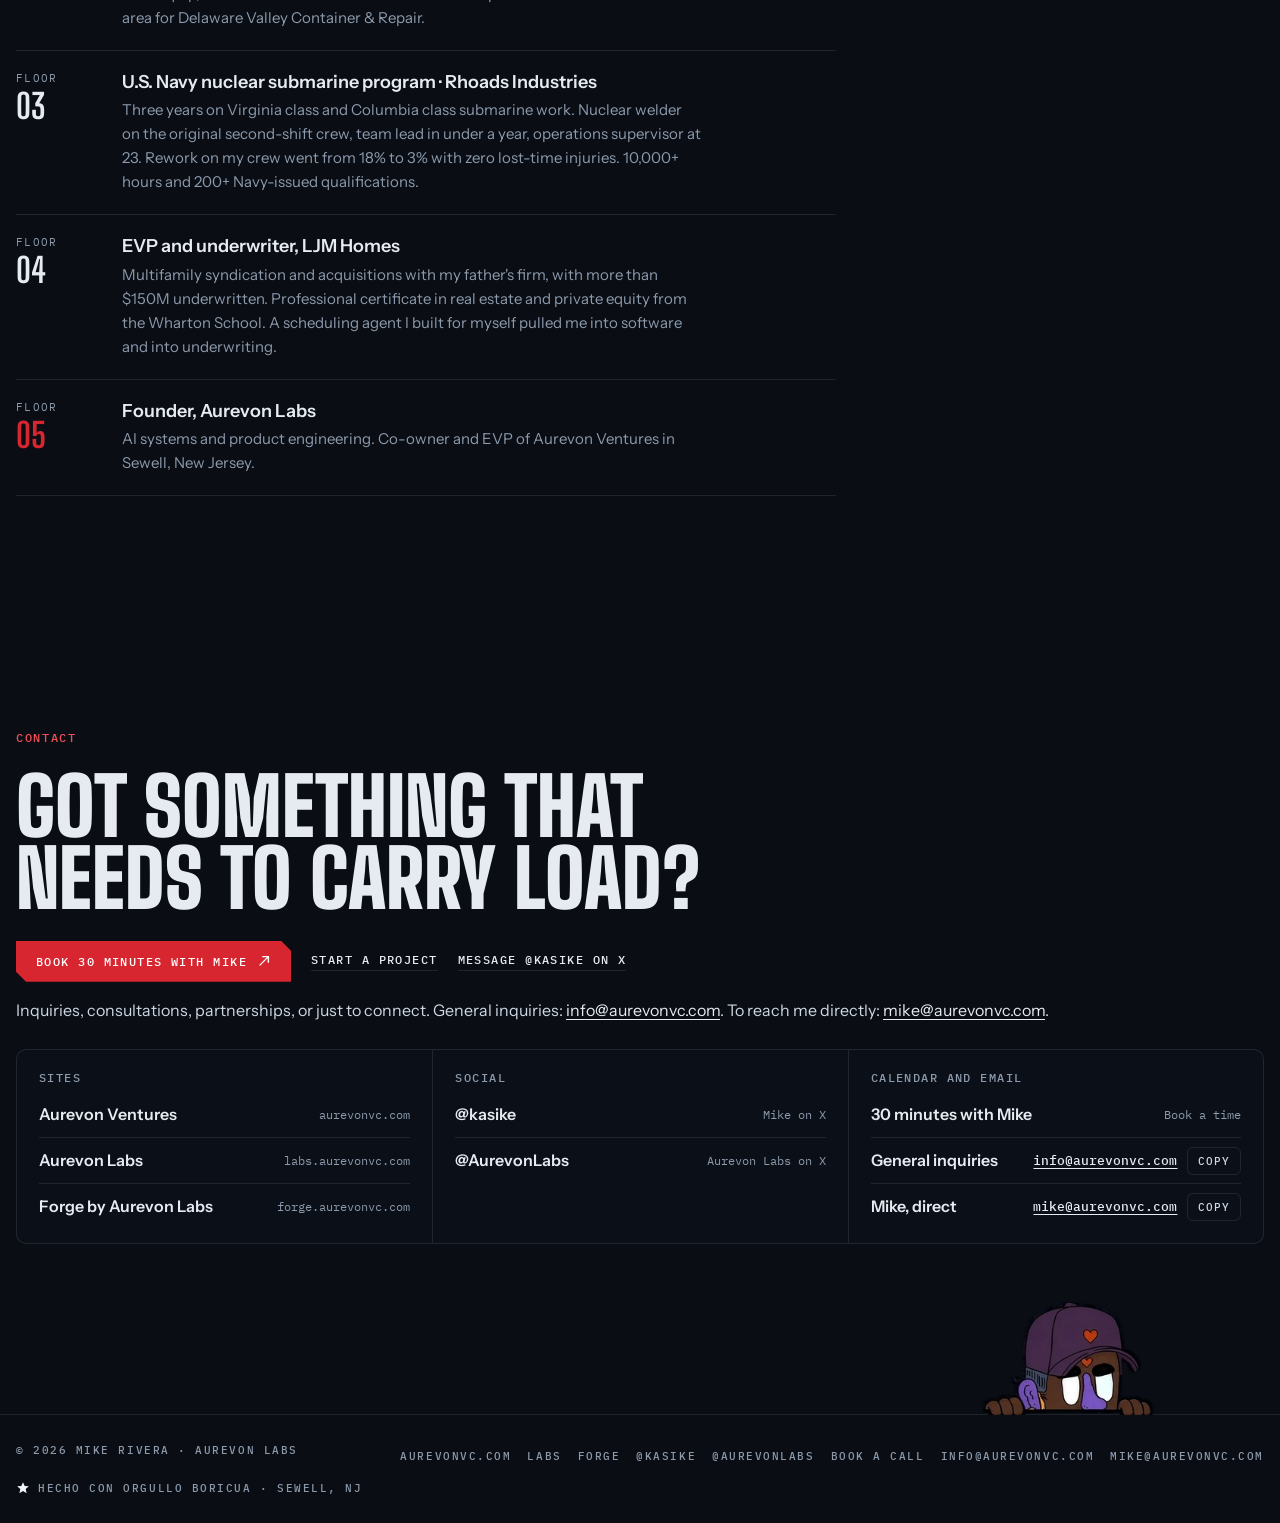
==== commit 18ad6c8d: "Add build ledger, Long Sleeves article, LJM Homes story; rename the tower to The Rivera Nexus - /led" ====
--- a/index.html
+++ b/index.html
@@ -28,9 +28,9 @@
 <link rel="preload" href="/fonts/big-shoulders-display-latin-1.woff2" as="font" type="font/woff2" crossorigin>
 <link rel="preload" href="/fonts/instrument-sans-latin-7.woff2" as="font" type="font/woff2" crossorigin>
 <link rel="preload" href="/vendor/three.r128.min.js" as="script" integrity="sha512-dLxUelApnYxpLt6K2iomGngnHO83iUvZytA3YjDUCjT0HDOHKXnVYdf3hU4JjM8uEhxf9nD1/ey98U3t2vZ0qQ==">
-<script>(function(){var d=document.documentElement,m=matchMedia("(max-width:760px)").matches;try{var p=localStorage.getItem("rt-mobile");if(p!==null)m=p==="1"}catch(e){}if(m)d.classList.add("m");if(/^\/articles(\/|$)/.test(location.pathname))d.classList.add("rd")})()</script>
+<script>(function(){var d=document.documentElement,m=matchMedia("(max-width:760px)").matches;try{var p=localStorage.getItem("rt-mobile");if(p!==null)m=p==="1"}catch(e){}if(m)d.classList.add("m");if(/^\/(articles|ledger)(\/|$)/.test(location.pathname))d.classList.add("rd")})()</script>
 <meta name="referrer" content="strict-origin-when-cross-origin">
-<link rel="stylesheet" href="/app.1c0d3a0d0c.css">
+<link rel="stylesheet" href="/app.4cdf4be18d.css">
 </head>
 <body>
 <a class="skip" href="/#home" id="skip">Skip to content</a>
@@ -41,7 +41,7 @@
   <div class="inner">
     <a class="mark" href="/#home" aria-label="Mike Rivera, top of page"><img src="/assets/logo.webp" data-a="logo" alt="" width="302" height="265">Mike Rivera</a>
     <nav aria-label="Sections">
-      <a href="/#tower">Tower</a><a href="/#about">About</a><a href="/#work">Work</a><a href="/#services">Services</a><a href="/articles">Articles</a><a href="/#contact">Contact</a>
+      <a href="/#tower">Tower</a><a href="/#work">Work</a><a href="/#services">Services</a><a href="/#about">About</a><a href="/articles">Articles</a><a href="/ledger">Ledger</a><a href="/#contact">Contact</a>
     </nav>
     <button class="msw" id="msw" type="button" role="switch" aria-checked="false"><span class="msw-t" aria-hidden="true"><i></i></span>Mobile view</button>
   </div>
@@ -58,16 +58,16 @@
       <p class="land-line">I raised steel on New York towers and welded for the U.S. Navy’s Virginia and Columbia class nuclear submarines. Now I build <em>AI systems and products</em> that carry real load.</p>
       <div class="actions">
         <a class="btn" href="/#tower">Enter the tower<svg viewBox="0 0 16 16" aria-hidden="true"><path d="M8 2v11M3 8l5 5 5-5" fill="none" stroke="currentColor" stroke-width="1.6"/></svg></a>
-        <a class="link" href="/#about">About me</a><a class="link" href="/#work">Work</a><a class="link" href="/articles">Articles</a><a class="link" href="/#contact">Contact</a>
+        <a class="link" href="/#work">Work</a><a class="link" href="/#about">About me</a><a class="link" href="/articles">Articles</a><a class="link" href="/ledger">Ledger</a><a class="link" href="/#contact">Contact</a>
       </div>
     </div>
     <img class="kas" src="/assets/kas.webp" data-a="kas" alt="" width="231" height="150">
   </section>
 
-  <section class="wrap hero" id="tower" aria-label="Rivera Tower">
+  <section class="wrap hero" id="tower" aria-label="The Rivera Nexus">
     <div class="inner hero-grid">
       <div class="intro">
-        <span class="kick">Rivera Tower · San Juan</span>
+        <span class="kick">The Rivera Nexus · San&nbsp;Juan</span>
         <h2>One floor per line of work</h2>
         <p class="lead">Six floors on the headland at El Morro, one for each line of my work. Pick a floor to lift the ones above it and see how the work moves.</p>
       </div>
@@ -77,6 +77,33 @@
         <div class="stage-ui"><button type="button" data-f="-1">Whole tower</button><button type="button" id="btnNext">Next floor ↑</button></div>
       </div>
       <aside class="panel detail" id="detail"></aside>
+    </div>
+  </section>
+
+  <section class="wrap s scrim-full" id="work" aria-labelledby="work-h">
+    <div class="inner">
+      <div class="s-head">
+        <span class="kick">Work</span>
+        <h2 class="big" id="work-h">Selected work</h2>
+        <p>Eight projects. Pick one to see what it does, how it works and a working demo.</p>
+      </div>
+      <div class="tabs" id="tabs" role="group" aria-label="Projects"></div>
+      <div id="show"></div>
+    </div>
+  </section>
+
+  <section class="wrap s scrim-full" id="services" aria-labelledby="svc-h">
+    <div class="inner">
+      <div class="s-head">
+        <span class="kick">Services</span>
+        <h2 class="big" id="svc-h">Work with me</h2>
+      </div>
+      <div id="svc"></div>
+      <div style="margin-top:64px">
+        <span class="kick">Aurevon Ventures</span>
+        <div class="verts"><span>E-commerce</span><span>CRE underwriting and acquisitions</span><span>Business consulting</span><span>Ad marketplace for AI agent apps</span><span>Web3 community</span><span>Financial planning tools</span></div>
+        <p class="motto">Systems <i>·</i> Capital <i>·</i> Infrastructure</p>
+      </div>
     </div>
   </section>
 
@@ -95,12 +122,21 @@
           <div><dt>Roots</dt><dd>Philadelphia-born, boricua</dd></div>
           <div><dt>Based</dt><dd>Sewell, New Jersey</dd></div>
           <div><dt>Naval nuclear</dt><dd>Virginia and Columbia class submarine programs · Rhoads Industries, Philadelphia Navy Yard</dd></div>
-          <div><dt>Education</dt><dd>The Wharton School (professional certificate, real estate and private equity) · Immaculata University</dd></div>
+          <div><dt>Education</dt><dd>Top 2% of my high school class · Immaculata University, on a baseball scholarship · The Wharton School (professional certificate, real estate and private equity)</dd></div>
           <div><dt>Credentials</dt><dd>200+ Navy-issued qualifications, including VT, PT, MT and RT weld inspection · OSHA 30 · NYC DOB Site Safety · 32-Hr Rigging Supervisor</dd></div>
           <div><dt>Email</dt><dd><a href="mailto:mike@aurevonvc.com">mike@aurevonvc.com</a> · general inquiries: <a href="mailto:info@aurevonvc.com">info@aurevonvc.com</a></dd></div>
         </dl>
       </div>
       <div class="loads" id="loadsGrid"></div>
+      <div class="ljm" id="ljm" role="group" aria-labelledby="ljm-h">
+        <div class="ljm-head"><span class="kick">Family firm · Commercial real estate</span><h3 id="ljm-h">LJM Homes</h3><p>A small, family-run CRE investment firm that specializes in syndication, with deals from duplexes all the way to 100-unit properties.</p></div>
+        <div class="ljm-cols">
+          <div><h4>What we do</h4><p>We bring investors together to buy multifamily properties and run every deal as a syndication. Our range runs from a duplex to a 100-unit building.</p></div>
+          <div><h4>How it started</h4><p>My father, Luis Rivera, founded the firm after a real estate investing summit in Florida. He came home inspired and informed, and got to work.</p></div>
+          <div><h4>My part</h4><p>I went back to school and got certified to underwrite accurately, because that was what we needed to acquire more opportunities. As EVP I run the underwriting and vet every deal.</p></div>
+        </div>
+        <ul class="ljm-facts"><li><b>5</b>people, family owned and operated</li><li><b>2 to 100</b>units per property</li><li><b>$150M+</b>underwritten</li><li><b>Nationwide</b>where we operate</li></ul>
+      </div>
       <h3 class="seq-h">The climb, floor by floor</h3>
       <ol class="seq">
         <li><div class="fl">BASE<b>B1</b></div><div><h3>Foundation</h3><p>Philadelphia-born, boricua at the root. Everything above sits on family, work ethic and the island.</p></div></li>
@@ -110,33 +146,6 @@
         <li><div class="fl">FLOOR<b>04</b></div><div><h3>EVP and underwriter, LJM Homes</h3><p>Multifamily syndication and acquisitions with my father's firm, with more than $150M underwritten. Professional certificate in real estate and private equity from the Wharton School. A scheduling agent I built for myself pulled me into software and into underwriting.</p></div></li>
         <li class="now"><div class="fl">FLOOR<b>05</b></div><div><h3>Founder, Aurevon Labs</h3><p>AI systems and product engineering. Co-owner and EVP of Aurevon Ventures in Sewell, New Jersey.</p></div></li>
       </ol>
-    </div>
-  </section>
-
-  <section class="wrap s scrim-full" id="work" aria-labelledby="work-h">
-    <div class="inner">
-      <div class="s-head">
-        <span class="kick">Work</span>
-        <h2 class="big" id="work-h">Selected work</h2>
-        <p>Eight projects. Pick one to see what it does, how it works and a working demo.</p>
-      </div>
-      <div class="tabs" id="tabs" role="group" aria-label="Projects"></div>
-      <div id="show"></div>
-    </div>
-  </section>
-
-  <section class="wrap s scrim-full" id="services" aria-labelledby="svc-h">
-    <div class="inner">
-      <div class="s-head">
-        <span class="kick">Services</span>
-        <h2 class="big" id="svc-h">Work with me</h2>
-      </div>
-      <div id="svc"></div>
-      <div style="margin-top:64px">
-        <span class="kick">Aurevon Ventures</span>
-        <div class="verts"><span>E-commerce</span><span>CRE underwriting and acquisitions</span><span>Business consulting</span><span>Ad marketplace for AI agent apps</span><span>Web3 community</span><span>Financial planning tools</span></div>
-        <p class="motto">Systems <i>·</i> Capital <i>·</i> Infrastructure</p>
-      </div>
     </div>
   </section>
 
@@ -177,8 +186,31 @@
       <div class="rd-cards">
         <a class="rd-card" href="/articles/the-long-ride-home" style="--c:var(--red)"><span class="rd-tag">01 · My story</span><h2>The Long Ride Home</h2><p>I lost a full scholarship in the middle of a baseball game. Everything I have built since started on the bus ride back.</p><span class="rd-meta">Mike Rivera · 6 min read</span></a>
         <a class="rd-card" href="/articles/the-three-percent-standard" style="--c:var(--chrome)"><span class="rd-tag">02 · AI and operations</span><h2>The 3% Standard</h2><p>Every weld I made for a Navy submarine was inspected. In most businesses, nobody inspects the AI. That gap is where the money goes.</p><span class="rd-meta">Mike Rivera · 8 min read</span></a>
-      </div>
+        <a class="rd-card" href="/articles/long-sleeves" style="--c:var(--red)"><span class="rd-tag">03 · My story</span><h2>Long Sleeves</h2><p>For most of my life I covered my skin so nobody would see it. This is the part of my story I left out of the first one.</p><span class="rd-meta">Mike Rivera · 3 min read</span></a>
+      </div>
+      <h2 class="rd-h" id="x-h">Also published on X</h2>
+      <div class="rd-cards" role="group" aria-labelledby="x-h">
+        <a class="rd-card" href="https://x.com/kasike/status/2113624016120684659" target="_blank" rel="noopener" style="--c:var(--chrome)"><span class="rd-tag">X article · AI agents</span><h3>Your agent starts every session from zero</h3><p>Memory is four small decisions you make on the agent’s behalf: what to keep, where it lives, when it gets written and when it comes back. With a layout, a startup prompt and a checklist you can copy.</p><span class="rd-meta">@kasike on X · Oct 23, 2026 · 8 min read<span aria-hidden="true"> ↗</span></span></a>
+        <a class="rd-card" href="https://x.com/kasike/status/2118805637635437049" target="_blank" rel="noopener" style="--c:var(--red)"><span class="rd-tag">X article · Under the Radar</span><h3>What @whaledevstudios teaches about agent-built games</h3><p>The first Under the Radar spotlight: a public build with its AI use disclosed, how the agent workflow runs, and four lessons you can use in your own builds this week.</p><span class="rd-meta">@kasike on X · Nov 6, 2026 · 5 min read<span aria-hidden="true"> ↗</span></span></a>
+      </div>
+      <h2 class="rd-h" id="cm-h">Community · from @AurevonLabs</h2>
+      <blockquote class="xpost" cite="https://x.com/AurevonLabs/status/2121141293229424673">
+        <p>Check out the new timeline list to get all your ai news, updates, insights, and to connect with fellow members of the space!</p>
+        <p class="xpost-by">Aurevon Labs (@AurevonLabs) · November 13, 2026</p>
+        <div class="actions"><a class="btn" href="https://t.co/fwtrnbBaG2" target="_blank" rel="noopener">Open the list on X<svg viewBox="0 0 16 16" aria-hidden="true"><path d="M3 13 13 3M6 3h7v7" fill="none" stroke="currentColor" stroke-width="1.6"/></svg></a><a class="link" href="https://x.com/AurevonLabs/status/2121141293229424673" target="_blank" rel="noopener">View the post</a></div>
+      </blockquote>
       <p class="rd-back2"><a class="link" href="/#home">&larr; Back to the tower</a></p>
+    </div>
+    <div id="ledger" hidden>
+      <div class="s-head"><span class="kick">Ledger</span><h1 class="big" tabindex="-1">Build ledger</h1><p class="rd-sub">Five repos I ship from. Each card answers the five things a reviewer checks in the first twenty seconds.</p></div>
+      <ul class="lg-key" aria-label="What every card shows"><li>Live demo</li><li>A score I can defend</li><li>Latency, measured</li><li>The tradeoff</li><li>Broke once, then fixed</li></ul>
+      <p class="lg-stat" id="lgStat" role="status"></p>
+      <div class="lg-cards" id="lgCards"></div>
+      <h2 class="lg-h" id="lg-h">Every push, in plain words</h2>
+      <ol class="lg-rows" id="lgRows" aria-labelledby="lg-h"></ol>
+      <p class="lg-note">How this page stays current: a small function on this site reads the latest commits from GitHub and times one request to each live site, then the page refreshes itself every few minutes. Commit messages are shortened into plain language, and anything security-sensitive is summarized without detail. Deploy counts come from Vercel as of November 13, 2026. The checklist follows <a href="https://x.com/suraj_sharma14/status/2100834706166255707" target="_blank" rel="noopener">Suraj Sharma’s note on what reviewers look for</a>.</p>
+      <p class="rd-back2"><a class="link" href="/#home">&larr; Back to the tower</a></p>
+      <script type="application/json" id="ledData">{"generated":"2026-11-13T07:00:00Z","live":false,"repos":[{"id":"kasike-dev","repo":"mikerivera33/kasike-dev","branch":"main","name":"kasike.dev","what":"This site. Static pages plus one small function, no framework.","demo":"https://kasike.dev/","demoLabel":"kasike.dev","deploys":[2,2],"score":"More than 150 automated checks pass on this build, including 12 failure-injection tests, with 0 accessibility violations.","tradeoff":"No framework and no build step on the host. I hand-rolled the routing and gave up convenience. In return an article page stays under 200 KB and the security policy stays strict.","fix":"Article pages were downloading the whole 3D scene. It now loads only on the tower page: 2.4 MB down to 174 KB.","commits":[{"sha":"99e9b81","date":"2026-11-13T05:37:08Z","kind":"fix","text":"Article pages were downloading the whole 3D scene. It now loads only on the tower page: 2.4 MB down to 174 KB."},{"sha":"65c38b8","date":"2026-11-13T05:18:03Z","kind":"feature","text":"First production build of this site: real page addresses, self-hosted fonts and strict security headers."}],"src":"snapshot","latency":null,"head":null},{"id":"aurevon-site","repo":"mikerivera33/Aurevon-site","branch":"main","name":"Aurevon Ventures","what":"Company site with memberships, Stripe payments and automatic Discord access.","demo":"https://www.aurevonvc.com/","demoLabel":"aurevonvc.com","deploys":[6,6],"score":"Public copy cut by 37%: 58.5k characters down to 37k across 21 pages.","tradeoff":"A subscriber is identified from the Stripe customer record, not from an email typed into a request. More plumbing, but a request cannot claim someone else’s subscription.","fix":"Payment methods that settle later were reported as complete before the money arrived. Fulfilment now waits for the funds.","commits":[{"sha":"3aff051","date":"2026-11-03T21:06:52Z","kind":"fix","text":"Buy-one-get-one orders no longer earn a membership pass, and a duplicate product listing is gone. The site copy and the back end now agree."},{"sha":"42e016f","date":"2026-11-03T06:00:29Z","kind":"feature","text":"Cut the public pages down to headings, facts and actions: 58.5k characters of text to 37k across 21 pages."},{"sha":"7e140af","date":"2026-11-02T22:30:42Z","kind":"docs","text":"Wrote down the verified production setup and the rules for payments, intake and Discord, so every later change follows them."},{"sha":"ea94940","date":"2026-11-02T22:30:19Z","kind":"fix","text":"Payment lifecycle tightened: nothing ships before funds settle, and a cancelled member loses access cleanly."},{"sha":"2331f6a","date":"2026-11-02T22:22:32Z","kind":"fix","text":"A payment lookup was failing in production with no reason recorded. Added the logging needed to find the cause."}],"src":"snapshot","latency":null,"head":null},{"id":"forge","repo":"mikerivera33/Forge-ai","branch":"main","name":"Forge","what":"A custom storefront with Shopify behind the counter, and a shopping assistant in the chat.","demo":"https://forge.aurevonvc.com/","demoLabel":"forge.aurevonvc.com","deploys":[6,6],"score":"Every push runs unit tests, lint and a smoke test against production after it deploys.","tradeoff":"The chat assistant runs under a hard spending cap with strict request checks. It refuses before it overspends.","fix":"Adding an item from the chat covered the conversation with the cart, so a shopper could not keep talking. Fixed in the next push.","commits":[{"sha":"690f112","date":"2026-11-02T21:44:58Z","kind":"security","text":"Hardened the chat’s rate limit so a visitor cannot dodge it."},{"sha":"2811d19","date":"2026-11-02T21:28:17Z","kind":"fix","text":"Adding an item from the chat used to cover the conversation with the cart. Now you can keep talking."},{"sha":"5f0bc40","date":"2026-11-02T21:10:08Z","kind":"test","text":"The post-deploy check now waits until production is serving the new code, then smoke-tests it."},{"sha":"77772a4","date":"2026-11-02T21:09:51Z","kind":"feature","text":"Ask Forge chat: requests are validated, spend is capped, cart options are strict and the widget is accessible."},{"sha":"c039d4f","date":"2026-11-02T20:41:32Z","kind":"test","text":"Automated checks now cover the storefront, the post-deploy check actually runs, and lint errors block a merge."}],"src":"snapshot","latency":null,"head":null},{"id":"interlude","repo":"mikerivera33/aurevon-interlude","branch":"main","name":"Interlude","what":"A marketplace for AI wait time: sponsors pay for verified seconds, the person waiting earns a share.","demo":"https://interlude.aurevonvc.com/","demoLabel":"interlude.aurevonvc.com","deploys":[6,6],"score":"Billing audit: an exact 25.000000% split across 31 settled sessions, zero ledger drift, and settle-once held under 25 parallel requests.","tradeoff":"Backups upload off-site from inside the app, because the production image ships without a storage client. One more thing to maintain, nothing extra to install on the server.","fix":"A stress audit turned up ten findings and a real phone turned up three layout bugs. All thirteen are closed.","commits":[{"sha":"ddc021d","date":"2026-09-02T03:14:47Z","kind":"feature","text":"Took the site public: removed the preview password gate and the code that only existed to support it."},{"sha":"5841d99","date":"2026-08-24T09:42:44Z","kind":"docs","text":"Documented two settings that scripts read but the setup checklist never mentioned."},{"sha":"04a0cda","date":"2026-08-22T08:53:45Z","kind":"fix","text":"Tested on a real phone screen, found three wallet layout bugs (one tab was cut off) and fixed them."},{"sha":"88c3572","date":"2026-08-17T08:49:14Z","kind":"feature","text":"Built off-site backups into the app, because the production server had no tool to upload them."},{"sha":"d442147","date":"2026-08-17T01:09:57Z","kind":"fix","text":"Closed all ten findings from an end-to-end stress audit. The billing core itself came out exact."}],"src":"snapshot","latency":null,"head":null},{"id":"labs","repo":"mikerivera33/aurevon-labs","branch":"master","name":"Aurevon Labs","what":"The Labs site and the media pipeline behind the scheduled @AurevonLabs posts.","demo":"https://labs.aurevonvc.com/","demoLabel":"labs.aurevonvc.com","deploys":[5,5],"score":"28 of 28 images passed verification (size, checksum, format) before they went live.","tradeoff":"Post images ship as plain files on the site instead of through an upload service. Every pack is a commit: slower to publish, fully traceable.","fix":"A generated graphic went out with garbled labels. Rebuilt it with letter-perfect copy.","commits":[{"sha":"c164e54","date":"2026-09-29T13:20:06Z","kind":"chore","text":"Added the September 29 image pack so the scheduler can pull it from the Labs site."},{"sha":"b196f62","date":"2026-09-19T18:38:38Z","kind":"fix","text":"A generated graphic shipped with garbled labels. Rebuilt it with letter-perfect copy."},{"sha":"e02023c","date":"2026-09-15T21:35:52Z","kind":"chore","text":"Added the September 15 daily image pack for scheduled posts."},{"sha":"6366c20","date":"2026-09-15T21:31:49Z","kind":"chore","text":"Added 28 article images. Each file was verified by size, checksum and format before it went live."},{"sha":"f61aebe","date":"2026-09-15T09:10:47Z","kind":"chore","text":"Added the September 9 image pack for scheduled posts."}],"src":"snapshot","latency":null,"head":null}]}</script>
     </div>
 <article class="art" id="art-the-long-ride-home" hidden>
   <a class="link rd-back" href="/articles">&larr; All articles</a>
@@ -189,12 +221,13 @@
     <p class="art-by">By Mike Rivera · @kasike · November 2026 · 6 min read</p>
   </header>
   <div class="art-body">
-    <p>We were in Florida for the spring trip, in the middle of a game, when the word came down: finish it, pack up, get on the bus. It was March 2020. Schools everywhere were getting the same shutdown order, and ours wanted us back on campus to clear out our rooms before classes moved online.</p>
-    <p>The drive north took eighteen hours. I was a freshman on a full scholarship, playing college baseball and working toward a double major in criminology and psychology. By the time I carried my things out of the dorm, all of that was already ending. I just hadn’t read the fine print yet.</p>
+    <p>We were in Florida for the spring trip, in the middle of a game, when the word came down: finish it, pack up, get on the bus. It was March 2020 and COVID was shutting the country down. Washington was telling everyone to stay home, state after state was making it an order, and campuses were closing one after another. Ours wanted us back to clear out our rooms before classes moved online.</p>
+    <p>The drive north took eighteen hours. I had graduated in the top 2 percent of my high school class and accepted a full scholarship to Immaculata University. I was a freshman there, playing college baseball and working toward a double major in criminology and psychology. By the time I carried my things out of the dorm, all of that was already ending. I just hadn’t read the fine print yet.</p>
 
     <h2>The fine print</h2>
-    <p>My scholarship had a condition. To keep it, I had to be on campus and playing baseball. With the campus closed and the season cancelled, I could do neither. The scholarship went away, and without it I had to leave school.</p>
+    <p>My scholarship had a condition. To keep it, I had to be on campus and playing baseball. With the campus closed under the stay-at-home orders and the season cancelled, I could do neither. The scholarship went away, and without it I had to leave school.</p>
     <p>It crushed me. Baseball was what I had organized my life around, and it was gone in an afternoon for reasons that had nothing to do with how I played. I didn’t have time to grieve it properly. I needed a paycheck more than I needed a plan.</p>
+    <p>It wasn’t the only thing that landed on me that spring. I wrote about the rest in <a href="/articles/long-sleeves">Long Sleeves</a>.</p>
 
     <h2>Two hundred feet up</h2>
     <p>I went back to work alongside my father, in structural steel. I started as a journeyman ironworker and rigging connector. The connector is the one standing on the steel when the crane swings the next piece in, who catches it and makes the first bolts. We built mid-rise and high-rise towers across all five boroughs of New York City, working under mobile cranes, crawler cranes and tower cranes. A year in, I was promoted to foreman.</p>
@@ -240,6 +273,43 @@
   <footer class="art-end">
     <div class="art-cta"><a class="btn" href="https://x.com/kasike" target="_blank" rel="noopener">Follow @kasike on X</a><a class="link" href="https://calendar.app.google/i451vosRrccDw9468" target="_blank" rel="noopener">Book 30 minutes with me</a><a class="link" href="mailto:mike@aurevonvc.com">mike@aurevonvc.com</a><a class="link" href="/#contact">All links</a></div>
     <a class="rd-card" href="/articles/the-three-percent-standard" style="--c:var(--chrome)"><span class="rd-tag">Read next · Field notes 02</span><h2>The 3% Standard</h2><p>What inspected welds taught me about putting AI agents to work.</p><span class="rd-meta">8 min read</span></a>
+  </footer>
+</article>
+
+<article class="art" id="art-long-sleeves" hidden>
+  <a class="link rd-back" href="/articles">&larr; All articles</a>
+  <header class="art-head">
+    <span class="kick">My story</span>
+    <h1 tabindex="-1">Long Sleeves</h1>
+    <p class="art-dek">For most of my life I covered my skin so nobody would see it. This is the part of my story I left out of the first one.</p>
+    <p class="art-by">By Mike Rivera · @kasike · November 2026 · 3 min read</p>
+  </header>
+  <div class="art-body">
+    <p>Growing up, I wore long sleeves most of the time. It wasn’t a style. I had severe eczema from my neck down, and my skin was red and inflamed nearly all the time. To anyone who didn’t know better, it looked like hives or chickenpox. Long sleeves kept people from seeing it, and they kept me from the embarrassment of being seen.</p>
+
+    <h2>Thirty specialists</h2>
+    <p>I saw more than thirty different specialists. For years, nothing got it under control.</p>
+    <p>Then, at seventeen, I was approved for the under-18 human trials of a biologic drug for eczema that was new at the time, called Dupixent. I was told I was the first person in the United States approved for them.</p>
+    <p>For me it was a miracle drug. It worked wonders, and it seemed to fix every medical issue I had.</p>
+    <p class="pull">It also cost about $6,000 a month out of pocket, and that was with insurance.</p>
+
+    <h2>The same week</h2>
+    <p>I have already written about the spring of 2020 in <a href="/articles/the-long-ride-home">The Long Ride Home</a>. COVID sent us home from Florida, the campus closed under the stay-at-home orders, and my scholarship went with it. I left two things out.</p>
+    <p>Right after we were sent home, my grandmother passed away. She was living with us, and she and I were very close.</p>
+    <p>That same week, I was diagnosed with epilepsy.</p>
+    <p>I have been battling it, coping with it and living with it ever since, and I depend on medication to do that.</p>
+
+    <h2>What coverage is worth</h2>
+    <p>While I was at Rhoads Industries, my health coverage came through my employer. When Rhoads and I parted ways, the coverage went with the job. Since then, with no job and no insurance, I haven’t been able to afford the out-of-pocket costs on my own.</p>
+    <p>I’m not telling this for sympathy. I’m telling it because it is part of the honest answer to why I work the way I do.</p>
+
+    <h2>Another reason</h2>
+    <p>The scholarship, the long sleeves, the specialists, my grandmother, the diagnosis, the bill. Each one is another reason I have worked as hard as I have over the years, and another reason I’m as determined as I am.</p>
+    <p>For most of my life I covered up what I was dealing with. This is me rolling the sleeves up.</p>
+  </div>
+  <footer class="art-end">
+    <div class="art-cta"><a class="btn" href="https://x.com/kasike" target="_blank" rel="noopener">Follow @kasike on X</a><a class="link" href="https://calendar.app.google/i451vosRrccDw9468" target="_blank" rel="noopener">Book 30 minutes with me</a><a class="link" href="/#contact">All links</a></div>
+    <a class="rd-card" href="/articles/the-long-ride-home" style="--c:var(--red)"><span class="rd-tag">Read next · Field notes 01</span><h2>The Long Ride Home</h2><p>How a cancelled baseball season led to steel, submarines and a company of my own.</p><span class="rd-meta">6 min read</span></a>
   </footer>
 </article>
 
@@ -321,7 +391,7 @@
   <footer class="art-end">
     <p class="art-note">Field notes is where I write about bringing shop-floor discipline to AI and operations.</p>
     <div class="art-cta"><a class="btn" href="https://x.com/kasike" target="_blank" rel="noopener">Follow @kasike on X</a><a class="link" href="https://calendar.app.google/i451vosRrccDw9468" target="_blank" rel="noopener">Book 30 minutes with me</a><a class="link" href="mailto:mike@aurevonvc.com">mike@aurevonvc.com</a><a class="link" href="/#contact">All links</a></div>
-    <a class="rd-card" href="/articles/the-long-ride-home" style="--c:var(--red)"><span class="rd-tag">Read next · Field notes 01</span><h2>The Long Ride Home</h2><p>How a cancelled baseball season led to steel, submarines and a company of my own.</p><span class="rd-meta">6 min read</span></a>
+    <a class="rd-card" href="/articles/long-sleeves" style="--c:var(--red)"><span class="rd-tag">Read next · Field notes 03</span><h2>Long Sleeves</h2><p>The part of my story I left out of the first one.</p><span class="rd-meta">3 min read</span></a>
   </footer>
 </article>
 
@@ -334,9 +404,9 @@
   <div class="inner"><span class="mono">© 2026 Mike Rivera · Aurevon Labs</span><span class="mono foot-links"><a href="https://www.aurevonvc.com" target="_blank" rel="noopener">aurevonvc.com</a><a href="https://labs.aurevonvc.com" target="_blank" rel="noopener">labs</a><a href="https://forge.aurevonvc.com" target="_blank" rel="noopener">forge</a><a href="https://x.com/kasike" target="_blank" rel="noopener">@kasike</a><a href="https://x.com/AurevonLabs" target="_blank" rel="noopener">@AurevonLabs</a><a href="https://calendar.app.google/i451vosRrccDw9468" target="_blank" rel="noopener">Book a call</a><a href="mailto:info@aurevonvc.com">info@aurevonvc.com</a><a href="mailto:mike@aurevonvc.com">mike@aurevonvc.com</a></span><span class="mono boricua"><svg viewBox="0 0 24 24" aria-hidden="true"><path d="M12 2l2.9 6.6 7.1.6-5.4 4.7 1.6 7L12 17.3 5.8 20.9l1.6-7L2 9.2l7.1-.6z" fill="#f2f5f8"/></svg>Hecho con orgullo boricua · Sewell, NJ</span></div>
 </footer>
 
-<nav class="mbar" aria-label="Sections, bottom bar"><a href="/#tower"><svg viewBox="0 0 24 24" fill="none" stroke="currentColor" stroke-width="1.7" stroke-linejoin="round" aria-hidden="true"><path d="M6 21V4h12v17M3 21h18M10 8h4M10 12h4M10 16h4"/></svg>Tower</a><a href="/#about"><svg viewBox="0 0 24 24" fill="none" stroke="currentColor" stroke-width="1.7" stroke-linejoin="round" aria-hidden="true"><circle cx="12" cy="8" r="4"/><path d="M4 21c0-4 3.6-7 8-7s8 3 8 7"/></svg>About</a><a href="/#work"><svg viewBox="0 0 24 24" fill="none" stroke="currentColor" stroke-width="1.7" stroke-linejoin="round" aria-hidden="true"><rect x="3" y="3" width="7" height="7" rx="1"/><rect x="14" y="3" width="7" height="7" rx="1"/><rect x="3" y="14" width="7" height="7" rx="1"/><rect x="14" y="14" width="7" height="7" rx="1"/></svg>Work</a><a href="/#services"><svg viewBox="0 0 24 24" fill="none" stroke="currentColor" stroke-width="1.7" stroke-linejoin="round" aria-hidden="true"><path d="M4 7h16v12H4zM9 7V4h6v3M4 12h16"/></svg>Services</a><a href="/articles"><svg viewBox="0 0 24 24" fill="none" stroke="currentColor" stroke-width="1.7" stroke-linejoin="round" aria-hidden="true"><path d="M6 3h9l4 4v14H6zM14 3v5h5M9 12h7M9 16h7"/></svg>Articles</a><a href="/#contact"><svg viewBox="0 0 24 24" fill="none" stroke="currentColor" stroke-width="1.7" stroke-linejoin="round" aria-hidden="true"><path d="M3 6h18v12H3zM3 7l9 7 9-7"/></svg>Contact</a></nav>
-
-<script src="/app.ad880ab03b.js"></script>
+<nav class="mbar" aria-label="Sections, bottom bar"><a href="/#tower"><svg viewBox="0 0 24 24" fill="none" stroke="currentColor" stroke-width="1.7" stroke-linejoin="round" aria-hidden="true"><path d="M6 21V4h12v17M3 21h18M10 8h4M10 12h4M10 16h4"/></svg>Tower</a><a href="/#work"><svg viewBox="0 0 24 24" fill="none" stroke="currentColor" stroke-width="1.7" stroke-linejoin="round" aria-hidden="true"><rect x="3" y="3" width="7" height="7" rx="1"/><rect x="14" y="3" width="7" height="7" rx="1"/><rect x="3" y="14" width="7" height="7" rx="1"/><rect x="14" y="14" width="7" height="7" rx="1"/></svg>Work</a><a href="/#services"><svg viewBox="0 0 24 24" fill="none" stroke="currentColor" stroke-width="1.7" stroke-linejoin="round" aria-hidden="true"><path d="M4 7h16v12H4zM9 7V4h6v3M4 12h16"/></svg>Services</a><a href="/#about"><svg viewBox="0 0 24 24" fill="none" stroke="currentColor" stroke-width="1.7" stroke-linejoin="round" aria-hidden="true"><circle cx="12" cy="8" r="4"/><path d="M4 21c0-4 3.6-7 8-7s8 3 8 7"/></svg>About</a><a href="/articles"><svg viewBox="0 0 24 24" fill="none" stroke="currentColor" stroke-width="1.7" stroke-linejoin="round" aria-hidden="true"><path d="M6 3h9l4 4v14H6zM14 3v5h5M9 12h7M9 16h7"/></svg>Articles</a><a href="/ledger"><svg viewBox="0 0 24 24" fill="none" stroke="currentColor" stroke-width="1.7" stroke-linejoin="round" aria-hidden="true"><path d="M4 4h16v16H4zM4 9h16M4 14h16M9 9v11"/></svg>Ledger</a><a href="/#contact"><svg viewBox="0 0 24 24" fill="none" stroke="currentColor" stroke-width="1.7" stroke-linejoin="round" aria-hidden="true"><path d="M3 6h18v12H3zM3 7l9 7 9-7"/></svg>Contact</a></nav>
+
+<script src="/app.ef857e6d92.js"></script>
 </body>
 </html>
 
--- a/app.4cdf4be18d.css
+++ b/app.4cdf4be18d.css
@@ -0,0 +1,557 @@
+@font-face { font-family: 'Big Shoulders Display'; font-style: normal; font-weight: 500; font-display: swap; src: url(/fonts/big-shoulders-display-latin-ext-0.woff2) format('woff2'); unicode-range: U+0100-02BA, U+02BD-02C5, U+02C7-02CC, U+02CE-02D7, U+02DD-02FF, U+0304, U+0308, U+0329, U+1D00-1DBF, U+1E00-1E9F, U+1EF2-1EFF, U+2020, U+20A0-20AB, U+20AD-20C4, U+2113, U+2C60-2C7F, U+A720-A7FF; }
+@font-face { font-family: 'Big Shoulders Display'; font-style: normal; font-weight: 500; font-display: swap; src: url(/fonts/big-shoulders-display-latin-1.woff2) format('woff2'); unicode-range: U+0000-00FF, U+0131, U+0152-0153, U+02BB-02BC, U+02C6, U+02DA, U+02DC, U+0304, U+0308, U+0329, U+2000-206F, U+20AC, U+2122, U+2191, U+2193, U+2212, U+2215, U+FEFF, U+FFFD; }
+@font-face { font-family: 'Big Shoulders Display'; font-style: normal; font-weight: 700; font-display: swap; src: url(/fonts/big-shoulders-display-latin-ext-0.woff2) format('woff2'); unicode-range: U+0100-02BA, U+02BD-02C5, U+02C7-02CC, U+02CE-02D7, U+02DD-02FF, U+0304, U+0308, U+0329, U+1D00-1DBF, U+1E00-1E9F, U+1EF2-1EFF, U+2020, U+20A0-20AB, U+20AD-20C4, U+2113, U+2C60-2C7F, U+A720-A7FF; }
+@font-face { font-family: 'Big Shoulders Display'; font-style: normal; font-weight: 700; font-display: swap; src: url(/fonts/big-shoulders-display-latin-1.woff2) format('woff2'); unicode-range: U+0000-00FF, U+0131, U+0152-0153, U+02BB-02BC, U+02C6, U+02DA, U+02DC, U+0304, U+0308, U+0329, U+2000-206F, U+20AC, U+2122, U+2191, U+2193, U+2212, U+2215, U+FEFF, U+FFFD; }
+@font-face { font-family: 'Big Shoulders Display'; font-style: normal; font-weight: 900; font-display: swap; src: url(/fonts/big-shoulders-display-latin-ext-0.woff2) format('woff2'); unicode-range: U+0100-02BA, U+02BD-02C5, U+02C7-02CC, U+02CE-02D7, U+02DD-02FF, U+0304, U+0308, U+0329, U+1D00-1DBF, U+1E00-1E9F, U+1EF2-1EFF, U+2020, U+20A0-20AB, U+20AD-20C4, U+2113, U+2C60-2C7F, U+A720-A7FF; }
+@font-face { font-family: 'Big Shoulders Display'; font-style: normal; font-weight: 900; font-display: swap; src: url(/fonts/big-shoulders-display-latin-1.woff2) format('woff2'); unicode-range: U+0000-00FF, U+0131, U+0152-0153, U+02BB-02BC, U+02C6, U+02DA, U+02DC, U+0304, U+0308, U+0329, U+2000-206F, U+20AC, U+2122, U+2191, U+2193, U+2212, U+2215, U+FEFF, U+FFFD; }
+@font-face { font-family: 'IBM Plex Mono'; font-style: normal; font-weight: 400; font-display: swap; src: url(/fonts/ibm-plex-mono-latin-ext-2.woff2) format('woff2'); unicode-range: U+0100-02BA, U+02BD-02C5, U+02C7-02CC, U+02CE-02D7, U+02DD-02FF, U+0304, U+0308, U+0329, U+1D00-1DBF, U+1E00-1E9F, U+1EF2-1EFF, U+2020, U+20A0-20AB, U+20AD-20C4, U+2113, U+2C60-2C7F, U+A720-A7FF; }
+@font-face { font-family: 'IBM Plex Mono'; font-style: normal; font-weight: 400; font-display: swap; src: url(/fonts/ibm-plex-mono-latin-3.woff2) format('woff2'); unicode-range: U+0000-00FF, U+0131, U+0152-0153, U+02BB-02BC, U+02C6, U+02DA, U+02DC, U+0304, U+0308, U+0329, U+2000-206F, U+20AC, U+2122, U+2191, U+2193, U+2212, U+2215, U+FEFF, U+FFFD; }
+@font-face { font-family: 'IBM Plex Mono'; font-style: normal; font-weight: 500; font-display: swap; src: url(/fonts/ibm-plex-mono-latin-ext-4.woff2) format('woff2'); unicode-range: U+0100-02BA, U+02BD-02C5, U+02C7-02CC, U+02CE-02D7, U+02DD-02FF, U+0304, U+0308, U+0329, U+1D00-1DBF, U+1E00-1E9F, U+1EF2-1EFF, U+2020, U+20A0-20AB, U+20AD-20C4, U+2113, U+2C60-2C7F, U+A720-A7FF; }
+@font-face { font-family: 'IBM Plex Mono'; font-style: normal; font-weight: 500; font-display: swap; src: url(/fonts/ibm-plex-mono-latin-5.woff2) format('woff2'); unicode-range: U+0000-00FF, U+0131, U+0152-0153, U+02BB-02BC, U+02C6, U+02DA, U+02DC, U+0304, U+0308, U+0329, U+2000-206F, U+20AC, U+2122, U+2191, U+2193, U+2212, U+2215, U+FEFF, U+FFFD; }
+@font-face { font-family: 'Instrument Sans'; font-style: normal; font-weight: 400; font-stretch: 100%; font-display: swap; src: url(/fonts/instrument-sans-latin-ext-6.woff2) format('woff2'); unicode-range: U+0100-02BA, U+02BD-02C5, U+02C7-02CC, U+02CE-02D7, U+02DD-02FF, U+0304, U+0308, U+0329, U+1D00-1DBF, U+1E00-1E9F, U+1EF2-1EFF, U+2020, U+20A0-20AB, U+20AD-20C4, U+2113, U+2C60-2C7F, U+A720-A7FF; }
+@font-face { font-family: 'Instrument Sans'; font-style: normal; font-weight: 400; font-stretch: 100%; font-display: swap; src: url(/fonts/instrument-sans-latin-7.woff2) format('woff2'); unicode-range: U+0000-00FF, U+0131, U+0152-0153, U+02BB-02BC, U+02C6, U+02DA, U+02DC, U+0304, U+0308, U+0329, U+2000-206F, U+20AC, U+2122, U+2191, U+2193, U+2212, U+2215, U+FEFF, U+FFFD; }
+@font-face { font-family: 'Instrument Sans'; font-style: normal; font-weight: 500; font-stretch: 100%; font-display: swap; src: url(/fonts/instrument-sans-latin-ext-6.woff2) format('woff2'); unicode-range: U+0100-02BA, U+02BD-02C5, U+02C7-02CC, U+02CE-02D7, U+02DD-02FF, U+0304, U+0308, U+0329, U+1D00-1DBF, U+1E00-1E9F, U+1EF2-1EFF, U+2020, U+20A0-20AB, U+20AD-20C4, U+2113, U+2C60-2C7F, U+A720-A7FF; }
+@font-face { font-family: 'Instrument Sans'; font-style: normal; font-weight: 500; font-stretch: 100%; font-display: swap; src: url(/fonts/instrument-sans-latin-7.woff2) format('woff2'); unicode-range: U+0000-00FF, U+0131, U+0152-0153, U+02BB-02BC, U+02C6, U+02DA, U+02DC, U+0304, U+0308, U+0329, U+2000-206F, U+20AC, U+2122, U+2191, U+2193, U+2212, U+2215, U+FEFF, U+FFFD; }
+@font-face { font-family: 'Instrument Sans'; font-style: normal; font-weight: 600; font-stretch: 100%; font-display: swap; src: url(/fonts/instrument-sans-latin-ext-6.woff2) format('woff2'); unicode-range: U+0100-02BA, U+02BD-02C5, U+02C7-02CC, U+02CE-02D7, U+02DD-02FF, U+0304, U+0308, U+0329, U+1D00-1DBF, U+1E00-1E9F, U+1EF2-1EFF, U+2020, U+20A0-20AB, U+20AD-20C4, U+2113, U+2C60-2C7F, U+A720-A7FF; }
+@font-face { font-family: 'Instrument Sans'; font-style: normal; font-weight: 600; font-stretch: 100%; font-display: swap; src: url(/fonts/instrument-sans-latin-7.woff2) format('woff2'); unicode-range: U+0000-00FF, U+0131, U+0152-0153, U+02BB-02BC, U+02C6, U+02DA, U+02DC, U+0304, U+0308, U+0329, U+2000-206F, U+20AC, U+2122, U+2191, U+2193, U+2212, U+2215, U+FEFF, U+FFFD; }
+@font-face { font-family: 'Instrument Sans'; font-style: normal; font-weight: 700; font-stretch: 100%; font-display: swap; src: url(/fonts/instrument-sans-latin-ext-6.woff2) format('woff2'); unicode-range: U+0100-02BA, U+02BD-02C5, U+02C7-02CC, U+02CE-02D7, U+02DD-02FF, U+0304, U+0308, U+0329, U+1D00-1DBF, U+1E00-1E9F, U+1EF2-1EFF, U+2020, U+20A0-20AB, U+20AD-20C4, U+2113, U+2C60-2C7F, U+A720-A7FF; }
+@font-face { font-family: 'Instrument Sans'; font-style: normal; font-weight: 700; font-stretch: 100%; font-display: swap; src: url(/fonts/instrument-sans-latin-7.woff2) format('woff2'); unicode-range: U+0000-00FF, U+0131, U+0152-0153, U+02BB-02BC, U+02C6, U+02DA, U+02DC, U+0304, U+0308, U+0329, U+2000-206F, U+20AC, U+2122, U+2191, U+2193, U+2212, U+2215, U+FEFF, U+FFFD; }
+
+/* Layout: a fixed WebGL scene (The Rivera Nexus on the headland at El Morro, San Juan, at night) sits behind the page. A landing cover in the style of the X banner opens it, then a three-column tower room, then sections that scroll over the scene on scrims. Single committed dark look: black, chrome blue, Puerto Rico red. */
+:root{
+  --night:#0a0e14; --deck:#111823; --steel:#8c9aac; --plate:#e6ebf1;
+  --chrome:#4f93ee; --silver:#cdd8e4; --red:#d7262f;--red-t:#ee4f57;
+  --ok:#3ad07a; --wait:#f2b33a; --idle:#8c9aac;
+  --rule:rgba(140,154,172,.16); --panel:rgba(12,17,25,.94);
+  --display:"Big Shoulders Display","Oswald","Arial Narrow",sans-serif;
+  --body:"Instrument Sans",system-ui,-apple-system,"Segoe UI",sans-serif;
+  --mono:"IBM Plex Mono",ui-monospace,"SFMono-Regular",Menlo,monospace;
+  --ease:cubic-bezier(.22,.8,.18,1);
+  color-scheme:dark;
+}
+*{box-sizing:border-box}
+[hidden]{display:none!important}
+html{scroll-behavior:smooth;padding-block:env(safe-area-inset-top,0px) env(safe-area-inset-bottom,0px)}
+body{margin:0;background:var(--night);color:var(--plate);font:16px/1.6 var(--body);overflow-x:hidden;-webkit-font-smoothing:antialiased}
+a{color:inherit}
+button{font:inherit;color:inherit;cursor:pointer}
+:focus-visible{outline:2px solid var(--chrome);outline-offset:3px}
+#scene{position:fixed;inset:0;width:100%;height:100%;z-index:0;display:block}
+.wrap{position:relative;z-index:1;padding-left:max(16px,env(safe-area-inset-left,0px));padding-right:max(16px,env(safe-area-inset-right,0px))}
+.inner{max-width:1280px;margin:0 auto}
+.mono{font:500 11px var(--mono);letter-spacing:.14em;text-transform:uppercase;color:var(--steel)}
+.dot{width:8px;height:8px;border-radius:50%;display:inline-block;flex:none;background:var(--idle)}
+.dot.working{background:var(--ok)}.dot.waiting{background:var(--wait)}
+
+/* top bar */
+body::before{content:"";position:fixed;inset:0 0 auto;height:env(safe-area-inset-top,0px);z-index:10;background:var(--night)}
+.bar{position:sticky;top:env(safe-area-inset-top,0px);z-index:6;padding-block:11px;background:rgba(10,14,20,.985);border-bottom:1px solid var(--rule)}
+.bar .inner{display:flex;align-items:center;justify-content:space-between;gap:16px}
+.mark{display:flex;align-items:center;gap:10px;text-decoration:none;font:700 19px var(--display);letter-spacing:.05em;text-transform:uppercase}
+.mark svg{width:26px;height:24px;flex:none}
+.bar nav{display:flex;gap:2px}
+.bar nav a{text-decoration:none;font-size:14px;color:var(--steel);padding:6px 12px;border-radius:999px;transition:color .25s,background .25s}
+.bar nav a:hover{color:var(--plate)}
+.bar nav a[aria-current="true"]{color:var(--plate);background:rgba(140,154,172,.13)}
+@container page (max-width:760px){.bar nav{display:none}}
+
+/* hero */
+.hero{padding-block:24px 64px;pointer-events:none;scroll-margin-top:60px}
+.hero-grid{display:grid;grid-template-columns:minmax(0,340px) minmax(0,1fr) minmax(0,364px);grid-template-areas:"intro stage detail" "floors stage detail";gap:20px 28px;grid-template-rows:auto 1fr;min-height:min(820px,calc(100svh - 76px))}
+.intro{grid-area:intro;display:grid;gap:14px;align-content:start;pointer-events:auto}
+.lockup{display:flex;align-items:center;gap:14px}
+.lockup svg{width:52px;height:47px;flex:none;filter:drop-shadow(0 6px 22px rgba(79,147,238,.35))}
+.lockup .mono{color:var(--silver);letter-spacing:.24em}
+.stripes{height:8px;width:150px;background:repeating-linear-gradient(180deg,var(--red) 0 1.6px,#f2f5f8 1.6px 3.2px);opacity:.85}
+h1{margin:0;font-family:var(--display);font-weight:900;text-transform:uppercase;line-height:.84;font-size:clamp(56px,6cqw,92px)}
+h1 span{display:block}
+h1 .r{background:linear-gradient(175deg,#eef3f9 8%,var(--silver) 34%,var(--chrome) 62%,#1d4f9c 100%);-webkit-background-clip:text;background-clip:text;-webkit-text-fill-color:transparent;color:var(--chrome)}
+.lead{margin:0;font-size:17px;line-height:1.5;max-width:31ch}
+.lead em{font-style:normal;color:var(--chrome)}
+.actions{display:flex;flex-wrap:wrap;gap:12px 20px;align-items:center}
+.btn{display:inline-flex;align-items:center;gap:10px;padding:13px 20px;background:var(--red);color:#fff;border:0;text-decoration:none;font:500 12px var(--mono);letter-spacing:.12em;text-transform:uppercase;clip-path:polygon(0 0,calc(100% - 10px) 0,100% 10px,100% 100%,10px 100%,0 calc(100% - 10px));transition:transform .4s var(--ease),background .3s}
+.btn:hover{transform:translateY(-2px);background:#e5333c}
+.btn svg{width:14px;height:14px}
+.link{font:500 12px var(--mono);letter-spacing:.12em;text-transform:uppercase;text-decoration:none;background:none;border:0;border-bottom:1px solid var(--rule);padding:0 0 3px}
+.link:hover{border-color:var(--chrome)}
+.panel{background:var(--panel);border:1px solid var(--rule);border-radius:10px;pointer-events:auto;min-width:0}
+.floors{grid-area:floors;padding:6px;align-self:start}
+.fl-list{list-style:none;margin:0;padding:0}
+.fl-btn{width:100%;display:grid;grid-template-columns:26px minmax(0,1fr) auto;gap:10px;align-items:center;padding:6px 8px;border:0;border-radius:6px;background:transparent;text-align:left;transition:background .25s}
+.fl-btn:hover{background:rgba(140,154,172,.08)}
+.fl-btn[aria-pressed="true"]{background:color-mix(in srgb,var(--c) 15%,transparent)}
+.badge{width:26px;height:26px;border-radius:6px;display:grid;place-items:center;background:var(--c);color:#0b1018;font:600 11px var(--mono);flex:none}
+.fl-btn b{font-weight:600;font-size:14px}
+.fl-btn small{color:var(--steel);font-size:12px;white-space:nowrap}
+.stage{grid-area:stage;position:relative;min-height:560px}
+.hint{position:absolute;left:50%;top:0;transform:translateX(-50%);margin:0;font-size:13px;color:var(--steel);white-space:nowrap}
+.stage-ui{position:absolute;left:50%;bottom:4px;transform:translateX(-50%);display:flex;gap:6px;pointer-events:auto;white-space:nowrap}
+.stage-ui button{border:1px solid var(--rule);background:var(--panel);border-radius:999px;padding:7px 14px;font-size:13px;color:var(--silver);transition:border-color .25s,color .25s}
+.stage-ui button:hover{border-color:var(--chrome);color:var(--plate)}
+.no-gl .stage::after{content:"3D view is unavailable in this browser. Use the floor list to explore.";position:absolute;inset:40% 10% auto;text-align:center;color:var(--steel)}
+
+/* floor panel */
+.detail{grid-area:detail;max-height:calc(100svh - 92px);overflow:auto;position:sticky;top:72px;align-self:start}
+.d-top{padding:18px 18px 16px;display:grid;gap:10px}
+.d-title{display:flex;align-items:center;gap:12px}
+.d-title h2{margin:0;font:700 30px/1 var(--display);text-transform:uppercase}
+.d-kick{font:500 11px var(--mono);letter-spacing:.12em;text-transform:uppercase;color:var(--c)}
+.d-top p{margin:0;color:var(--silver);font-size:14px;line-height:1.55}
+.d-sec{padding:16px 18px;border-top:1px solid var(--rule);display:grid;gap:12px}
+.flow{list-style:none;margin:0;padding:0}
+.flow li{position:relative;padding:0 0 16px 22px}
+.flow li:last-child{padding-bottom:0}
+.flow li::before{content:"";position:absolute;left:0;top:6px;width:9px;height:9px;border-radius:50%;border:2px solid var(--c);background:var(--night);transition:background .3s,box-shadow .3s}
+.flow li::after{content:"";position:absolute;left:4px;top:19px;bottom:-3px;width:1px;background:var(--rule)}
+.flow li:last-child::after{display:none}
+.flow li.done::before{background:var(--c)}
+.flow li.on::before{background:var(--c);box-shadow:0 0 0 4px color-mix(in srgb,var(--c) 28%,transparent)}
+.flow h3{margin:0;font-size:15px;font-weight:600;line-height:1.3}
+.flow h3 small{font-weight:400;color:var(--steel);font-size:12px;margin-left:8px}
+.flow p{margin:4px 0 6px;font-size:14px;line-height:1.5;color:var(--silver)}
+.io{font:11px/1.5 var(--mono);color:var(--steel);display:grid;gap:1px}
+.io i{font-style:normal;color:var(--plate)}
+.d-sec.out p{margin:0;font-size:14px;line-height:1.55}
+.d-sec.out .why{color:var(--steel)}
+.d-facts{display:grid;grid-template-columns:repeat(4,minmax(0,1fr));border-top:1px solid var(--rule);padding:14px 18px;gap:8px}
+.d-facts div{display:grid;gap:2px}
+.d-facts b{font:700 28px/1 var(--display)}
+.d-facts span{font-size:11px;color:var(--steel);line-height:1.3}
+.chips{display:flex;flex-wrap:wrap;gap:6px}
+.chips span,.chips button{font:11px var(--mono);letter-spacing:.04em;padding:6px 10px;border:1px solid var(--rule);border-radius:5px;background:rgba(17,24,35,.6);text-align:left}
+.chips button:hover{border-color:var(--c,var(--chrome))}
+details.sim{border-top:1px solid var(--rule)}
+details.sim summary{list-style:none;cursor:pointer;padding:11px 18px;font-size:12px;color:var(--steel);display:flex;justify-content:space-between;align-items:center;gap:10px}
+details.sim summary::-webkit-details-marker{display:none}
+details.sim summary::after{content:"+";font:14px var(--mono)}
+details.sim[open] summary::after{content:"\2212"}
+details.sim summary:hover{color:var(--plate)}
+.sim-log{list-style:none;margin:0;padding:0 18px 8px;display:grid;gap:5px;font:12px/1.45 var(--mono);color:var(--silver);max-height:150px;overflow:auto}
+.sim-log li{display:grid;grid-template-columns:34px minmax(0,1fr);gap:6px}
+.sim-log time{color:var(--steel);font-variant-numeric:tabular-nums}
+.sim-log b{font-weight:500;color:var(--c)}
+.sim-note{margin:0;padding:0 18px 14px;font-size:11px;color:var(--steel)}
+@container page (max-width:1240px){.hero-grid{grid-template-columns:minmax(0,300px) minmax(0,1fr) minmax(0,330px);gap:20px}}
+@container page (max-width:980px){
+  .hero-grid{grid-template-columns:minmax(0,1fr);grid-template-areas:"intro" "stage" "floors" "detail";grid-template-rows:none;min-height:0}
+  .stage{height:64svh;min-height:400px}
+  .detail{position:static;max-height:none}
+}
+
+/* 3D overlay tags */
+#tags{position:fixed;inset:0;z-index:3;pointer-events:none;transition:opacity .4s}
+#tags.off{opacity:0}#tags.off *{pointer-events:none!important}
+.ftag{position:absolute;left:0;top:0;display:flex;gap:7px;align-items:center;padding:3px 10px 3px 3px;border-radius:999px;background:rgba(14,19,27,.9);border:1px solid var(--rule);font:500 12px var(--body);white-space:nowrap;pointer-events:auto;transition:border-color .3s,box-shadow .3s}
+.ftag b{width:20px;height:20px;border-radius:50%;display:grid;place-items:center;background:var(--c);font:600 10px var(--mono);color:#0b1018}
+.ftag.on,.ftag:hover{border-color:var(--c);box-shadow:0 0 0 1px var(--c),0 0 18px color-mix(in srgb,var(--c) 40%,transparent)}
+.btag{position:absolute;left:0;top:0;padding:2px 8px;border-radius:4px;background:rgba(14,19,27,.88);border:1px solid var(--rule);font:11px var(--mono);white-space:nowrap;display:flex;gap:6px;align-items:center}
+@media (max-width:640px){.ftag{font-size:0;gap:0;padding:3px}.ftag b{font-size:10px}.btag{font-size:10px}}
+
+/* sections */
+section.s{padding-block:clamp(72px,11vh,120px);scroll-margin-top:56px}
+.s-head{display:grid;gap:12px;margin-bottom:36px;max-width:720px}
+.kick{font:500 12px var(--mono);letter-spacing:.14em;text-transform:uppercase;color:var(--red-t)}
+h2.big{margin:0;font-family:var(--display);font-weight:900;text-transform:uppercase;font-size:clamp(42px,6.4cqw,80px);line-height:.9;text-wrap:balance}
+.s-head p{margin:0;color:var(--steel);max-width:58ch;font-size:17px}
+.scrim{background:linear-gradient(90deg,rgba(10,14,20,.95) 0%,rgba(10,14,20,.82) 55%,rgba(10,14,20,.25) 100%);-webkit-mask-image:linear-gradient(transparent,#000 12%,#000 88%,transparent);mask-image:linear-gradient(transparent,#000 12%,#000 88%,transparent)}
+.scrim-full{background:rgba(10,14,20,.88);-webkit-mask-image:linear-gradient(transparent,#000 10%,#000 90%,transparent);mask-image:linear-gradient(transparent,#000 10%,#000 90%,transparent)}
+
+/* record */
+.loads{display:grid;grid-template-columns:repeat(3,minmax(0,1fr));border:1px solid var(--rule);background:rgba(10,14,20,.8);border-radius:10px;overflow:hidden}
+.load{display:grid;gap:8px;align-content:start;padding:22px 20px;border:0;border-left:1px solid var(--rule);background:transparent;text-align:left;min-width:0;transition:background .3s}
+@container page (min-width:901px){.load:nth-child(3n+1){border-left:0}.load:nth-child(n+4){border-top:1px solid var(--rule)}}
+.load:hover{background:color-mix(in srgb,var(--c) 8%,transparent)}
+.load b{font:700 clamp(36px,4.2cqw,52px)/1 var(--display);font-variant-numeric:tabular-nums}
+.load b small{font-size:.5em;color:var(--red)}
+.load p{margin:0;font-size:15px;line-height:1.4}
+.load .role{font-size:13px;color:var(--steel);line-height:1.45}
+.load .go{font-size:13px;color:var(--c);color:color-mix(in srgb,var(--c) 70%,#fff);margin-top:4px}
+@container page (max-width:900px){.loads{grid-template-columns:repeat(2,minmax(0,1fr))}.load:nth-child(odd){border-left:0}.load:nth-child(n+3){border-top:1px solid var(--rule)}}
+@container page (max-width:520px){.loads{grid-template-columns:minmax(0,1fr)}.load{border-left:0;border-top:1px solid var(--rule)}.load:first-child{border-top:0}}
+.seq{list-style:none;margin:44px 0 0;padding:0;display:grid;max-width:820px}
+.seq li{display:grid;grid-template-columns:86px minmax(0,1fr);gap:20px;padding:20px 0;border-top:1px solid var(--rule)}
+.seq li:last-child{border-bottom:1px solid var(--rule)}
+.seq .fl{font:11px var(--mono);letter-spacing:.12em;color:var(--steel);display:grid;gap:4px;align-content:start}
+.seq .fl b{font:700 34px/1 var(--display);color:var(--plate);letter-spacing:0}
+.seq h3{margin:0 0 4px;font-size:18px;font-weight:600;line-height:1.3}
+.seq p{margin:0;color:var(--steel);max-width:58ch;font-size:15px}
+.seq li.now .fl b{color:var(--red)}
+
+/* work */
+.grid{display:grid;grid-template-columns:repeat(4,minmax(0,1fr));gap:14px}
+@container page (max-width:1100px){.grid{grid-template-columns:repeat(2,minmax(0,1fr))}}
+@container page (max-width:560px){.grid{grid-template-columns:minmax(0,1fr)}}
+.card{display:grid;grid-template-rows:auto auto 1fr auto;gap:10px;padding:20px;background:rgba(14,20,29,.94);border:1px solid var(--rule);border-radius:10px;text-align:left;min-width:0;transition:transform .45s var(--ease),border-color .3s}
+.card:hover{transform:translateY(-4px);border-color:var(--c)}
+.card .tag{display:flex;justify-content:space-between;gap:8px;font:11px var(--mono);letter-spacing:.08em;text-transform:uppercase;color:var(--steel)}
+.card .tag b{color:var(--c);font-weight:500}
+.card h3{margin:0;font:700 27px/1 var(--display);text-transform:uppercase}
+.card p{margin:0;color:var(--steel);font-size:14px;line-height:1.5}
+.card .open{font-size:13px;display:flex;align-items:center;gap:8px}
+.card .open::after{content:"\2192";color:var(--c);transition:transform .4s var(--ease)}
+.card:hover .open::after{transform:translateX(5px)}
+
+/* interlude */
+.il{display:grid;grid-template-columns:minmax(0,1.15fr) minmax(0,.85fr);gap:40px;align-items:start;--c:#22b8cf}
+.il .s-head{margin-bottom:0}
+.pill{justify-self:start;display:inline-flex;gap:8px;align-items:center;font:500 11px var(--mono);letter-spacing:.12em;text-transform:uppercase;padding:5px 11px;border:1px solid var(--c);color:var(--c);border-radius:999px}
+.pill i{width:6px;height:6px;border-radius:50%;background:var(--c)}
+.il .lede{font-size:22px;line-height:1.3;color:var(--plate);font-weight:500}
+.il-cols{display:grid;grid-template-columns:repeat(2,minmax(0,1fr));gap:24px;margin-top:28px}
+.il-cols h3{font-size:16px;margin:0 0 8px;font-weight:600}
+.il-cols ol{margin:0;padding-left:18px;color:var(--steel);font-size:15px;display:grid;gap:6px}
+.facts{display:grid;grid-template-columns:repeat(4,minmax(0,1fr));border:1px solid var(--rule);border-radius:10px;margin-block:28px;background:rgba(10,14,20,.8)}
+.facts div{padding:14px 16px;border-left:1px solid var(--rule);display:grid;gap:2px;align-content:start;min-width:0}
+.facts div:first-child{border-left:0}
+.facts b{font:700 28px/1.1 var(--display)}
+.facts span{font-size:12px;color:var(--steel);line-height:1.35}
+.il-side{display:grid;gap:10px;position:sticky;top:84px}
+.il-side>small{font-size:12px;color:var(--steel)}
+@container page (max-width:900px){.il{grid-template-columns:minmax(0,1fr)}.il-side{position:static}}
+@container page (max-width:560px){.il-cols{grid-template-columns:minmax(0,1fr)}.facts{grid-template-columns:repeat(2,minmax(0,1fr))}.facts div:nth-child(3){border-left:0}.facts div:nth-child(n+3){border-top:1px solid var(--rule)}}
+
+/* services */
+.tiers{display:grid;grid-template-columns:repeat(3,minmax(0,1fr));border:1px solid var(--rule);background:rgba(10,14,20,.8);border-radius:10px;overflow:hidden}
+.tier{padding:24px 22px;border-left:1px solid var(--rule);display:grid;gap:8px;align-content:start;min-width:0}
+.tier:first-child{border-left:0}
+.tier h3{margin:0;font-size:20px;font-weight:600}
+.tier p{margin:0;color:var(--steel);font-size:15px}
+.tier .ld{font:500 11px var(--mono);color:var(--red);letter-spacing:.12em;text-transform:uppercase}
+@container page (max-width:820px){.tiers{grid-template-columns:minmax(0,1fr)}.tier{border-left:0;border-top:1px solid var(--rule)}.tier:first-child{border-top:0}}
+.verts{display:flex;flex-wrap:wrap;gap:8px;margin-top:14px}
+.verts span{font-size:15px;padding:8px 14px;border:1px solid var(--rule);background:rgba(17,24,35,.7);border-radius:5px}
+.motto{font:700 clamp(26px,3.6cqw,40px) var(--display);text-transform:uppercase;letter-spacing:.04em;margin:24px 0 0;color:var(--steel)}
+.motto i{font-style:normal;color:var(--red)}
+.top{padding-block:clamp(90px,15vh,160px) 60px;scroll-margin-top:56px}
+.top .inner{display:grid;gap:26px;justify-items:start}
+.creds{display:flex;flex-wrap:wrap;gap:10px 26px;margin-top:32px;padding-top:22px;border-top:1px solid var(--rule);width:100%}
+footer{padding-block:28px}
+footer .inner{display:flex;justify-content:space-between;flex-wrap:wrap;gap:12px}
+.boricua{display:inline-flex;align-items:center;gap:8px}.boricua svg{width:14px;height:14px}
+
+
+/* v5: landing, tower intro, about, showcase framework */
+.mark img{width:28px;height:auto;flex:none}
+.mark{font:700 18px var(--body);letter-spacing:-.01em;text-transform:none}
+.landing{position:relative;min-height:calc(100svh - 58px);display:grid;align-items:center;padding-block:48px 150px;overflow:hidden}
+.landing::before{content:"";position:absolute;inset:0;background:linear-gradient(90deg,rgba(10,14,20,.9) 0%,rgba(10,14,20,.62) 40%,rgba(10,14,20,0) 68%),linear-gradient(0deg,var(--night) 0%,rgba(10,14,20,0) 26%);pointer-events:none}
+.landing::after{content:"";position:absolute;left:0;right:0;bottom:0;height:1px;background:var(--rule)}
+.land{position:relative;width:100%;display:grid;gap:26px;justify-items:start}
+.hero>.inner{position:relative}
+.land-lock{display:flex;align-items:center;gap:clamp(14px,2.4cqw,34px)}
+.land-logo{width:clamp(78px,13cqw,190px);height:auto;flex:none;filter:drop-shadow(0 10px 40px rgba(40,110,255,.35))}
+.land h1{margin:0;font:700 clamp(38px,7.2cqw,104px)/1 var(--body);letter-spacing:-.025em;text-transform:none;color:#fff}
+.land-org{margin:10px 0 0;font:600 clamp(12px,1.7cqw,24px) var(--body);letter-spacing:.32em;text-transform:uppercase;color:#7a8698}
+.land-at{margin:8px 0 0;display:inline-block;font:500 clamp(14px,1.5cqw,20px) var(--body);color:#c9d2de;background:linear-gradient(90deg,#c9d2de 55%,#5fb3c9);-webkit-background-clip:text;background-clip:text;-webkit-text-fill-color:transparent}
+.land-line{margin:0;font-size:clamp(18px,1.9cqw,24px);line-height:1.4;max-width:31ch}
+.land-line em{font-style:normal;color:var(--chrome)}
+.kas{position:absolute;right:clamp(18px,13cqw,220px);bottom:0;width:clamp(140px,17cqw,231px);height:auto;pointer-events:none}
+.hero::before{content:"";position:absolute;inset:0 auto 0 0;width:50%;background:linear-gradient(90deg,rgba(10,14,20,.95) 0%,rgba(10,14,20,.86) 55%,rgba(10,14,20,0) 100%);pointer-events:none}
+@container page (max-width:980px){.hero::before{width:100%;height:230px;inset:0 0 auto 0;background:linear-gradient(180deg,rgba(10,14,20,.95) 60%,rgba(10,14,20,0))}}
+.intro h2{margin:0;font:900 clamp(40px,4.2cqw,60px)/.9 var(--display);text-transform:uppercase}
+.intro .lead{font-size:16px;color:var(--silver);max-width:36ch}
+.bio{display:grid;grid-template-columns:minmax(0,1.25fr) minmax(0,.75fr);gap:40px;margin-bottom:40px;align-items:start}
+.bio p{margin:0;font-size:19px;line-height:1.6;color:var(--silver);max-width:60ch}
+.bio p+p{margin-top:14px}
+.bio dl{margin:0;display:grid;gap:14px}
+.bio dt{font:500 11px var(--mono);letter-spacing:.14em;text-transform:uppercase;color:var(--steel);margin-bottom:2px}
+.bio dd{margin:0;font-size:15px}
+@container page (max-width:820px){.bio{grid-template-columns:minmax(0,1fr);gap:24px}}
+.seq-h{margin:48px 0 0;font:500 12px var(--mono);letter-spacing:.14em;text-transform:uppercase;color:var(--steel)}
+.seq{margin-top:14px}
+.tabs{display:flex;gap:8px;overflow-x:auto;padding-bottom:6px;margin-bottom:32px;scrollbar-width:thin}
+@container page (min-width:900px){.tabs{flex-wrap:wrap;overflow:visible}}
+.tab{flex:none;display:flex;align-items:center;gap:8px;padding:9px 14px;border:1px solid var(--rule);border-radius:999px;background:rgba(14,20,29,.92);font-size:14px;color:var(--silver);white-space:nowrap;transition:border-color .25s,color .25s,background .25s}
+.tab i{width:8px;height:8px;border-radius:50%;background:var(--c)}
+.tab small{font:10px var(--mono);letter-spacing:.08em;text-transform:uppercase;color:var(--c)}
+.tab:hover{color:var(--plate);border-color:var(--c)}
+.tab[aria-pressed="true"]{color:var(--plate);border-color:var(--c);background:color-mix(in srgb,var(--c) 18%,rgba(14,20,29,.92))}
+#show{min-height:600px}
+.il-t{margin:14px 0 0;font:900 clamp(40px,5.4cqw,68px)/.92 var(--display);text-transform:uppercase;text-wrap:balance}
+.il-main>.lede{margin:10px 0 0}
+.il-d{margin:12px 0 0;color:var(--steel);font-size:17px;max-width:60ch}
+.ins{margin:14px 0 0;font-size:17px;font-weight:500}
+.ins mark{color:inherit;background:linear-gradient(color-mix(in srgb,var(--c) 45%,transparent),color-mix(in srgb,var(--c) 45%,transparent)) no-repeat 0 92%/100% 34%}
+.il-cols h4{font-size:16px;margin:0 0 8px;font-weight:600}
+.facts b{overflow-wrap:anywhere;font-size:clamp(22px,2.2cqw,28px)}
+.il.in .il-main>*{animation:rowin .5s var(--ease) both}
+.il.in .il-main>:nth-child(n+3){animation-delay:.06s}.il.in .il-main>:nth-child(n+5){animation-delay:.12s}.il.in .il-main>:nth-child(n+7){animation-delay:.18s}
+.il.in .il-side{animation:rowin .6s .16s var(--ease) both}
+.demo{border:1px solid var(--rule);border-radius:10px;background:#080b10;padding:14px;min-height:250px;display:grid;gap:12px;align-content:start;min-width:0}
+.ghost{border:1px solid var(--rule);background:transparent;border-radius:5px;padding:10px 14px;font:500 12px var(--mono);letter-spacing:.1em;text-transform:uppercase}
+.ghost:hover{border-color:var(--c)}
+.ghost[aria-pressed="true"]{border-color:var(--c);background:color-mix(in srgb,var(--c) 20%,transparent)}
+@keyframes rowin{from{transform:translateY(10px);opacity:0}to{transform:none;opacity:1}}
+.svx-tabs{display:flex;flex-wrap:wrap;gap:6px}
+.svx-lanes{display:grid;gap:8px}
+.svx-lane{display:grid;grid-template-columns:74px repeat(4,minmax(0,1fr));gap:6px;align-items:center;font-size:12px}
+.svx-node{padding:8px 2px;border:1px solid var(--rule);border-radius:4px;text-align:center;font:10px var(--mono);color:var(--steel);transition:background .3s,border-color .3s,color .3s;overflow:hidden;text-overflow:ellipsis}
+.svx-node.on{background:color-mix(in srgb,var(--c) 28%,transparent);border-color:var(--c);color:var(--plate)}
+.svx-note{font-size:12px;color:var(--steel);min-height:18px;margin:0}
+.top{position:relative;padding-bottom:170px}
+footer{position:relative;border-top:1px solid var(--rule)}
+footer .kas{bottom:100%;right:clamp(18px,10cqw,160px);width:clamp(120px,14cqw,200px)}
+/* demo parts */
+.d-head{display:flex;justify-content:space-between;gap:8px;font:11px var(--mono);letter-spacing:.08em;text-transform:uppercase;color:var(--steel)}
+.d-live{color:var(--ok)}
+.iq{position:relative;height:184px}
+.iq-row{position:absolute;left:0;right:0;top:0;height:42px;display:grid;grid-template-columns:52px minmax(0,1fr) 26px auto;grid-template-rows:auto auto;column-gap:10px;align-items:center;transition:transform .7s var(--ease)}
+.iq-row b{font-size:13px;grid-row:span 2}
+.iq-bar{height:6px;background:rgba(140,154,172,.15);border-radius:3px;overflow:hidden}
+.iq-bar i{display:block;height:100%;transition:width .7s var(--ease),background .4s}
+.iq-s{font:12px var(--mono);font-variant-numeric:tabular-nums}
+.iq-row small{grid-column:2/4;font-size:11px;color:var(--steel);white-space:nowrap;overflow:hidden;text-overflow:ellipsis}
+.iq-row button{grid-row:1/3;grid-column:4;border:1px solid var(--rule);background:transparent;border-radius:4px;padding:5px 8px;font:10px var(--mono);text-transform:uppercase}
+.iq-row button:disabled{color:var(--ok);border-color:transparent;cursor:default}
+.da{display:grid;gap:12px}
+.da-in{display:grid;gap:4px}
+.da-in label{display:flex;justify-content:space-between;font:12px var(--mono);color:var(--steel)}
+.da-in output{color:var(--plate)}
+.da-in input{width:100%;accent-color:var(--c)}
+.da-out{display:grid;grid-template-columns:repeat(4,minmax(0,1fr));gap:6px}
+.da-out div{padding:8px;border:1px solid var(--rule);border-radius:4px;display:grid;gap:2px;min-width:0}
+.da-out small{font-size:10px;color:var(--steel);text-transform:uppercase;letter-spacing:.06em}
+.da-out b{font:500 14px var(--mono);font-variant-numeric:tabular-nums}
+.d-verdict{padding:2px 10px;border-radius:999px;color:#0b1018;background:var(--wait);transition:background .3s}
+.d-verdict[data-k="go"]{background:var(--ok)}.d-verdict[data-k="pass"]{background:var(--red);color:#fff}
+.sf-cart{display:flex;gap:6px;align-items:center}.sf-cart b{color:var(--plate)}
+.sf-cart.pop b{animation:pop .5s var(--ease)}
+@keyframes pop{50%{transform:scale(1.8);color:var(--c)}}
+.sf-pipe{display:flex;align-items:center;gap:0;font-size:12px}
+.sf-pipe span{padding:8px;border:1px solid var(--rule);border-radius:4px;display:grid;flex:none;max-width:34%}
+.sf-pipe small{font-size:10px;color:var(--steel)}
+.sf-pipe i{flex:1;height:1px;background:var(--rule);position:relative;min-width:16px}
+.sf-pipe i::after{content:"";position:absolute;top:-2px;left:0;width:5px;height:5px;border-radius:50%;background:var(--c);animation:pkt 1.4s linear infinite}
+@keyframes pkt{to{left:calc(100% - 5px)}}
+.sf-items{display:grid;grid-template-columns:repeat(3,minmax(0,1fr));gap:8px}
+.sf-item{display:grid;gap:6px;font-size:12px}
+.sf-img{aspect-ratio:1;max-width:100%;border-radius:4px;background:radial-gradient(circle at 30% 30%,hsl(var(--h) 70% 65%),hsl(var(--h) 60% 25%))}
+.sf-item button{border:1px solid var(--rule);background:transparent;border-radius:4px;padding:5px;font:10px var(--mono);text-transform:uppercase}
+.sf-item button:hover{border-color:var(--c)}
+.ch{display:grid;gap:8px}
+.ch-o{display:grid;grid-template-columns:110px minmax(0,1fr) 20px;gap:10px;align-items:center;font-size:13px;padding:6px;border-radius:4px;transition:background .4s}
+.ch-o.win{background:color-mix(in srgb,var(--c) 22%,transparent)}
+.ch-bar{height:8px;background:rgba(140,154,172,.15);border-radius:4px;overflow:hidden}
+.ch-bar i{display:block;height:100%;width:0;background:var(--c);transition:width .5s var(--ease)}
+.ch-o b{font:12px var(--mono)}
+.ch-msgs{display:grid;gap:6px}
+.ch-msgs p{margin:0;font-size:12px;padding:7px 10px;border-radius:8px 8px 8px 2px;background:rgba(79,147,238,.12);animation:rowin .5s var(--ease);justify-self:start;max-width:100%}
+.pa-draft{min-height:74px;padding:12px;border:1px solid var(--rule);border-radius:6px;font-size:14px;line-height:1.5;display:block}
+.pa-caret{display:inline-block;width:2px;height:15px;background:var(--c);vertical-align:-2px;animation:blink 1s steps(2) infinite}
+@keyframes blink{50%{opacity:0}}
+.pa-chip{display:inline-block;margin-left:8px;font:normal 10px var(--mono);text-transform:uppercase;letter-spacing:.06em;padding:2px 7px;border-radius:3px;background:var(--ok);color:#0b1018;animation:pop .5s var(--ease)}
+.pa-chip[hidden]{display:none}
+.pa-week{display:grid;grid-template-columns:repeat(7,minmax(0,1fr));gap:4px}
+.pa-week div{display:grid;gap:4px;text-align:center}
+.pa-week small{font:10px var(--mono);color:var(--steel)}
+.pa-week span{height:30px;border:1px dashed var(--rule);border-radius:4px;font:10px var(--mono);display:grid;place-items:center;transition:background .4s}
+.pa-week span.on{background:color-mix(in srgb,var(--c) 40%,transparent);border-style:solid;border-color:var(--c)}
+.mp{display:grid;grid-template-columns:repeat(5,minmax(0,1fr));gap:6px;perspective:600px}
+.mp-card{aspect-ratio:3/4;max-width:100%;border-radius:6px;border:1px solid var(--rule);display:grid;align-content:end;gap:2px;padding:7px;background:linear-gradient(160deg,hsl(calc(210 + var(--k) * 30) 40% 22%),#0b1018);transition:transform .6s var(--ease),border-color .4s;min-width:0}
+.mp-card small{font:9px var(--mono);color:var(--steel)}
+.mp-card b{font-size:11px;overflow:hidden;text-overflow:ellipsis}
+.mp-card.on{transform:rotateY(-14deg) translateY(-6px) scale(1.06);border-color:var(--c);box-shadow:0 10px 30px color-mix(in srgb,var(--c) 35%,transparent)}
+.mp-steps{display:flex;flex-wrap:wrap;gap:6px;align-items:center}
+.mp-steps span{font:10px var(--mono);text-transform:uppercase;padding:4px 7px;border-radius:3px;border:1px solid var(--rule);color:var(--steel);transition:all .3s}
+.mp-steps span.on{background:var(--ok);color:#0b1018;border-color:var(--ok)}
+.mp-role{font:normal 12px var(--mono);color:var(--c)}
+
+
+/* new demos */
+.spx{display:grid;grid-template-columns:repeat(3,minmax(0,1fr));gap:6px}
+.spx-col{border:1px solid var(--rule);border-radius:6px;padding:6px;display:grid;gap:5px;align-content:start;min-height:118px;min-width:0}
+.spx-col>small{font:10px var(--mono);text-transform:uppercase;letter-spacing:.06em;color:var(--steel)}
+.spx-card{font-size:12px;line-height:1.3;padding:6px 8px;border-radius:4px;background:color-mix(in srgb,var(--c) 16%,transparent);border:1px solid color-mix(in srgb,var(--c) 40%,transparent);animation:rowin .45s var(--ease)}
+.spx-card small{display:block;color:var(--steel);font-size:10px}
+.spx-draft{border:1px solid var(--rule);border-radius:6px;padding:10px;font-size:13px;line-height:1.45;min-height:62px}
+.demo .ghost{justify-self:start;padding:7px 12px;font-size:11px}
+.ilx-chat{border:1px solid var(--rule);border-radius:8px;padding:12px;display:grid;gap:10px;font-size:13px}
+.ilx-q{justify-self:end;background:rgba(79,147,238,.16);padding:6px 10px;border-radius:10px 10px 2px 10px}
+.ilx-a{color:var(--steel);display:flex;gap:8px;align-items:center;min-height:20px}
+.ilx-dots i{display:inline-block;width:5px;height:5px;border-radius:50%;background:var(--steel);margin-right:3px;animation:blink 1s steps(2) infinite}
+.ilx-dots i:nth-child(2){animation-delay:.33s}.ilx-dots i:nth-child(3){animation-delay:.66s}
+.ilx-slot{border:1px solid var(--c);border-radius:8px;padding:10px 12px;display:grid;gap:3px;transition:opacity .4s,transform .4s var(--ease)}
+.ilx-slot.off{opacity:.25;transform:scale(.98)}
+.ilx-slot small{font:10px var(--mono);letter-spacing:.1em;text-transform:uppercase;color:var(--steel);display:flex;justify-content:space-between;gap:8px}
+.ilx-slot em{font-style:normal;color:var(--ok)}
+.ilx-slot.paused em{color:var(--wait)}
+.ilx-slot span{color:var(--steel)}
+
+
+
+/* v6: sections are query containers, so the same rules serve a narrow window and the built-in mobile view */
+.wrap{container:page / inline-size}
+.bar .inner{gap:12px}
+.bar nav{margin-left:auto}
+.msw{display:flex;align-items:center;gap:8px;border:0;background:none;padding:6px 0 6px 10px;font-size:13px;color:var(--steel);white-space:nowrap;flex:none}
+.msw-t{width:36px;height:20px;border-radius:999px;background:rgba(140,154,172,.28);position:relative;flex:none;transition:background .25s}
+.msw-t i{position:absolute;top:2px;left:2px;width:16px;height:16px;border-radius:50%;background:var(--plate);transition:transform .25s var(--ease)}
+.msw[aria-checked="true"]{color:var(--plate)}
+.msw[aria-checked="true"] .msw-t{background:var(--chrome)}
+.msw[aria-checked="true"] .msw-t i{transform:translateX(16px)}
+.mbar{display:none}
+.mbar a{flex:1;display:grid;justify-items:center;gap:3px;padding:6px 2px;min-height:48px;text-decoration:none;font-size:11px;color:var(--steel);border-radius:8px}
+.mbar svg{width:20px;height:20px}
+.mbar a[aria-current="true"]{color:var(--plate)}
+.mbar a[aria-current="true"] svg{color:var(--chrome)}
+html.m .wrap{max-width:430px;margin-inline:auto}
+html.m body{padding-bottom:calc(62px + env(safe-area-inset-bottom,0px))}
+html.m body::after{content:"";position:fixed;inset:0;z-index:0;pointer-events:none;background:linear-gradient(90deg,rgba(5,8,12,.92) calc(50% - 215px),rgba(5,8,12,0) calc(50% - 215px),rgba(5,8,12,0) calc(50% + 215px),rgba(5,8,12,.92) calc(50% + 215px))}
+html.m .bar nav{display:none}
+html.m .mbar{display:flex;position:fixed;left:50%;bottom:0;transform:translateX(-50%);z-index:7;width:min(100%,430px);background:rgba(10,14,20,.985);border-top:1px solid var(--rule);padding:6px max(8px,env(safe-area-inset-right,0px)) calc(6px + env(safe-area-inset-bottom,0px)) max(8px,env(safe-area-inset-left,0px))}
+html.m .landing{min-height:calc(100svh - 120px);padding-block:36px 130px}
+.landing>.kas{right:clamp(14px,4cqw,64px)}
+html.m .scrim,html.m .scrim-full,html.eco .scrim,html.eco .scrim-full{background:var(--night);-webkit-mask-image:none;mask-image:none}
+html.m section.s{padding-block:56px}
+html.m .floors{padding:0;border:0;background:none}
+html.m .fl-list{display:flex;gap:6px;overflow-x:auto;padding:2px 0 6px;scrollbar-width:none}
+html.m .fl-list li{flex:none;order:var(--o)}
+html.m .fl-btn{grid-template-columns:26px auto;min-height:44px;padding:6px 14px 6px 8px;border:1px solid var(--rule);border-radius:999px;background:var(--panel)}
+html.m .fl-btn[aria-pressed="true"]{border-color:var(--c)}
+html.m .fl-btn small{display:none}
+html.m .stage{height:56svh;min-height:360px}
+html.m .tab,html.m .chips button,html.m .stage-ui button,html.m .ghost{min-height:44px}
+html.m .msw{min-height:44px}
+html.m .mbar,html.m .bar{background:rgb(10,14,20)}
+html.m .hint{top:6px;padding:5px 12px;border-radius:999px;background:rgba(10,14,20,.72);color:var(--plate)}
+@container page (max-width:760px){.landing::before{background:linear-gradient(180deg,rgba(10,14,20,.2) 0%,rgba(10,14,20,.7) 30%,rgba(10,14,20,.7) 60%,rgba(10,14,20,0) 78%),linear-gradient(0deg,var(--night) 0%,rgba(10,14,20,0) 22%)}}
+html.m details.sim summary{min-height:48px}
+html.m .link{padding-block:12px 6px}
+html.m #show{min-height:0}
+html.m .ftag{font-size:0;gap:0;padding:3px}html.m .ftag b{font-size:10px}html.m .btag{font-size:10px}
+@media (prefers-reduced-motion:reduce){html{scroll-behavior:auto}*,*::before,*::after{animation-duration:.01ms!important;animation-iteration-count:1!important;transition-duration:.01ms!important}}
+
+/* ---------- articles: a separate reading page inside the same site ---------- */
+html.rd main,html.rd #scene,html.rd #tags{display:none}
+.reader{padding-block:clamp(36px,7vh,80px) 96px;min-height:82vh;background:radial-gradient(900px 420px at 78% -8%,rgba(79,147,238,.11),transparent 62%),radial-gradient(700px 360px at 6% 4%,rgba(215,38,47,.07),transparent 60%)}
+.reader>.inner{max-width:1080px}
+.rd-sub{margin:0;font-size:18px;color:var(--silver)}
+.rd-cards{display:grid;grid-template-columns:repeat(2,minmax(0,1fr));gap:18px}
+.rd-card{display:grid;gap:12px;align-content:start;padding:26px 24px 22px;border:1px solid var(--rule);border-top:3px solid var(--c);border-radius:10px;background:var(--panel);text-decoration:none;min-width:0;transition:transform .35s var(--ease),border-color .3s}
+.rd-card:hover{transform:translateY(-3px);border-color:color-mix(in srgb,var(--c) 55%,transparent)}
+.rd-card h2{margin:0;font:900 clamp(30px,4cqw,44px)/.95 var(--display);text-transform:uppercase;color:#fff;text-wrap:balance}
+.rd-card p{margin:0;color:var(--silver);font-size:16px;line-height:1.5}
+.rd-tag,.rd-meta,.art-by{font:500 12px var(--mono);letter-spacing:.1em;text-transform:uppercase}
+.rd-tag{color:var(--c);color:color-mix(in srgb,var(--c) 70%,#fff)}.rd-meta{color:var(--steel)}
+.rd-back2{margin:34px 0 0}
+.art{max-width:700px;margin-inline:auto}
+.rd-back{display:inline-block;margin-bottom:30px}
+.art-head h1{margin:12px 0 18px;font:900 clamp(46px,9cqw,88px)/.9 var(--display);text-transform:uppercase;color:#fff;text-wrap:balance}
+.art-dek{margin:0 0 20px;font-size:clamp(19px,2.6cqw,23px);line-height:1.4;color:var(--silver)}
+.art-by{margin:0;padding-bottom:24px;border-bottom:1px solid var(--rule);color:var(--steel);line-height:1.7}
+.art-body{padding-top:30px;font-size:18px;line-height:1.74;color:#dce3ea}
+.art-body p{margin:0 0 1.15em}
+.art-body h2{margin:1.9em 0 .55em;font:800 clamp(27px,3.8cqw,36px)/1 var(--display);text-transform:uppercase;letter-spacing:.01em;color:#fff;text-wrap:balance}
+.art-body strong{color:#fff}
+.art-body a{color:var(--chrome)}
+.art-body sup{font:500 11px var(--mono);margin-left:2px}.art-body sup a{text-decoration:none;padding:2px 3px}
+.art-body .pull{margin:1.5em 0;padding:4px 0 4px 20px;border-left:3px solid var(--red);font-size:clamp(21px,3cqw,26px);font-weight:600;line-height:1.3;color:#fff;text-wrap:balance}
+.art-stats{display:grid;grid-template-columns:repeat(2,minmax(0,1fr));margin:1.7em 0;border:1px solid var(--rule);border-radius:10px;background:rgba(12,17,25,.75);overflow:hidden}
+.art-stats div{padding:18px 20px;border-top:1px solid var(--rule);border-left:1px solid var(--rule);min-width:0}
+.art-stats div:nth-child(odd){border-left:0}.art-stats div:nth-child(-n+2){border-top:0}
+.art-stats b{display:block;font:800 clamp(30px,4.6cqw,40px)/1 var(--display);color:#fff;font-variant-numeric:tabular-nums}
+.art-stats span{display:block;margin-top:8px;font:500 11px/1.5 var(--mono);letter-spacing:.08em;text-transform:uppercase;color:var(--steel)}
+.art-steps{margin:0 0 1.3em;padding:0;list-style:none;counter-reset:st;display:grid;gap:14px}
+.art-steps li{counter-increment:st;position:relative;padding:16px 18px 16px 62px;border:1px solid var(--rule);border-radius:10px;background:rgba(12,17,25,.75)}
+.art-steps li::before{content:counter(st,decimal-leading-zero);position:absolute;left:18px;top:15px;font:800 26px/1 var(--display);color:var(--chrome)}
+.art-src{margin-top:2.4em;padding-top:4px;border-top:1px solid var(--rule);font-size:14px;line-height:1.6;color:var(--steel);scroll-margin-top:70px}
+.art-src h2{font-size:22px;margin-top:1.2em}
+.art-src ol{margin:0;padding-left:22px;display:grid;gap:8px}.art-src a{overflow-wrap:anywhere}
+.art-end{margin-top:46px;padding-top:30px;border-top:1px solid var(--rule);display:grid;gap:24px}
+.art-note{margin:0;color:var(--silver)}
+.art-cta{display:flex;flex-wrap:wrap;gap:14px 22px;align-items:center}
+.rd-progress{display:none;position:fixed;top:env(safe-area-inset-top,0px);left:0;z-index:8;width:100%;height:3px;background:var(--red);transform:scaleX(0);transform-origin:0 50%}
+html.rd .rd-progress{display:block}
+@container page (max-width:760px){.rd-cards{grid-template-columns:minmax(0,1fr)}}
+@container page (max-width:520px){.art-body{font-size:17px}.art-stats{grid-template-columns:minmax(0,1fr)}.art-stats div{border-left:0}.art-stats div:nth-child(2){border-top:1px solid var(--rule)}.art-steps li{padding:52px 16px 16px}}
+html.m .reader{padding-block:28px 60px}
+html.m .rd-back,html.m .rd-back2 .link{padding-block:12px 6px}
+@media (prefers-reduced-motion:reduce){.rd-card{transition:none}.rd-card:hover{transform:none}}
+
+.hub-note{margin:-10px 0 0;color:var(--silver)}
+.hub{width:100%;display:grid;grid-template-columns:repeat(3,minmax(0,1fr));border:1px solid var(--rule);border-radius:10px;background:var(--panel);overflow:hidden;pointer-events:auto}
+.hub>div{padding:20px 22px 14px;border-left:1px solid var(--rule);min-width:0}.hub>div:first-child{border-left:0}
+.hub h3{margin:0 0 6px;font:500 12px var(--mono);letter-spacing:.12em;text-transform:uppercase;color:var(--steel)}
+.hub ul{list-style:none;margin:0;padding:0}
+.hub a{display:flex;justify-content:space-between;align-items:center;gap:14px;min-height:46px;padding:8px 0;text-decoration:none;border-top:1px solid var(--rule);font-weight:600;transition:color .25s}
+.hub li:first-child a{border-top:0}
+.hub a span{font:400 12px var(--mono);color:var(--steel);text-align:right;white-space:nowrap}
+.hub a:hover{color:var(--chrome)}
+.foot-links{display:flex;flex-wrap:wrap;gap:4px 16px}.foot-links a{text-decoration:none;padding-block:6px}.foot-links a:hover{color:var(--plate)}
+html.m .foot-links a{display:inline-flex;align-items:center;min-height:44px;padding-block:0}
+@container page (max-width:760px){.hub{grid-template-columns:minmax(0,1fr)}.hub>div{border-left:0;border-top:1px solid var(--rule)}.hub>div:first-child{border-top:0}}
+.reader h1[tabindex]:focus{outline:none}
+
+.hub-note a,.bio dd a{color:var(--plate);text-underline-offset:3px}
+.hub .em-row{display:flex;flex-wrap:wrap;justify-content:space-between;align-items:center;gap:4px 12px;min-height:46px;padding:8px 0;border-top:1px solid var(--rule)}
+.hub .em-row>b{font-weight:600}
+.hub .em-r{display:inline-flex;align-items:center;gap:10px;min-width:0}
+.hub .em-row a{display:inline;min-height:0;padding:0;border:0;font:500 13px var(--mono);color:var(--plate);text-decoration:underline;text-underline-offset:3px;overflow-wrap:anywhere;user-select:all}
+.cp{flex:none;font:500 11px var(--mono);letter-spacing:.08em;text-transform:uppercase;padding:6px 10px;border:1px solid var(--rule);border-radius:6px;background:transparent;color:var(--silver);cursor:pointer;transition:color .25s,border-color .25s}
+.cp:hover{color:#fff;border-color:var(--steel)}
+html.m .hub .em-row a{display:inline-flex;align-items:center;min-height:44px}
+html.m .cp{min-height:44px;padding-inline:12px}
+
+.skip{position:fixed;left:max(12px,env(safe-area-inset-left,0px));top:-80px;z-index:30;padding:11px 16px;border-radius:8px;background:#fff;color:#0a0e14;font-weight:700;text-decoration:none;transition:top .18s}
+.skip:focus{top:calc(10px + env(safe-area-inset-top,0px))}
+#home h1[tabindex]:focus{outline:none}
+/* v11: LJM Homes block, ledger page, seven nav links */
+@container page (max-width:960px){.bar nav a{padding:6px 8px}}
+.ljm{margin-top:40px;padding:28px 26px;display:grid;gap:22px;border:1px solid var(--rule);border-left:3px solid var(--red);border-radius:10px;background:var(--panel)}
+.ljm-head{display:grid;gap:8px}
+.ljm h3{margin:0;font:900 clamp(34px,4.4cqw,54px)/.95 var(--display);text-transform:uppercase;color:#fff}
+.ljm-head p{margin:0;font-size:18px;line-height:1.5;color:var(--silver);max-width:62ch}
+.ljm-cols{display:grid;grid-template-columns:repeat(3,minmax(0,1fr));gap:24px}
+.ljm h4{margin:0 0 6px;font:500 11px var(--mono);letter-spacing:.14em;text-transform:uppercase;color:var(--steel)}
+.ljm-cols p{margin:0;font-size:15.5px;line-height:1.5}
+.ljm-facts{list-style:none;margin:0;padding:20px 0 0;border-top:1px solid var(--rule);display:grid;grid-template-columns:repeat(4,minmax(0,1fr));gap:16px}
+.ljm-facts li{display:grid;gap:5px;align-content:start;font-size:13px;line-height:1.35;color:var(--steel)}
+.ljm-facts b{font:700 clamp(26px,3cqw,36px)/1 var(--display);color:var(--plate);font-variant-numeric:tabular-nums}
+.lg-key{counter-reset:k;list-style:none;margin:0 0 22px;padding:0;display:flex;flex-wrap:wrap;gap:8px}
+.lg-key li{counter-increment:k;font:500 11px var(--mono);letter-spacing:.1em;text-transform:uppercase;color:var(--silver);padding:7px 11px;border:1px solid var(--rule);border-radius:5px;background:rgba(17,24,35,.7)}
+.lg-key li::before{content:counter(k,decimal-leading-zero) "\00a0\00a0";color:var(--red-t)}
+.lg-stat{margin:0 0 18px;display:flex;align-items:center;gap:10px;min-height:20px;font:500 12px var(--mono);letter-spacing:.05em;color:var(--steel)}
+.lg-stat>i{flex:none;width:8px;height:8px;border-radius:50%;background:var(--idle)}
+.lg-stat[data-live="1"]>i{background:var(--ok);box-shadow:0 0 0 4px rgba(58,208,122,.16)}
+.lg-cards{display:grid;grid-template-columns:repeat(2,minmax(0,1fr));gap:18px}
+.lg-card{display:grid;gap:16px;align-content:start;padding:24px 22px 18px;border:1px solid var(--rule);border-top:3px solid var(--c);border-radius:10px;background:var(--panel);min-width:0}
+.lg-card:first-child{grid-column:1/-1}
+.lg-card h2{margin:8px 0 6px;font:900 clamp(30px,3.6cqw,42px)/.95 var(--display);text-transform:uppercase;color:#fff;overflow-wrap:anywhere}
+.lg-card header p{margin:0;color:var(--silver);font-size:16px;line-height:1.45}
+.lg-card .rd-tag{overflow-wrap:anywhere}
+.lg-live{display:flex;flex-wrap:wrap;align-items:center;gap:10px 16px}
+.lg-demo{font:500 12px var(--mono);letter-spacing:.1em;text-transform:uppercase;text-decoration:none;color:var(--plate);border-bottom:1px solid var(--c);padding-bottom:3px}
+.lg-demo:hover{color:#fff}
+.lg-ms{display:inline-flex;align-items:center;gap:7px;font:500 12px var(--mono);color:var(--silver);padding:5px 10px;border:1px solid var(--rule);border-radius:999px;font-variant-numeric:tabular-nums}
+.lg-ms i{width:7px;height:7px;border-radius:50%;background:var(--idle)}
+.lg-ms[data-s="ok"] i{background:var(--ok)}.lg-ms[data-s="slow"] i{background:var(--wait)}.lg-ms[data-s="down"] i{background:var(--red)}
+.lg-card dl{margin:0;display:grid;gap:13px}
+.lg-card:first-child dl{grid-template-columns:repeat(2,minmax(0,1fr));gap:14px 32px}
+.lg-card dt{font:500 11px var(--mono);letter-spacing:.14em;text-transform:uppercase;color:var(--steel);margin-bottom:3px}
+.lg-card dd{margin:0;font-size:15px;line-height:1.45}
+.lg-dots{display:inline-flex;gap:3px;margin-right:9px}
+.lg-dots i{width:9px;height:9px;border-radius:2px;background:var(--ok)}.lg-dots i.x{background:var(--red)}
+.lg-card footer{display:flex;flex-wrap:wrap;align-items:center;gap:6px 10px;padding-top:14px;border-top:1px solid var(--rule);font:500 11px var(--mono);letter-spacing:.05em;color:var(--steel)}
+.lg-strip{display:inline-flex;gap:2px;margin-right:4px}
+.lg-strip i{width:5px;height:14px;border-radius:1px;background:var(--k,var(--idle))}
+.lg-h{margin:56px 0 18px;font:900 clamp(28px,3.4cqw,40px)/1 var(--display);text-transform:uppercase;color:#fff}
+.lg-rows{list-style:none;margin:0;padding:0;border:1px solid var(--rule);border-radius:10px;background:var(--panel);overflow:hidden}
+.lg-rows li{display:grid;grid-template-columns:58px 148px 84px minmax(0,1fr) auto;gap:14px;align-items:baseline;padding:13px 18px;border-top:1px solid var(--rule)}
+.lg-rows li:first-child{border-top:0}
+.lg-rows time,.lg-rows code,.lg-repo{font:500 12px var(--mono);color:var(--steel)}
+.lg-repo{color:var(--silver)}
+.lg-rows p{margin:0;font-size:15px;line-height:1.45}
+.lg-kind{justify-self:start;font:500 10.5px var(--mono);letter-spacing:.1em;text-transform:uppercase;padding:3px 8px;border-radius:4px;border:1px solid var(--rule);color:var(--silver);border-color:color-mix(in srgb,var(--k) 45%,transparent);color:color-mix(in srgb,var(--k) 72%,#fff)}
+[data-k="fix"]{--k:var(--red-t)}[data-k="feature"]{--k:var(--chrome)}[data-k="test"],[data-k="perf"]{--k:var(--ok)}[data-k="security"]{--k:var(--wait)}[data-k="docs"],[data-k="chore"],[data-k="update"]{--k:var(--steel)}
+.lg-note{margin:22px 0 0;font-size:14px;line-height:1.55;color:var(--steel);max-width:80ch}
+.lg-note a{color:var(--silver);text-underline-offset:3px}
+@container page (max-width:760px){.ljm{padding:22px 18px}.ljm-cols{grid-template-columns:minmax(0,1fr);gap:16px}.ljm-facts{grid-template-columns:repeat(2,minmax(0,1fr))}
+  .lg-cards{grid-template-columns:minmax(0,1fr)}.lg-card:first-child dl{grid-template-columns:minmax(0,1fr)}
+  .lg-rows li{grid-template-columns:auto auto minmax(0,1fr);gap:6px 10px;padding:13px 14px}.lg-rows p{grid-column:1/-1}.lg-rows code{display:none}}
+html.m .lg-demo{padding-block:12px 6px}
+.rd-h{margin:52px 0 18px;font:500 12px var(--mono);letter-spacing:.14em;text-transform:uppercase;color:var(--steel)}
+.rd-card h3{margin:0;font:900 clamp(26px,3.2cqw,36px)/.98 var(--display);text-transform:uppercase;color:#fff;text-wrap:balance;overflow-wrap:anywhere}
+.xpost{margin:0;padding:26px 24px 22px;display:grid;gap:14px;max-width:760px;border:1px solid var(--rule);border-left:3px solid var(--chrome);border-radius:10px;background:var(--panel)}
+.xpost p{margin:0;font-size:19px;line-height:1.5;color:var(--plate)}
+.xpost .xpost-by{font:500 12px var(--mono);letter-spacing:.08em;text-transform:uppercase;color:var(--steel)}
+.xpost .actions{margin-top:6px}
